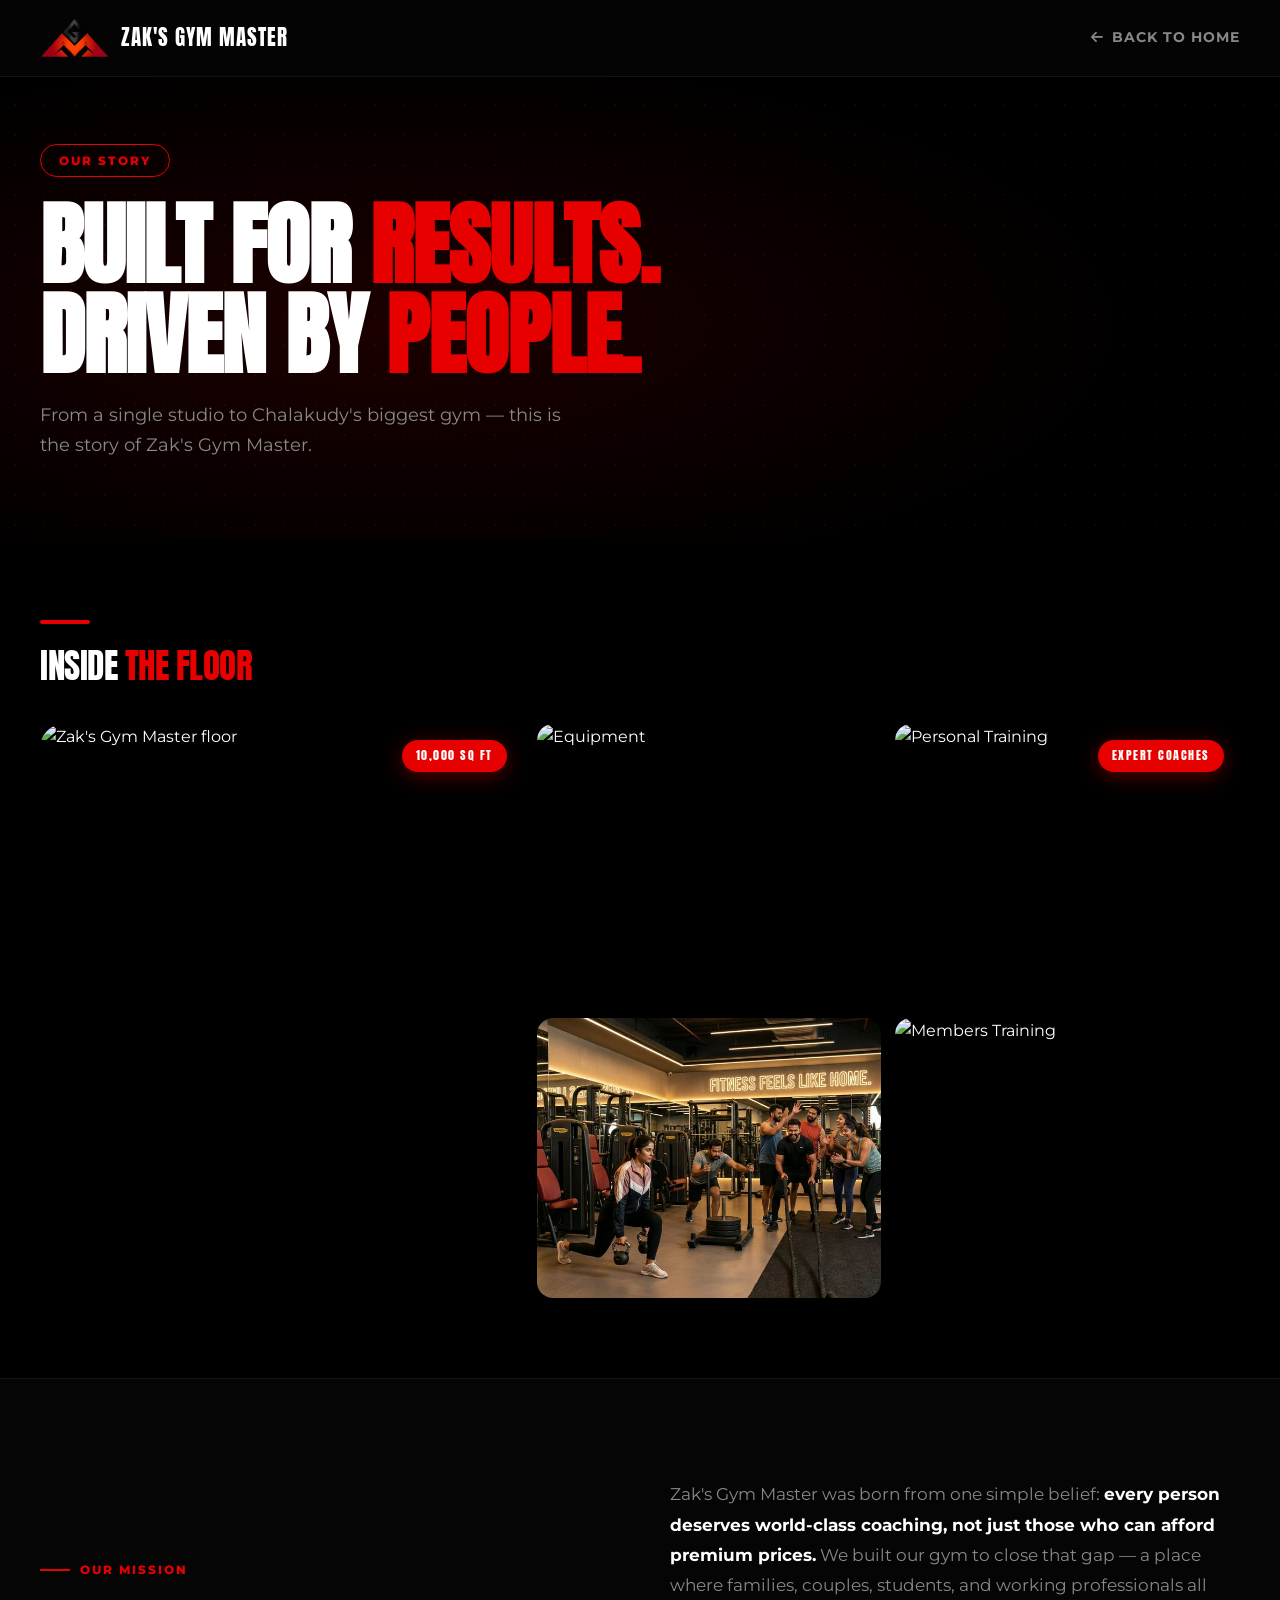
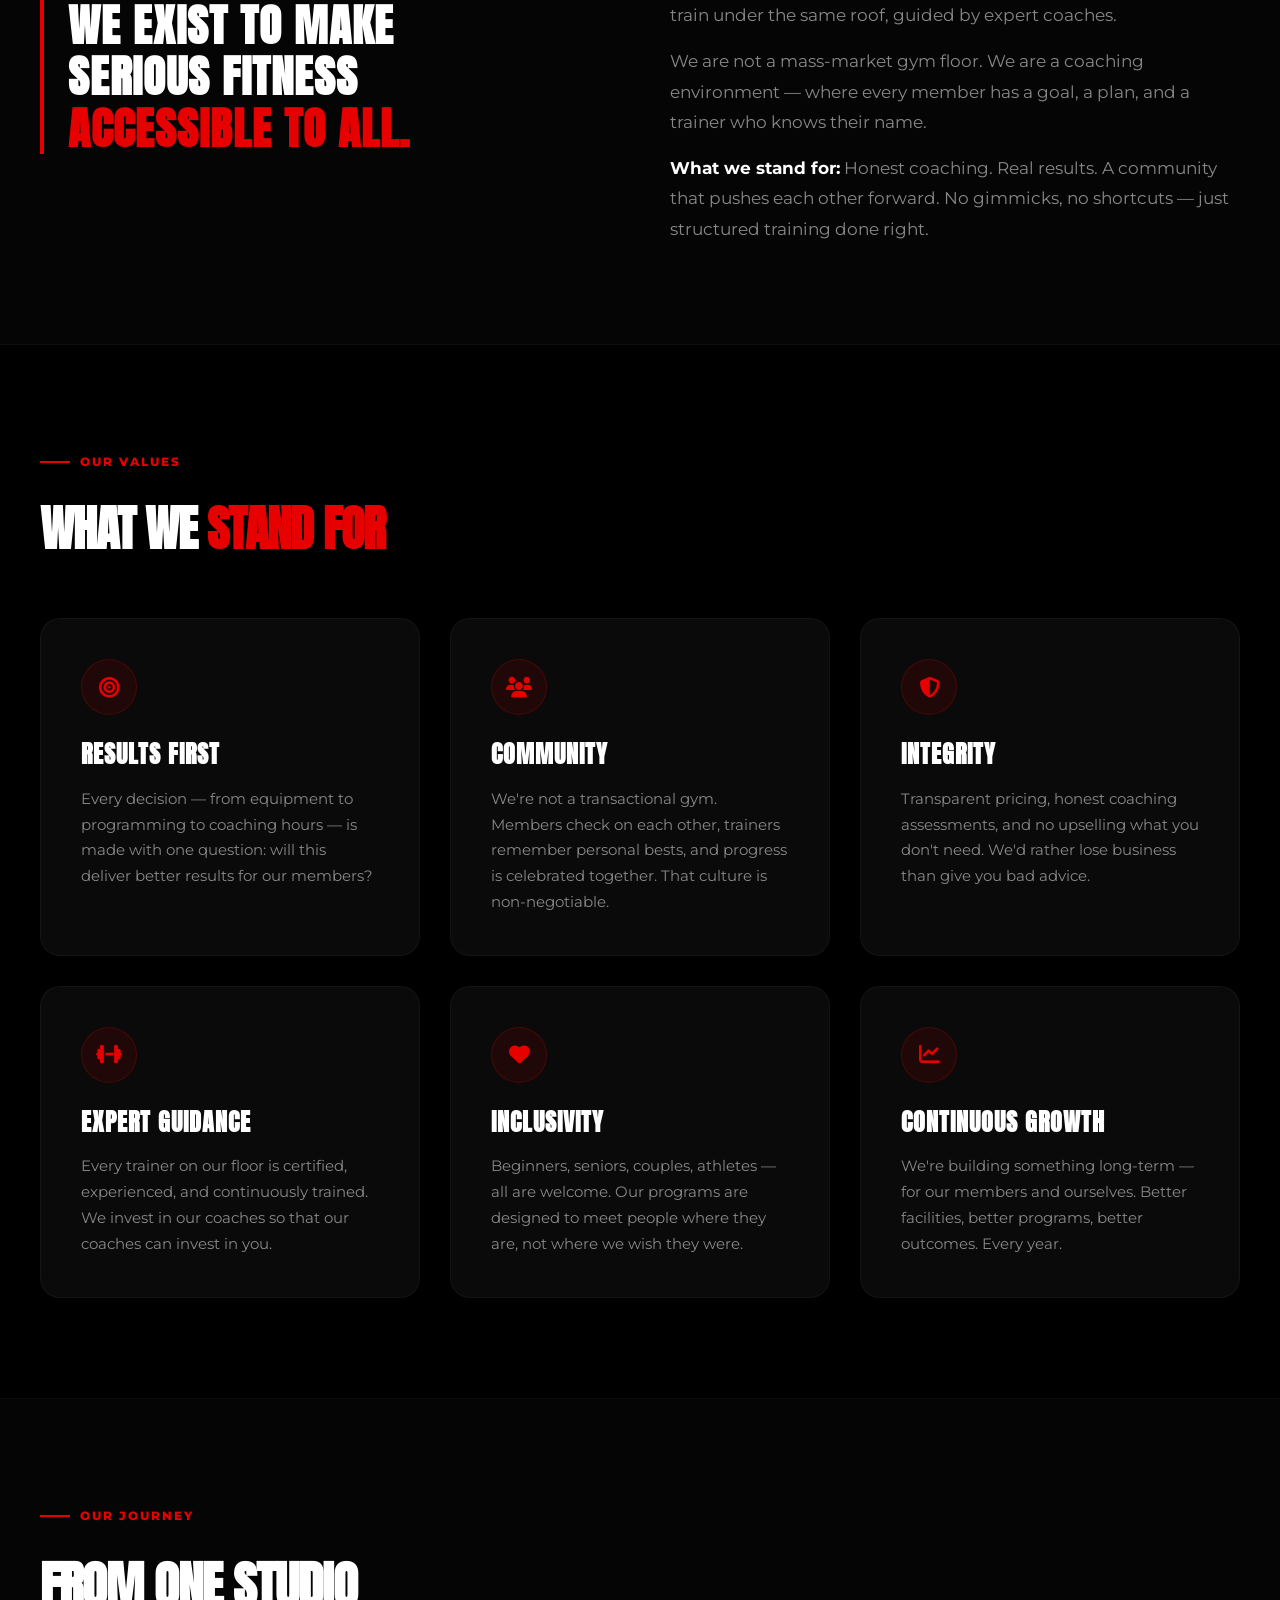
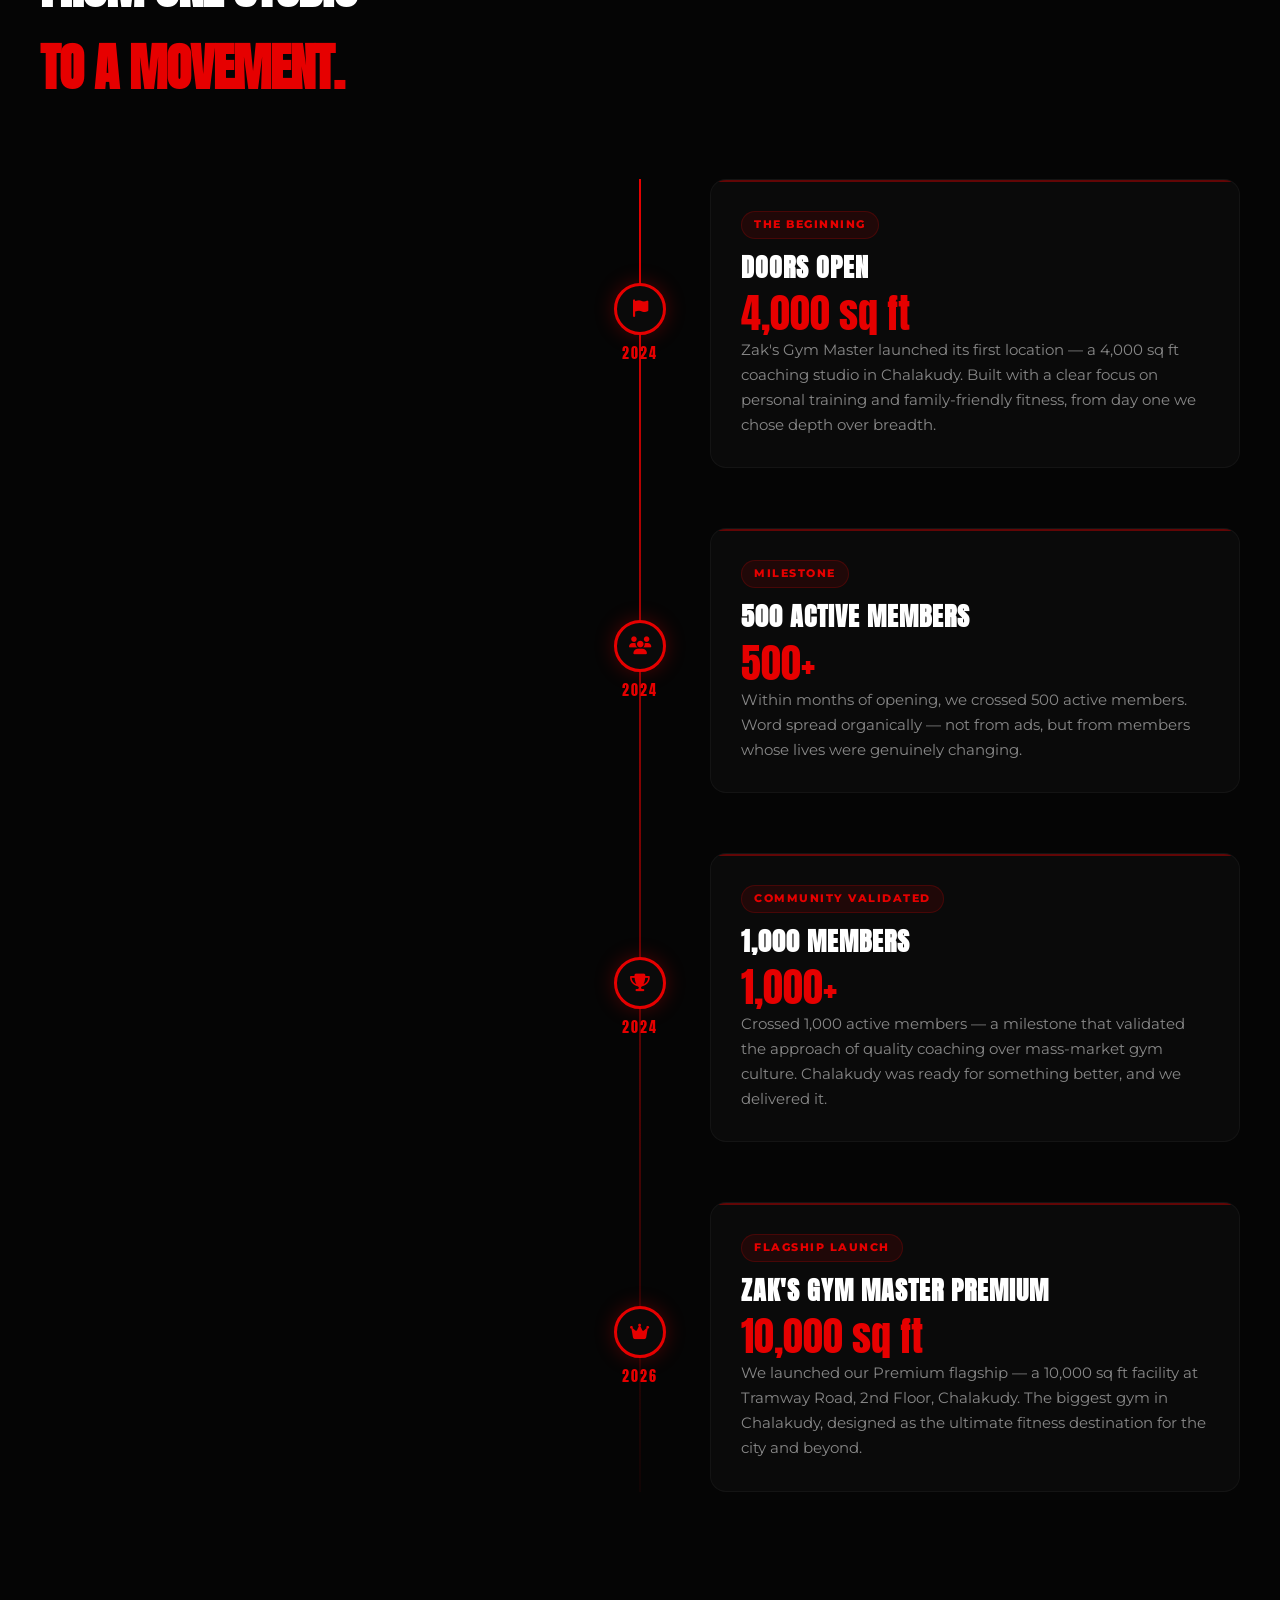
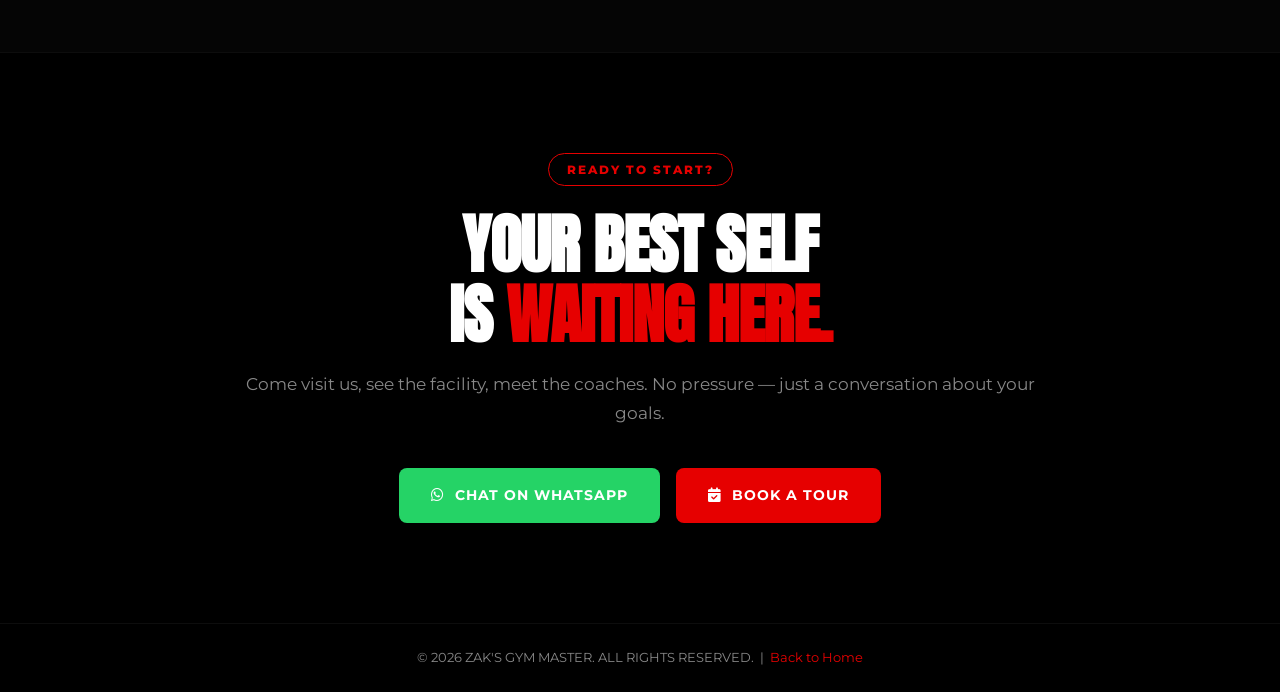
==== about.html @ 0c8f509d "Add about page and update homepage" ====
<!DOCTYPE html>
<html lang="en">

<head>
    <meta charset="UTF-8">
    <meta name="viewport" content="width=device-width, initial-scale=1.0">
    <title>About Us | Zak's Gym Master</title>
    <meta name="description" content="Learn the story behind Zak's Gym Master — our mission, values, and the journey from a 4,000 sq ft studio to Chalakudy's biggest gym at 10,000 sq ft.">

    <!-- Google Fonts -->
    <link rel="preconnect" href="https://fonts.googleapis.com">
    <link rel="preconnect" href="https://fonts.gstatic.com" crossorigin>
    <link href="https://fonts.googleapis.com/css2?family=Anton&family=Inter:wght@400;500;600&family=Montserrat:wght@600;700;800;900&display=swap" rel="stylesheet">

    <!-- FontAwesome -->
    <link rel="stylesheet" href="https://cdnjs.cloudflare.com/ajax/libs/font-awesome/6.4.0/css/all.min.css">

    <!-- Shared CSS -->
    <link rel="stylesheet" href="style.css">

    <style>
        /* ─── Page-level resets & tokens ─── */
        :root {
            --primary-red: #e60000;
            --bg-black: #050505;
            --bg-card: #0a0a0a;
            --text-white: #ffffff;
            --text-gray: #888;
            --font-display: 'Anton', sans-serif;
            --font-body: 'Montserrat', sans-serif;
        }
        *, *::before, *::after { box-sizing: border-box; margin: 0; padding: 0; }
        body { background: var(--bg-black); color: var(--text-white); font-family: var(--font-body); }

        /* ─── Nav (minimal, consistent with main) ─── */
        .about-nav {
            position: fixed; top: 0; left: 0; right: 0; z-index: 1000;
            background: rgba(5,5,5,0.95);
            backdrop-filter: blur(20px);
            border-bottom: 1px solid rgba(255,255,255,0.06);
            padding: 18px 40px;
            display: flex; align-items: center; justify-content: space-between;
        }
        .about-nav .logo-wrap { display: flex; align-items: center; gap: 12px; text-decoration: none; }
        .about-nav .logo-wrap img { height: 40px; }
        .about-nav .logo-wrap span {
            font-family: var(--font-display); font-size: 1.3rem; color: #fff; letter-spacing: 1px;
        }
        .about-nav .back-btn {
            display: inline-flex; align-items: center; gap: 8px;
            color: var(--text-gray); text-decoration: none; font-size: 0.85rem;
            font-weight: 700; text-transform: uppercase; letter-spacing: 1px;
            transition: color 0.3s;
        }
        .about-nav .back-btn:hover { color: #fff; }

        /* ─── Hero ─── */
        .about-hero {
            min-height: 60vh;
            display: flex; align-items: flex-end;
            padding: 140px 40px 80px;
            position: relative; overflow: hidden;
            background: #000;
        }
        .about-hero::before {
            content: '';
            position: absolute; inset: 0;
            background: radial-gradient(ellipse at 30% 60%, rgba(230,0,0,0.12) 0%, transparent 60%);
        }
        .about-hero-grid-bg {
            position: absolute; inset: 0; opacity: 0.04;
            background-image: radial-gradient(rgba(255,255,255,0.8) 1px, transparent 1px);
            background-size: 30px 30px;
        }
        .about-hero-content { position: relative; z-index: 2; max-width: 1200px; margin: 0 auto; width:100%; }
        .about-hero-eyebrow {
            display: inline-block;
            border: 1px solid var(--primary-red); color: var(--primary-red);
            font-size: 0.75rem; font-weight: 800; letter-spacing: 2px; text-transform: uppercase;
            padding: 6px 18px; border-radius: 50px; margin-bottom: 24px;
        }
        .about-hero-title {
            font-family: var(--font-display);
            font-size: clamp(3rem, 7vw, 6rem);
            line-height: 1; text-transform: uppercase; letter-spacing: -1px;
            margin-bottom: 20px;
        }
        .about-hero-title .red { color: var(--primary-red); }
        .about-hero-subtitle {
            color: var(--text-gray); font-size: 1.1rem; max-width: 550px; line-height: 1.7;
        }

        /* ─── Sections ─── */
        .about-section { padding: 100px 40px; }
        .about-section .inner { max-width: 1200px; margin: 0 auto; }

        /* ─── Section label ─── */
        .section-label {
            display: inline-flex; align-items: center; gap: 10px;
            color: var(--primary-red); font-size: 0.75rem; font-weight: 800;
            letter-spacing: 2px; text-transform: uppercase; margin-bottom: 20px;
        }
        .section-label::before {
            content: ''; display: block; width: 30px; height: 2px;
            background: var(--primary-red);
        }

        /* ─── Mission ─── */
        .mission-grid {
            display: grid; grid-template-columns: 1fr 1fr; gap: 60px; align-items: center;
        }
        @media(max-width:900px){ .mission-grid { grid-template-columns: 1fr; } }

        .mission-quote {
            font-family: var(--font-display);
            font-size: clamp(2rem, 3.5vw, 3rem);
            line-height: 1.15; text-transform: uppercase;
            border-left: 4px solid var(--primary-red); padding-left: 24px;
        }
        .mission-body { color: var(--text-gray); font-size: 1.05rem; line-height: 1.8; }
        .mission-body p + p { margin-top: 16px; }
        .mission-body strong { color: #fff; }

        /* ─── Values ─── */
        .values-section { background: #000; border-top: 1px solid rgba(255,255,255,0.05); border-bottom: 1px solid rgba(255,255,255,0.05); }
        .values-grid {
            display: grid; grid-template-columns: repeat(3, 1fr); gap: 30px; margin-top: 50px;
        }
        @media(max-width:900px){ .values-grid { grid-template-columns: 1fr; } }

        .value-card {
            background: var(--bg-card);
            border: 1px solid rgba(255,255,255,0.04);
            border-radius: 20px; padding: 40px;
            position: relative; overflow: hidden;
            transition: all 0.4s ease;
        }
        .value-card::before {
            content: ''; position: absolute; top: 0; left: 0; right: 0; height: 3px;
            background: var(--primary-red); opacity: 0; transition: opacity 0.4s;
        }
        .value-card:hover { border-color: rgba(230,0,0,0.25); transform: translateY(-6px); }
        .value-card:hover::before { opacity: 1; }

        .value-icon {
            width: 56px; height: 56px; border-radius: 50%;
            background: rgba(230,0,0,0.1); border: 1px solid rgba(230,0,0,0.2);
            display: flex; align-items: center; justify-content: center;
            color: var(--primary-red); font-size: 1.3rem; margin-bottom: 20px;
            transition: all 0.4s;
        }
        .value-card:hover .value-icon { background: var(--primary-red); color: #fff; }

        .value-title {
            font-family: var(--font-display); font-size: 1.5rem;
            text-transform: uppercase; margin-bottom: 12px;
        }
        .value-desc { color: var(--text-gray); font-size: 0.95rem; line-height: 1.7; }

        /* ─── Timeline ─── */
        .timeline-section { background: var(--bg-black); }
        .timeline-title {
            font-family: var(--font-display);
            font-size: clamp(2rem, 4vw, 3.5rem);
            text-transform: uppercase; letter-spacing: -1px;
            margin-bottom: 70px;
        }
        .timeline { position: relative; }
        .timeline::before {
            content: ''; position: absolute;
            left: 50%; transform: translateX(-50%);
            top: 0; bottom: 0; width: 2px;
            background: linear-gradient(to bottom, var(--primary-red), rgba(230,0,0,0.05));
        }
        @media(max-width:768px){ .timeline::before { left: 20px; } }

        .timeline-item {
            display: grid; grid-template-columns: 1fr 60px 1fr;
            gap: 0; align-items: center; margin-bottom: 60px;
        }
        @media(max-width:768px){
            .timeline-item { grid-template-columns: 60px 1fr; }
            .timeline-left { display: none; }
        }

        .timeline-left { text-align: right; padding-right: 40px; }
        .timeline-right { padding-left: 40px; }
        .timeline-item.alt .timeline-left { order: 3; text-align: left; padding-left: 40px; padding-right: 0; }
        .timeline-item.alt .timeline-center { order: 2; }
        .timeline-item.alt .timeline-right { order: 1; text-align: right; padding-right: 40px; padding-left: 0; }
        @media(max-width:768px){
            .timeline-item.alt .timeline-left { display: none; }
            .timeline-item.alt .timeline-right { order: 2; text-align: left; padding-left: 40px; padding-right: 0; }
            .timeline-item.alt .timeline-center { order: 1; }
        }

        .timeline-center { display: flex; flex-direction: column; align-items: center; position: relative; }
        .timeline-dot {
            width: 52px; height: 52px; border-radius: 50%;
            background: var(--bg-card); border: 3px solid var(--primary-red);
            display: flex; align-items: center; justify-content: center;
            color: var(--primary-red); font-size: 1.1rem;
            box-shadow: 0 0 20px rgba(230,0,0,0.3); z-index: 2;
            flex-shrink: 0;
        }
        .timeline-year {
            font-family: var(--font-display); font-size: 0.85rem;
            color: var(--primary-red); letter-spacing: 2px; text-transform: uppercase;
            margin-top: 8px; white-space: nowrap;
        }

        .timeline-card {
            background: var(--bg-card); border: 1px solid rgba(255,255,255,0.04);
            border-radius: 16px; padding: 30px;
            transition: all 0.4s; position:relative; overflow:hidden;
        }
        .timeline-card::after {
            content:''; position:absolute; top:0; left:0; right:0; height:2px;
            background: var(--primary-red); opacity:0.4;
        }
        .timeline-card:hover { border-color: rgba(230,0,0,0.3); transform: scale(1.02); }
        .timeline-card .tc-tag {
            display: inline-block; background: rgba(230,0,0,0.1); border: 1px solid rgba(230,0,0,0.2);
            color: var(--primary-red); font-size: 0.7rem; font-weight: 800;
            letter-spacing: 1.5px; text-transform: uppercase; padding: 4px 12px;
            border-radius: 50px; margin-bottom: 14px;
        }
        .timeline-card h3 {
            font-family: var(--font-display); font-size: 1.6rem;
            text-transform: uppercase; line-height: 1.1; margin-bottom: 10px;
        }
        .timeline-card p { color: var(--text-gray); font-size: 0.95rem; line-height: 1.65; }
        .timeline-card .stat {
            font-family: var(--font-display); font-size: 2.5rem;
            color: var(--primary-red); line-height: 1; margin: 12px 0 4px;
        }

        /* ─── CTA Banner ─── */
        .about-cta-section {
            padding: 100px 40px;
            background: #000;
            border-top: 1px solid rgba(255,255,255,0.05);
        }
        .about-cta-inner {
            max-width: 800px; margin: 0 auto; text-align: center;
        }
        .about-cta-title {
            font-family: var(--font-display); font-size: clamp(2.5rem, 5vw, 4rem);
            text-transform: uppercase; letter-spacing: -1px; line-height: 1.1;
            margin-bottom: 20px;
        }
        .about-cta-title .red { color: var(--primary-red); }
        .about-cta-sub {
            color: var(--text-gray); font-size: 1.05rem; line-height: 1.7; margin-bottom: 40px;
        }
        .cta-row { display: flex; gap: 16px; justify-content: center; flex-wrap: wrap; }

        .btn-wa {
            display: inline-flex; align-items: center; gap: 10px;
            background: #25D366; color: #fff;
            padding: 16px 32px; border-radius: 8px;
            font-family: var(--font-body); font-weight: 700; font-size: 0.9rem;
            text-transform: uppercase; letter-spacing: 1px; text-decoration: none;
            transition: all 0.3s;
        }
        .btn-wa:hover { background: #1ebe5c; box-shadow: 0 10px 20px rgba(37,211,102,0.3); transform: translateY(-2px); }

        .btn-tour {
            display: inline-flex; align-items: center; gap: 10px;
            background: var(--primary-red); color: #fff;
            padding: 16px 32px; border-radius: 8px;
            font-family: var(--font-body); font-weight: 700; font-size: 0.9rem;
            text-transform: uppercase; letter-spacing: 1px; text-decoration: none;
            transition: all 0.3s;
        }
        .btn-tour:hover { background: #cc0000; box-shadow: 0 10px 20px rgba(230,0,0,0.3); transform: translateY(-2px); }

        /* ─── Footer strip ─── */
        .about-footer {
            background: #000; border-top: 1px solid rgba(255,255,255,0.05);
            padding: 24px 40px; text-align: center;
            color: var(--text-gray); font-size: 0.8rem;
        }
        .about-footer a { color: var(--primary-red); text-decoration: none; }
    </style>
</head>

<body>

    <!-- Nav -->
    <nav class="about-nav">
        <a href="index.html" class="logo-wrap">
            <img src="gymmaster.png" alt="Zak's Gym Master Logo">
            <span>ZAK'S GYM MASTER</span>
        </a>
        <a href="index.html" class="back-btn">
            <i class="fas fa-arrow-left"></i> Back to Home
        </a>
    </nav>

    <!-- Hero -->
    <section class="about-hero">
        <div class="about-hero-grid-bg"></div>
        <div class="about-hero-content">
            <div class="about-hero-eyebrow">Our Story</div>
            <h1 class="about-hero-title">
                Built For <span class="red">Results.</span><br>Driven By <span class="red">People.</span>
            </h1>
            <p class="about-hero-subtitle">
                From a single studio to Chalakudy's biggest gym — this is the story of Zak's Gym Master.
            </p>
        </div>
    </section>

    <!-- Image Collage -->
    <section style="background:#000; padding: 80px 40px;">
        <div style="max-width:1200px; margin:0 auto;">

            <style>
                .collage-grid {
                    display: grid;
                    grid-template-columns: 1.4fr 1fr 1fr;
                    grid-template-rows: 280px 280px;
                    gap: 14px;
                    border-radius: 24px;
                    overflow: hidden;
                }
                @media(max-width:768px){
                    .collage-grid {
                        grid-template-columns: 1fr 1fr;
                        grid-template-rows: 220px 220px 220px;
                    }
                }
                @media(max-width:480px){
                    .collage-grid { grid-template-columns: 1fr; grid-template-rows: auto; }
                }
                .collage-cell {
                    position: relative; overflow: hidden; border-radius: 16px;
                    cursor: pointer;
                }
                .collage-cell img {
                    width: 100%; height: 100%; object-fit: cover;
                    transition: transform 0.6s ease;
                    display: block;
                }
                .collage-cell:hover img { transform: scale(1.07); }
                .collage-cell .overlay {
                    position: absolute; inset:0;
                    background: linear-gradient(to top, rgba(0,0,0,0.7) 0%, transparent 50%);
                    opacity: 0; transition: opacity 0.4s;
                }
                .collage-cell:hover .overlay { opacity: 1; }
                .collage-cell .cell-label {
                    position: absolute; bottom: 16px; left: 18px; right: 18px;
                    font-family: var(--font-display); font-size: 1.1rem; color: #fff;
                    text-transform: uppercase; letter-spacing: 1px;
                    opacity: 0; transform: translateY(10px); transition: all 0.4s;
                }
                .collage-cell:hover .cell-label { opacity: 1; transform: translateY(0); }

                /* big hero cell spans 2 rows */
                .collage-cell-hero { grid-row: span 2; }

                /* stat badge */
                .collage-badge {
                    position: absolute; top: 16px; right: 16px;
                    background: var(--primary-red); color: #fff;
                    font-family: var(--font-display); font-size: 0.75rem;
                    letter-spacing: 1.5px; text-transform: uppercase;
                    padding: 6px 14px; border-radius: 50px;
                    box-shadow: 0 4px 20px rgba(230,0,0,0.4);
                }
                /* red line accent */
                .collage-accent-bar {
                    width: 50px; height: 4px; background: var(--primary-red);
                    border-radius: 2px; margin-bottom: 14px;
                }
            </style>

            <div class="collage-accent-bar"></div>
            <p style="font-family:var(--font-display); font-size:clamp(1.5rem,3vw,2.2rem);
                      text-transform:uppercase; letter-spacing:-0.5px; margin-bottom:30px;">
                Inside <span style="color:var(--primary-red);">The Floor</span>
            </p>

            <div class="collage-grid">

                <!-- Big hero cell — left, spans 2 rows -->
                <div class="collage-cell collage-cell-hero">
                    <img src="assets/gym_hero_indian_1771616473307.png" alt="Zak's Gym Master floor">
                    <div class="overlay"></div>
                    <div class="collage-badge">10,000 sq ft</div>
                    <div class="cell-label">The Main Floor</div>
                </div>

                <!-- Top-right -->
                <div class="collage-cell">
                    <img src="assets/gym_interior_red_machines_1771619361464.png" alt="Equipment">
                    <div class="overlay"></div>
                    <div class="cell-label">Premium Equipment</div>
                </div>

                <!-- Top far-right -->
                <div class="collage-cell">
                    <img src="assets/indian_premium_trainer_1771621158771.png" alt="Personal Training">
                    <div class="overlay"></div>
                    <div class="collage-badge">Expert Coaches</div>
                    <div class="cell-label">1-on-1 Training</div>
                </div>

                <!-- Bottom-right -->
                <div class="collage-cell">
                    <img src="assets/indian_group_training_premium.png" alt="Group Training">
                    <div class="overlay"></div>
                    <div class="cell-label">Group Training</div>
                </div>

                <!-- Bottom far-right -->
                <div class="collage-cell">
                    <img src="assets/indian_lady_training_gym_1771619327419.png" alt="Members Training">
                    <div class="overlay"></div>
                    <div class="cell-label">For Everyone</div>
                </div>

            </div>
        </div>
    </section>

    <!-- Mission -->

    <section class="about-section" style="background: var(--bg-black); border-top: 1px solid rgba(255,255,255,0.05);">
        <div class="inner">
            <div class="mission-grid">
                <div>
                    <div class="section-label">Our Mission</div>
                    <h2 class="mission-quote">
                        We exist to make<br>serious fitness<br><span style="color:var(--primary-red);">accessible to all.</span>
                    </h2>
                </div>
                <div class="mission-body">
                    <p>Zak's Gym Master was born from one simple belief: <strong>every person deserves world-class coaching, not just those who can afford premium prices.</strong> We built our gym to close that gap — a place where families, couples, students, and working professionals all train under the same roof, guided by expert coaches.</p>
                    <p>We are not a mass-market gym floor. We are a coaching environment — where every member has a goal, a plan, and a trainer who knows their name.</p>
                    <p><strong>What we stand for:</strong> Honest coaching. Real results. A community that pushes each other forward. No gimmicks, no shortcuts — just structured training done right.</p>
                </div>
            </div>
        </div>
    </section>

    <!-- Values -->
    <section class="about-section values-section">
        <div class="inner">
            <div class="section-label">Our Values</div>
            <h2 style="font-family:var(--font-display); font-size:clamp(2rem,4vw,3rem); text-transform:uppercase; letter-spacing:-1px; margin-bottom:0;">
                What We <span style="color:var(--primary-red);">Stand For</span>
            </h2>
            <div class="values-grid">
                <div class="value-card">
                    <div class="value-icon"><i class="fas fa-bullseye"></i></div>
                    <h3 class="value-title">Results First</h3>
                    <p class="value-desc">Every decision — from equipment to programming to coaching hours — is made with one question: will this deliver better results for our members?</p>
                </div>
                <div class="value-card">
                    <div class="value-icon"><i class="fas fa-users"></i></div>
                    <h3 class="value-title">Community</h3>
                    <p class="value-desc">We're not a transactional gym. Members check on each other, trainers remember personal bests, and progress is celebrated together. That culture is non-negotiable.</p>
                </div>
                <div class="value-card">
                    <div class="value-icon"><i class="fas fa-shield-alt"></i></div>
                    <h3 class="value-title">Integrity</h3>
                    <p class="value-desc">Transparent pricing, honest coaching assessments, and no upselling what you don't need. We'd rather lose business than give you bad advice.</p>
                </div>
                <div class="value-card">
                    <div class="value-icon"><i class="fas fa-dumbbell"></i></div>
                    <h3 class="value-title">Expert Guidance</h3>
                    <p class="value-desc">Every trainer on our floor is certified, experienced, and continuously trained. We invest in our coaches so that our coaches can invest in you.</p>
                </div>
                <div class="value-card">
                    <div class="value-icon"><i class="fas fa-heart"></i></div>
                    <h3 class="value-title">Inclusivity</h3>
                    <p class="value-desc">Beginners, seniors, couples, athletes — all are welcome. Our programs are designed to meet people where they are, not where we wish they were.</p>
                </div>
                <div class="value-card">
                    <div class="value-icon"><i class="fas fa-chart-line"></i></div>
                    <h3 class="value-title">Continuous Growth</h3>
                    <p class="value-desc">We're building something long-term — for our members and ourselves. Better facilities, better programs, better outcomes. Every year.</p>
                </div>
            </div>
        </div>
    </section>

    <!-- Timeline -->
    <section class="about-section timeline-section">
        <div class="inner">
            <div class="section-label">Our Journey</div>
            <h2 class="timeline-title">From One Studio<br><span style="color:var(--primary-red);">To A Movement.</span></h2>
            <div class="timeline">

                <!-- 1: Founded -->
                <div class="timeline-item">
                    <div class="timeline-left">
                        <!-- empty on right-side items -->
                    </div>
                    <div class="timeline-center">
                        <div class="timeline-dot"><i class="fas fa-flag"></i></div>
                        <div class="timeline-year">2024</div>
                    </div>
                    <div class="timeline-right">
                        <div class="timeline-card">
                            <span class="tc-tag">The Beginning</span>
                            <h3>Doors Open</h3>
                            <div class="stat">4,000 sq ft</div>
                            <p>Zak's Gym Master launched its first location — a 4,000 sq ft coaching studio in Chalakudy. Built with a clear focus on personal training and family-friendly fitness, from day one we chose depth over breadth.</p>
                        </div>
                    </div>
                </div>

                <!-- 2: 500 members -->
                <div class="timeline-item alt">
                    <div class="timeline-left">
                        <div class="timeline-card">
                            <span class="tc-tag">Milestone</span>
                            <h3>500 Active Members</h3>
                            <div class="stat">500+</div>
                            <p>Within months of opening, we crossed 500 active members. Word spread organically — not from ads, but from members whose lives were genuinely changing.</p>
                        </div>
                    </div>
                    <div class="timeline-center">
                        <div class="timeline-dot"><i class="fas fa-users"></i></div>
                        <div class="timeline-year">2024</div>
                    </div>
                    <div class="timeline-right"></div>
                </div>

                <!-- 3: 1000 members -->
                <div class="timeline-item">
                    <div class="timeline-left"></div>
                    <div class="timeline-center">
                        <div class="timeline-dot"><i class="fas fa-trophy"></i></div>
                        <div class="timeline-year">2024</div>
                    </div>
                    <div class="timeline-right">
                        <div class="timeline-card">
                            <span class="tc-tag">Community Validated</span>
                            <h3>1,000 Members</h3>
                            <div class="stat">1,000+</div>
                            <p>Crossed 1,000 active members — a milestone that validated the approach of quality coaching over mass-market gym culture. Chalakudy was ready for something better, and we delivered it.</p>
                        </div>
                    </div>
                </div>

                <!-- 4: Premium launch -->
                <div class="timeline-item alt">
                    <div class="timeline-left">
                        <div class="timeline-card">
                            <span class="tc-tag">Flagship Launch</span>
                            <h3>Zak's Gym Master Premium</h3>
                            <div class="stat">10,000 sq ft</div>
                            <p>We launched our Premium flagship — a 10,000 sq ft facility at Tramway Road, 2nd Floor, Chalakudy. The biggest gym in Chalakudy, designed as the ultimate fitness destination for the city and beyond.</p>
                        </div>
                    </div>
                    <div class="timeline-center">
                        <div class="timeline-dot"><i class="fas fa-crown"></i></div>
                        <div class="timeline-year">2026</div>
                    </div>
                    <div class="timeline-right"></div>
                </div>

            </div>
        </div>
    </section>

    <!-- CTA -->
    <section class="about-cta-section">
        <div class="about-cta-inner">
            <div style="display:inline-block; border:1px solid var(--primary-red); color:var(--primary-red); font-size:0.75rem; font-weight:800; letter-spacing:2px; text-transform:uppercase; padding:6px 18px; border-radius:50px; margin-bottom:24px;">
                Ready to Start?
            </div>
            <h2 class="about-cta-title">
                Your Best Self<br>Is <span class="red">Waiting Here.</span>
            </h2>
            <p class="about-cta-sub">
                Come visit us, see the facility, meet the coaches. No pressure — just a conversation about your goals.
            </p>
            <div class="cta-row">
                <a href="https://api.whatsapp.com/send/?phone=917509577577&text=Hi%21+I%27d+like+to+know+more+about+Zak%27s+Gym+Master.&type=phone_number&app_absent=0"
                   target="_blank" class="btn-wa">
                    <i class="fab fa-whatsapp"></i> Chat on WhatsApp
                </a>
                <a href="index.html#contact" class="btn-tour">
                    <i class="fas fa-calendar-check"></i> Book a Tour
                </a>
            </div>
        </div>
    </section>

    <!-- Footer strip -->
    <footer class="about-footer">
        &copy; <span id="yr"></span> ZAK'S GYM MASTER. ALL RIGHTS RESERVED.
        &nbsp;|&nbsp; <a href="index.html">Back to Home</a>
    </footer>

    <script>document.getElementById('yr').textContent = new Date().getFullYear();</script>
</body>
</html>
---- style.css ----
:root {
    --primary-red: #E60000;
    /* Zak's Gym Master Red */
    --hover-red: #B30000;
    --bg-black: #000000;
    --bg-dark: #111111;
    --bg-card: #1A1A1A;
    --text-white: #FFFFFF;
    --text-gray: #A0A0A0;
    --text-dark: #333333;
    --font-heading: 'Montserrat', sans-serif;
    --font-display: 'Anton', sans-serif;
    --font-body: 'Inter', sans-serif;
}

* {
    margin: 0;
    padding: 0;
    box-sizing: border-box;
}

body {
    font-family: var(--font-body);
    background-color: var(--bg-black);
    color: var(--text-white);
    line-height: 1.6;
    overflow-x: hidden;
}

/* Typography */
h1,
h2,
h3,
h4,
h5,
h6 {
    font-family: var(--font-heading);
    font-weight: 800;
    text-transform: uppercase;
    letter-spacing: 1px;
    margin-bottom: 1rem;
}

a {
    text-decoration: none;
    color: var(--text-white);
    transition: all 0.3s ease;
}

ul {
    list-style: none;
}

/* Utilities */
.container {
    max-width: 1200px;
    margin: 0 auto;
    padding: 0 20px;
}

.text-red {
    color: var(--primary-red);
}

.section-title {
    font-size: 3rem;
    font-family: var(--font-display);
    text-align: center;
    margin-bottom: 3rem;
    position: relative;
    padding-bottom: 15px;
    letter-spacing: 1px;
}

.section-title::after {
    content: '';
    position: absolute;
    bottom: 0;
    left: 50%;
    transform: translateX(-50%);
    width: 60px;
    height: 4px;
    background-color: var(--primary-red);
}

.section-padding {
    padding: 100px 0;
}

@media (max-width: 768px) {
    .section-padding {
        padding: 60px 0;
    }
}

/* Buttons */
.btn {
    display: inline-block;
    padding: 15px 35px;
    background-color: var(--primary-red);
    color: var(--text-white);
    font-family: var(--font-body);
    /* Use the subtle body font */
    font-weight: 600;
    /* Less bold */
    font-size: 0.95rem;
    text-transform: uppercase;
    border-radius: 50px;
    border: 2px solid var(--primary-red);
    cursor: pointer;
    transition: all 0.3s ease;
    letter-spacing: 0.5px;
}

.btn:hover {
    background-color: transparent;
    color: var(--primary-red);
    box-shadow: 0 0 15px rgba(230, 0, 0, 0.4);
}

.btn-secondary {
    background-color: transparent;
    color: var(--text-white);
    border: 2px solid var(--text-gray);
}

.btn-secondary:hover {
    border-color: var(--primary-red);
    color: var(--primary-red);
}

/* Header & Nav */
header {
    position: fixed;
    top: 0;
    left: 0;
    width: 100%;
    background-color: transparent;
    z-index: 1000;
    padding: 30px 0;
    transition: padding 0.3s ease, background-color 0.3s ease, box-shadow 0.3s ease, border-bottom 0.3s ease;
    border-bottom: 1px solid transparent;
}

header.scrolled {
    padding: 15px 0;
    background-color: rgba(0, 0, 0, 0.95);
    box-shadow: 0 2px 20px rgba(0, 0, 0, 0.8);
    border-bottom: 1px solid rgba(255, 255, 255, 0.05);
}

.nav-container {
    display: flex;
    justify-content: space-between;
    align-items: center;
}

.logo img {
    height: 50px;
    transition: all 0.3s ease;
}

.nav-links {
    display: flex;
    gap: 30px;
}

.nav-links a {
    font-family: var(--font-body);
    font-weight: 600;
    font-size: 0.95rem;
    /* slightly larger to compensate for the narrower body font */
    letter-spacing: 0.5px;
    position: relative;
}

.nav-links a::after {
    content: '';
    position: absolute;
    bottom: -5px;
    left: 0;
    width: 0;
    height: 2px;
    background-color: var(--primary-red);
    transition: width 0.3s ease;
}

.nav-links a:hover::after,
.nav-links a.active::after {
    width: 100%;
}

.nav-links a:hover,
.nav-links a.active {
    color: var(--primary-red);
}

/* Mobile Menu Button */
.menu-btn {
    display: none;
    background: none;
    border: none;
    color: var(--text-white);
    font-size: 1.5rem;
    cursor: pointer;
}

/* Hero Section */
.hero {
    height: 100vh;
    min-height: 850px;
    display: flex;
    align-items: center;
    justify-content: center;
    position: relative;
    background: #000;
    overflow: hidden;
    padding-top: 80px;
    text-align: center;
}

/* Cinematic Background Text */
.hero-bg-text-large {
    position: absolute;
    top: 55%;
    left: 50%;
    transform: translate(-50%, -50%);
    font-size: clamp(8rem, 20vw, 22rem);
    font-family: var(--font-display);
    font-weight: 900;
    color: rgba(255, 255, 255, 0.03);
    white-space: nowrap;
    z-index: 1;
    pointer-events: none;
    letter-spacing: -5px;
    text-transform: uppercase;
}

/* Fittex Style Watermark Outline */
.hero-bg-watermark {
    position: absolute;
    top: 50%;
    left: 50%;
    transform: translate(-50%, -50%);
    font-size: clamp(12rem, 35vw, 40rem);
    font-family: var(--font-display);
    font-weight: 900;
    color: transparent;
    -webkit-text-stroke: 1.5px rgba(255, 255, 255, 0.05);
    /* Sharper, cleaner outline */
    white-space: nowrap;
    z-index: 1;
    pointer-events: none;
    letter-spacing: -15px;
    text-transform: uppercase;
    opacity: 0.6;
}

/* Localized Atmospheric Glows (Fittex Style) */
.hero::before {
    content: '';
    position: absolute;
    top: 10%;
    left: -10%;
    width: 50vw;
    height: 50vw;
    background: radial-gradient(circle, rgba(230, 0, 0, 0.1) 0%, transparent 70%);
    /* Switched to Red */
    filter: blur(100px);
    z-index: 2;
    pointer-events: none;
}

.hero::after {
    content: '';
    position: absolute;
    bottom: 5%;
    right: -5%;
    width: 45vw;
    height: 45vw;
    background: radial-gradient(circle, rgba(230, 0, 0, 0.15) 0%, transparent 70%);
    /* Mix of brand Red */
    filter: blur(100px);
    z-index: 2;
    pointer-events: none;
}

.hero-model-container {
    position: relative;
    z-index: 5;
    width: 100%;
    max-width: 1400px;
    margin: 0 auto;
    height: 100%;
    display: flex;
    flex-direction: column;
    align-items: center;
    justify-content: center;
}

.hero-model-wrapper {
    position: relative;
    width: 100%;
    max-width: 900px;
    margin-top: -5vh;
    display: flex;
    justify-content: center;
    align-items: center;
    z-index: 5;
    /* Ensure wrapper stays above the headline */
}

.hero-model-img {
    width: 100%;
    height: auto;
    max-height: 90vh;
    object-fit: contain;
    filter: drop-shadow(0 0 80px rgba(0, 0, 0, 1));
    animation: modelFadeIn 1.2s ease-out forwards;
    z-index: 5;
    position: relative;
}

@keyframes modelFadeIn {
    from {
        opacity: 0;
        transform: translateY(50px) scale(0.95);
    }

    to {
        opacity: 1;
        transform: translateY(0) scale(1);
    }
}

/* Precision Fittex Floating Badges */
.stat-badge {
    position: absolute;
    background: rgba(10, 10, 10, 0.95);
    backdrop-filter: blur(20px);
    border: 1px solid rgba(255, 255, 255, 0.15);
    padding: 18px 25px;
    border-radius: 24px;
    display: flex;
    flex-direction: column;
    align-items: center;
    gap: 4px;
    z-index: 15;
    box-shadow: 0 20px 50px rgba(0, 0, 0, 0.8);
    animation: badgeFloat 4s infinite ease-in-out;
    min-width: 100px;
}

.stat-badge:hover {
    transform: scale(1.1);
    border-color: var(--primary-red);
}

.stat-badge i {
    font-size: 1.5rem;
    color: var(--primary-red);
    /* Neon highlight */
    margin-bottom: 5px;
}

.stat-badge .badge-val {
    font-weight: 850;
    font-size: 1.5rem;
    color: #fff;
    font-family: var(--font-heading);
    line-height: 1;
}

.stat-badge .badge-label {
    font-size: 0.8rem;
    text-transform: uppercase;
    color: #888;
    letter-spacing: 2px;
    font-weight: 600;
}

@keyframes badgeFloat {

    0%,
    100% {
        transform: translateY(0);
    }

    50% {
        transform: translateY(-15px);
    }
}

/* Specific Badge Positions for Overlap Feel */
.badge-hours {
    top: 20%;
    left: 0%;
    animation-delay: 0s;
}

.badge-kcal {
    bottom: 15%;
    left: 15%;
    animation-delay: 1s;
}

.badge-poses {
    top: 30%;
    right: 0%;
    animation-delay: 0.5s;
}

.badge-sets {
    bottom: 10%;
    right: 20%;
    animation-delay: 1.5s;
}

/* Fittex Headline Lockup (The Vertical YOUR Column) */
.hero-headline-overlay {
    position: absolute;
    width: 100%;
    left: 0;
    top: 40%;
    /* Repositioned to sit behind the head */
    transform: translateY(-50%);
    z-index: 3;
    /* Lowered to sit behind the model */
    pointer-events: none;
}

.hero-title-grid {
    font-size: clamp(4.5rem, 11vw, 12rem);
    font-family: var(--font-display);
    line-height: 0.82;
    letter-spacing: -4px;
    color: #fff;
    text-transform: uppercase;
    display: grid;
    grid-template-columns: 1fr;
    justify-items: center;
    /* 3D Depth Polish: Darken center where model overlaps */
    mask-image: radial-gradient(circle, rgba(0, 0, 0, 0.35) 0%, rgba(0, 0, 0, 1) 40%);
    -webkit-mask-image: radial-gradient(circle, rgba(0, 0, 0, 0.35) 0%, rgba(0, 0, 0, 1) 40%);
}

.hero-title-grid .row {
    display: flex;
    align-items: center;
    gap: 0.2em;
}

.hero-title-grid .highlight {
    color: var(--primary-red);
    /* Neon Fittex Lime */
    font-style: italic;
    /* From screenshot */
    text-shadow: 0 0 30px rgba(230, 0, 0, 0.4);
}

.hero-title-grid .outline-text {
    -webkit-text-stroke: 2px rgba(255, 255, 255, 0.5);
    color: transparent;
}

.hero-bottom-content {
    position: absolute;
    bottom: 50px;
    left: 0;
    width: 100%;
    display: flex;
    justify-content: space-between;
    align-items: center;
    padding: 0 80px;
    z-index: 30;
}

.hero-member-proof {
    display: flex;
    align-items: center;
    gap: 20px;
    background: rgba(255, 255, 255, 0.03);
    padding: 15px 25px;
    border-radius: 100px;
    border: 1px solid rgba(255, 255, 255, 0.05);
    backdrop-filter: blur(5px);
}

.hero-cta-section {
    display: flex;
    gap: 20px;
}

.hero-cta-section .btn-fittex-primary {
    background: var(--primary-red);
    color: #fff;
    padding: 22px 50px;
    font-size: 1.1rem;
    font-weight: 800;
    border: none;
    border-radius: 100px;
    box-shadow: 0 0 50px rgba(230, 0, 0, 0.2);
}

.hero-cta-section .btn-fittex-secondary {
    background: rgba(20, 20, 20, 0.8);
    color: #fff;
    padding: 22px 50px;
    font-size: 1.1rem;
    font-weight: 800;
    border: 1px solid rgba(255, 255, 255, 0.1);
    border-radius: 100px;
    backdrop-filter: blur(10px);
}

@media (max-width: 1024px) {
    .hero-bg-watermark {
        display: none;
    }

    .hero-title-grid {
        font-size: clamp(3rem, 8vw, 6rem);
    }

    .hero-bottom-content {
        position: relative;
        bottom: 0;
        flex-direction: column;
        gap: 40px;
        padding-bottom: 60px;
    }
}

@media (max-width: 768px) {
    .stat-badge {
        position: static;
        margin: 10px;
        transform: none !important;
    }

    .hero-model-wrapper {
        display: flex;
        flex-wrap: wrap;
        justify-content: center;
    }

    .hero-headline-overlay {
        position: relative;
        top: 0;
        transform: none;
        margin-top: 40px;
    }

    .hero-bg-text-large {
        display: none;
    }
}

.hero-bg-text {
    position: absolute;
    top: 50%;
    left: 50%;
    transform: translate(-50%, -40%);
    font-size: clamp(6rem, 15vw, 15rem);
    font-family: var(--font-display);
    font-weight: 900;
    color: transparent;
    -webkit-text-stroke: 1px rgba(255, 255, 255, 0.03);
    /* Made the stroke more subtle */
    white-space: nowrap;
    z-index: 2;
    pointer-events: none;
    letter-spacing: 5px;
}

.hero-container {
    z-index: 3;
    position: relative;
}

.hero-content {
    max-width: 1000px;
    margin: 0 auto;
    animation: fadeInUp 1s ease forwards;
    opacity: 0;
    transform: translateY(30px);
}

.hero-title {
    font-size: clamp(3.5rem, 6vw, 6rem);
    font-family: var(--font-display);
    line-height: 1.1;
    margin-bottom: 40px;
    letter-spacing: -1px;
    /* Completely removed text-shadow for a clean, flat 2D look */
}

.text-center {
    text-align: center;
}

.hero-buttons {
    display: flex;
    justify-content: center;
    gap: 20px;
}

.hero-buttons .btn-secondary:hover {
    background-color: var(--text-white) !important;
    color: #000 !important;
}

/* Floating Stats (Fittex Style) */
.floating-stats-container {
    position: absolute;
    width: 100%;
    height: 100%;
    top: 0;
    left: 0;
    pointer-events: none;
}

.stat-card {
    position: absolute;
    background: #111111;
    border: 1px solid rgba(255, 255, 255, 0.05);
    padding: 15px 25px;
    border-radius: 12px;
    display: flex;
    align-items: center;
    gap: 15px;
    box-shadow: 0 10px 30px rgba(0, 0, 0, 0.5);
    animation: float 4s ease-in-out infinite;
    backdrop-filter: blur(10px);
}

.stat-card i {
    color: var(--primary-red);
    font-size: 1.5rem;
    background: rgba(230, 0, 0, 0.1);
    padding: 10px;
    border-radius: 50%;
}

.stat-meta {
    display: flex;
    flex-direction: column;
}

.stat-label {
    font-size: 0.8rem;
    color: var(--text-gray);
    text-transform: uppercase;
    font-weight: 600;
}

.stat-value {
    font-size: 1.5rem;
    font-family: var(--font-display);
    font-weight: 800;
    color: var(--text-white);
    line-height: 1;
}

.stat-card-left {
    top: 15%;
    /* Moved up to avoid overlapping the hero headline */
    left: 15%;
    /* Brought closer as requested */
    transform: rotate(-10deg);
}

.stat-card-right {
    bottom: 30%;
    right: 10%;
    transform: rotate(5deg);
    animation-delay: 2s;
}

.hero-avatars {
    position: absolute;
    bottom: 10%;
    left: 5%;
    display: flex;
    flex-direction: column;
    gap: 10px;
}

.avatar-group {
    display: flex;
}

.avatar-group img {
    width: 45px;
    height: 45px;
    border-radius: 50%;
    border: 2px solid #000;
    margin-left: -15px;
    object-fit: cover;
}

.avatar-group img:first-child {
    margin-left: 0;
}

.avatar-text {
    color: #fff;
    font-size: 1.1rem;
    /* Slightly larger base size */
    font-family: var(--font-display);
    /* Use the display font for cleaner look */
    font-weight: 600;
}

.avatar-text strong {
    color: var(--primary-red);
    font-weight: 800;
    /* Extra bold for the number */
}

@keyframes float {
    0% {
        transform: translateY(0px) rotate(-5deg);
    }

    50% {
        transform: translateY(-15px) rotate(0deg);
    }

    100% {
        transform: translateY(0px) rotate(-5deg);
    }
}

/* Trust Bar */
.trust-bar {
    background-color: var(--primary-red);
    padding: 20px 0;
    overflow: hidden;
}

.trust-content {
    display: flex;
    justify-content: center;
    align-items: center;
    gap: 50px;
    font-family: var(--font-body);
    /* Using the more subtle body font */
    font-weight: 500;
    /* Made it less bold */
    font-size: 1rem;
    /* Slightly smaller for cleanliness */
    color: #fff;
    white-space: nowrap;
    letter-spacing: 0.5px;
}

.trust-item {
    display: flex;
    align-items: center;
    gap: 10px;
}

.trust-item i {
    font-size: 1.5rem;
}

/* Locations Section */
.locations {
    background-color: var(--bg-dark);
}

.locations-grid {
    display: grid;
    grid-template-columns: repeat(auto-fit, minmax(400px, 1fr));
    gap: 30px;
    margin-top: 50px;
}

/* Outcomes / Real Life Pains Cards */
.outcome-card img {
    transform: scale(1.05);
}

.outcome-card:hover img {
    transform: scale(1.15);
}

.outcome-card {
    transition: transform 0.4s ease, box-shadow 0.4s ease;
}

.outcome-card:hover {
    transform: translateY(-10px);
    box-shadow: 0 20px 40px rgba(0, 0, 0, 0.8);
}

.location-card {
    background-color: var(--bg-card);
    border-radius: 15px;
    overflow: hidden;
    transition: transform 0.4s ease, box-shadow 0.4s ease;
    border: 1px solid rgba(255, 255, 255, 0.05);
    position: relative;
}

.location-card::before {
    content: '';
    position: absolute;
    top: 0;
    left: 0;
    width: 100%;
    height: 4px;
    background-color: var(--primary-red);
    transform: scaleX(0);
    transform-origin: left;
    transition: transform 0.4s ease;
}

.location-card:hover {
    transform: translateY(-10px);
    box-shadow: 0 20px 40px rgba(0, 0, 0, 0.5);
}

.location-card:hover::before {
    transform: scaleX(1);
}

.location-content {
    padding: 40px;
}

.location-title {
    font-size: 1.8rem;
    margin-bottom: 10px;
    color: var(--primary-red);
}

.location-subtitle {
    font-size: 1rem;
    color: var(--text-white);
    font-weight: 600;
    margin-bottom: 20px;
}

.location-features {
    margin-bottom: 30px;
}

.location-features li {
    margin-bottom: 10px;
    color: var(--text-gray);
    display: flex;
    align-items: flex-start;
    gap: 10px;
}

.location-features i {
    color: var(--primary-red);
    margin-top: 5px;
}

/* Training Options */
.training-grid {
    display: grid;
    grid-template-columns: repeat(auto-fit, minmax(300px, 1fr));
    gap: 30px;
}

.training-card {
    position: relative;
    background-color: var(--bg-card);
    padding: 40px 30px;
    border-radius: 10px;
    text-align: center;
    border: 1px solid rgba(255, 255, 255, 0.05);
    transition: all 0.3s ease;
    z-index: 1;
    overflow: hidden;
}

.training-card::after {
    content: '';
    position: absolute;
    top: 0;
    left: 0;
    width: 100%;
    height: 100%;
    background-color: var(--primary-red);
    z-index: -1;
    transition: transform 0.5s ease;
    transform: scaleY(0);
    transform-origin: bottom;
}

.training-card:hover {
    border-color: var(--primary-red);
}

.training-card:hover::after {
    transform: scaleY(1);
}

.training-card i {
    font-size: 3rem;
    color: var(--primary-red);
    margin-bottom: 20px;
    transition: color 0.3s ease;
}

.training-card h3 {
    font-size: 1.5rem;
    margin-bottom: 15px;
    transition: color 0.3s ease;
}

.training-card p {
    color: var(--text-gray);
    margin-bottom: 25px;
    transition: color 0.3s ease;
}

.training-card:hover i,
.training-card:hover h3,
.training-card:hover p {
    color: var(--text-white);
}

.training-card .btn {
    opacity: 0;
    transform: translateY(10px);
    transition: all 0.4s ease;
}

.training-card:hover .btn {
    opacity: 1;
    transform: translateY(0);
    background-color: var(--text-white);
    color: var(--primary-red);
    border-color: var(--text-white);
}


/* Pricing Section */
.pricing {
    background-color: var(--bg-dark);
}

.pricing-table-container {
    width: 100%;
    overflow-x: auto;
    background: var(--bg-card);
    border-radius: 15px;
    padding: 30px;
    border: 1px solid rgba(255, 255, 255, 0.05);
}

.creative-pricing-grid {
    display: grid;
    grid-template-columns: repeat(auto-fit, minmax(350px, 1fr));
    gap: 30px;
}

.pricing-category {
    background: rgba(0, 0, 0, 0.5);
    border-radius: 10px;
    padding: 30px;
    border-left: 5px solid var(--primary-red);
}

.pricing-category h3 {
    font-size: 1.5rem;
    color: var(--primary-red);
    margin-bottom: 25px;
    display: flex;
    align-items: center;
    gap: 15px;
}

.pricing-category h3 i {
    font-size: 2rem;
}

.price-item {
    display: flex;
    justify-content: space-between;
    align-items: center;
    padding: 15px 0;
    border-bottom: 1px solid rgba(255, 255, 255, 0.1);
}

.price-item:last-child {
    border-bottom: none;
}

.duration {
    font-weight: 600;
    color: var(--text-white);
}

.price-box {
    text-align: right;
}

.original-price {
    text-decoration: line-through;
    color: var(--text-gray);
    font-size: 0.9rem;
    margin-right: 10px;
}

.discounted-price {
    color: var(--primary-red);
    font-size: 1.3rem;
    font-weight: 700;
    font-family: var(--font-heading);
}

/* CTA Footer */
.cta-footer {
    position: relative;
    padding: 120px 0;
    background: linear-gradient(rgba(0, 0, 0, 0.8), rgba(0, 0, 0, 0.9)), url('https://images.unsplash.com/photo-1534438327276-14e5300c3a48?q=80&w=1470&auto=format&fit=crop') center/cover no-repeat;
    text-align: center;
}

.cta-form-container {
    background: var(--bg-card);
    max-width: 600px;
    margin: 0 auto;
    padding: 40px;
    border-radius: 15px;
    box-shadow: 0 15px 50px rgba(0, 0, 0, 0.5);
    border-top: 5px solid var(--primary-red);
}

.form-group {
    margin-bottom: 20px;
    text-align: left;
}

.form-control {
    width: 100%;
    padding: 15px;
    background: rgba(0, 0, 0, 0.5);
    border: 1px solid rgba(255, 255, 255, 0.1);
    border-radius: 5px;
    color: var(--text-white);
    font-family: var(--font-body);
    transition: border-color 0.3s ease;
}

.form-control:focus {
    outline: none;
    border-color: var(--primary-red);
}

/* Footer */
footer {
    background: #000;
    padding: 40px 0 20px;
}

.footer-content {
    display: flex;
    justify-content: space-between;
    align-items: center;
    flex-wrap: wrap;
    gap: 20px;
    margin-bottom: 30px;
}

.social-links {
    display: flex;
    gap: 15px;
}

.social-links a {
    display: flex;
    align-items: center;
    justify-content: center;
    width: 40px;
    height: 40px;
    background: var(--bg-card);
    border-radius: 50%;
    transition: all 0.3s ease;
}

.social-links a:hover {
    background: var(--primary-red);
    transform: translateY(-3px);
}

.footer-bottom {
    display: flex;
    flex-direction: column;
    align-items: center;
    gap: 20px;
    padding-top: 30px;
    border-top: 1px solid rgba(255, 255, 255, 0.05);
}

.copyright-text {
    color: rgba(255, 255, 255, 0.4);
    font-size: 0.8rem;
    font-family: var(--font-body);
    text-transform: uppercase;
    letter-spacing: 2px;
    text-align: center;
}

/* Animations */
@keyframes fadeInUp {
    to {
        opacity: 1;
        transform: translateY(0);
    }
}

.animate-on-scroll {
    opacity: 0;
    transform: translateY(30px);
    transition: all 0.8s ease;
}

.animate-on-scroll.is-visible {
    opacity: 1;
    transform: translateY(0);
}

/* Responsive */
@media (max-width: 992px) {
    .hero h1 {
        font-size: 3.5rem;
    }
}

@media (max-width: 768px) {
    .nav-links {
        display: none;
        position: absolute;
        top: 100%;
        left: 0;
        width: 100%;
        background: var(--bg-black);
        flex-direction: column;
        padding: 20px;
        text-align: center;
        border-bottom: 1px solid rgba(255, 255, 255, 0.1);
    }

    .nav-links.active {
        display: flex;
    }

    .nav-links a {
        padding: 15px;
        border-bottom: 1px solid rgba(255, 255, 255, 0.05);
    }

    .menu-btn {
        display: block;
    }

    .header-right .btn {
        display: none;
    }

    .hero h1 {
        font-size: 2.5rem;
    }

    .hero-title br {
        display: none;
    }

    .about-container {
        grid-template-columns: 1fr !important;
        gap: 40px !important;
    }

    .about-images {
        order: 2;
    }

    .about-content {
        order: 1;
        text-align: center;
    }

    .about-main-img img {
        height: 350px !important;
    }

    .floating-stats-container {
        display: none;
    }

    .trust-content {
        flex-direction: column;
        gap: 15px;
        text-align: center;
    }

    /* Outcome specific responsive */
    .fittex-grid {
        grid-template-columns: 1fr !important;
    }

    .outcome-card {
        height: 300px !important;
    }

    .cta-card {
        height: auto !important;
        padding: 30px !important;
        flex-direction: column !important;
        text-align: center !important;
    }

    .cta-card div {
        max-width: 100% !important;
        padding-right: 0 !important;
    }

    .cta-card h3 {
        font-size: 2.2rem !important;
    }

    /* Locations Responsive */
    .fittex-loc-card {
        padding: 30px !important;
    }

    .fittex-loc-watermark {
        font-size: 8rem !important;
        top: -10px !important;
        right: -10px !important;
    }

    .fittex-loc-title {
        font-size: 2rem !important;
    }

    .section-title {
        font-size: 2.2rem;
    }
}
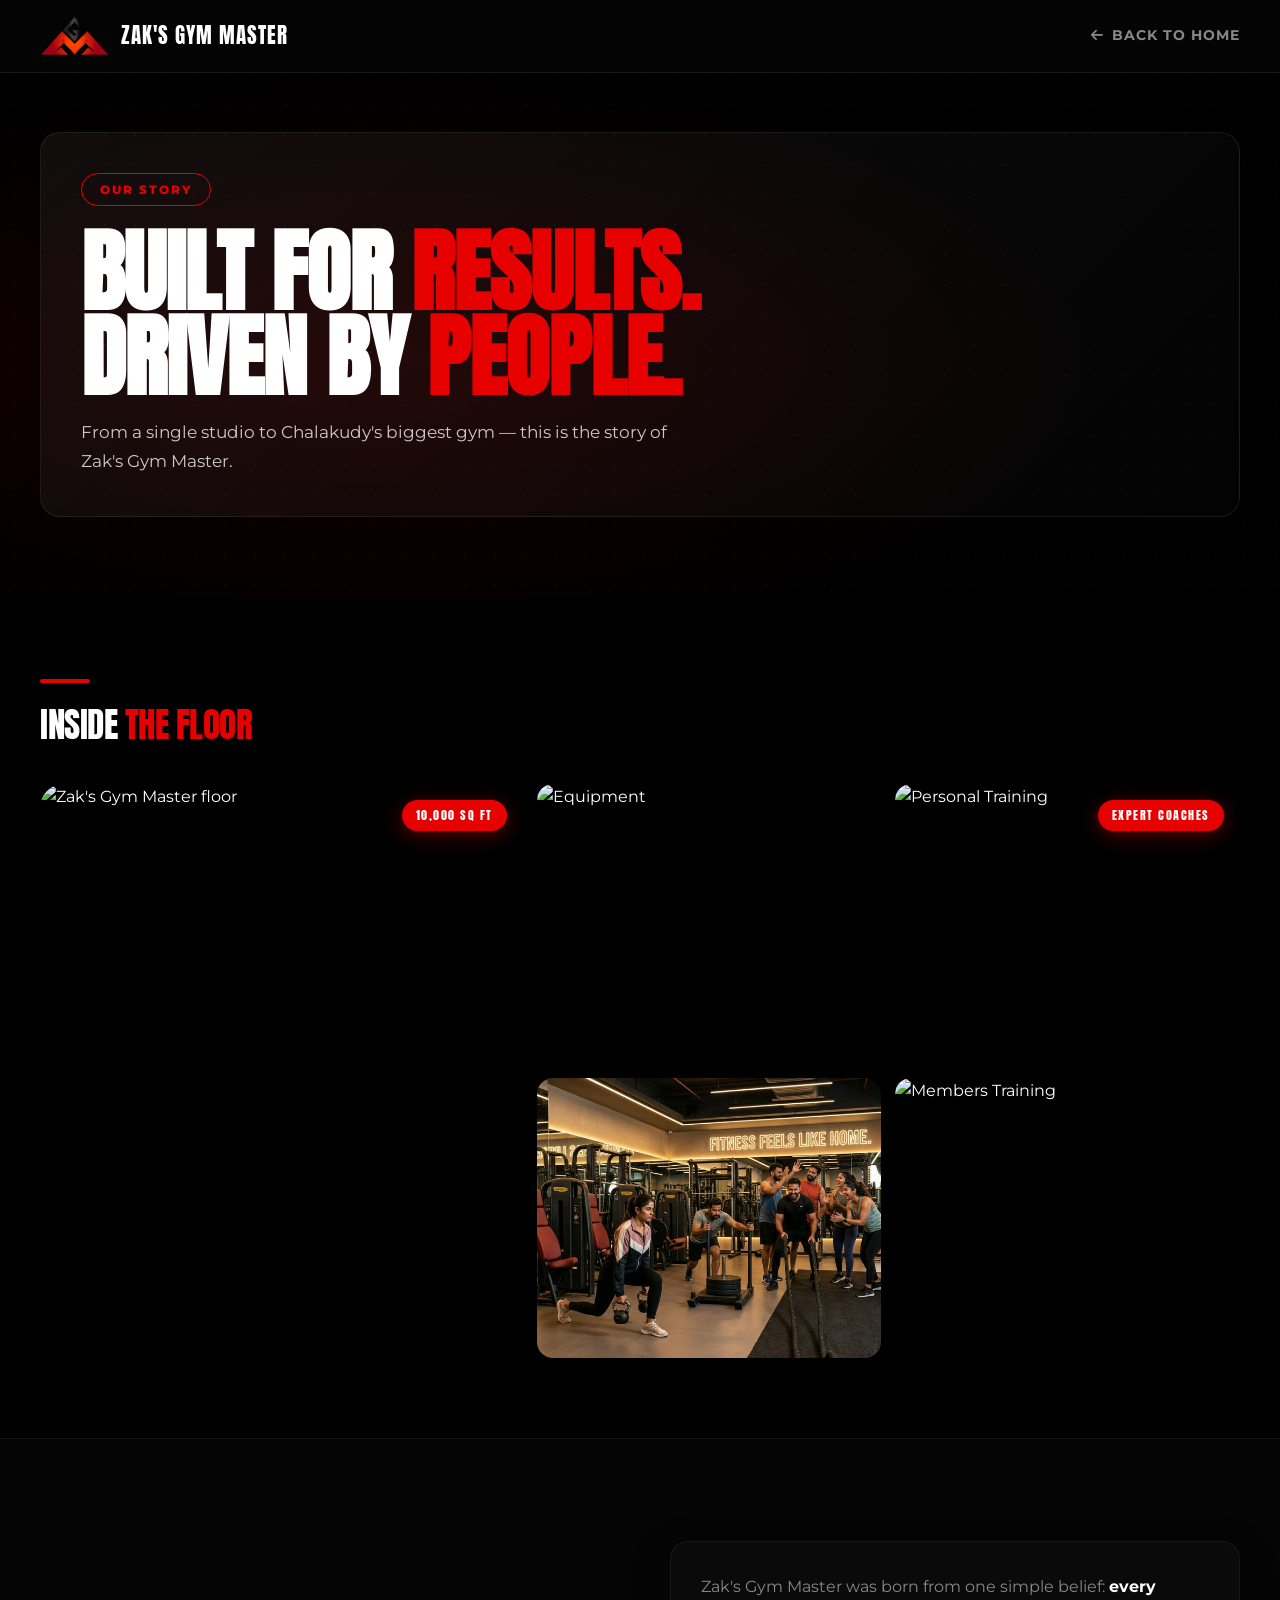
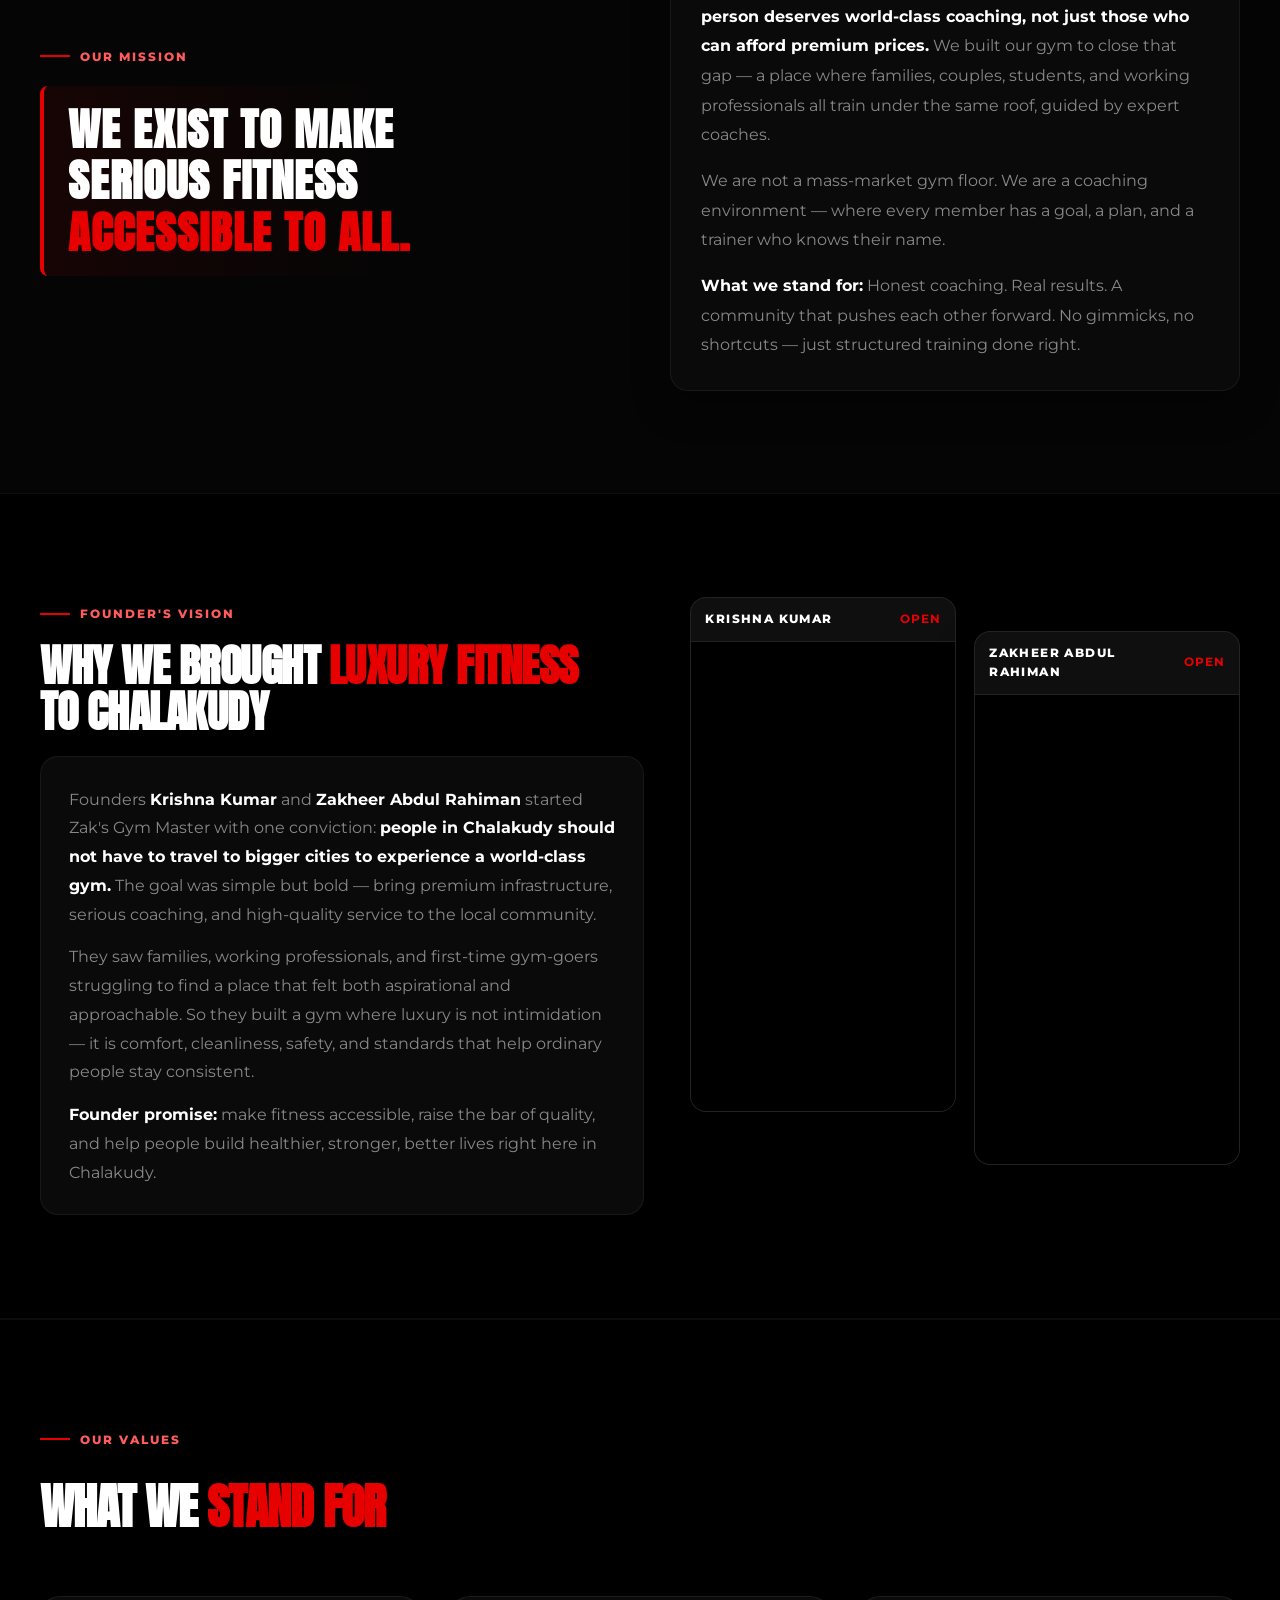
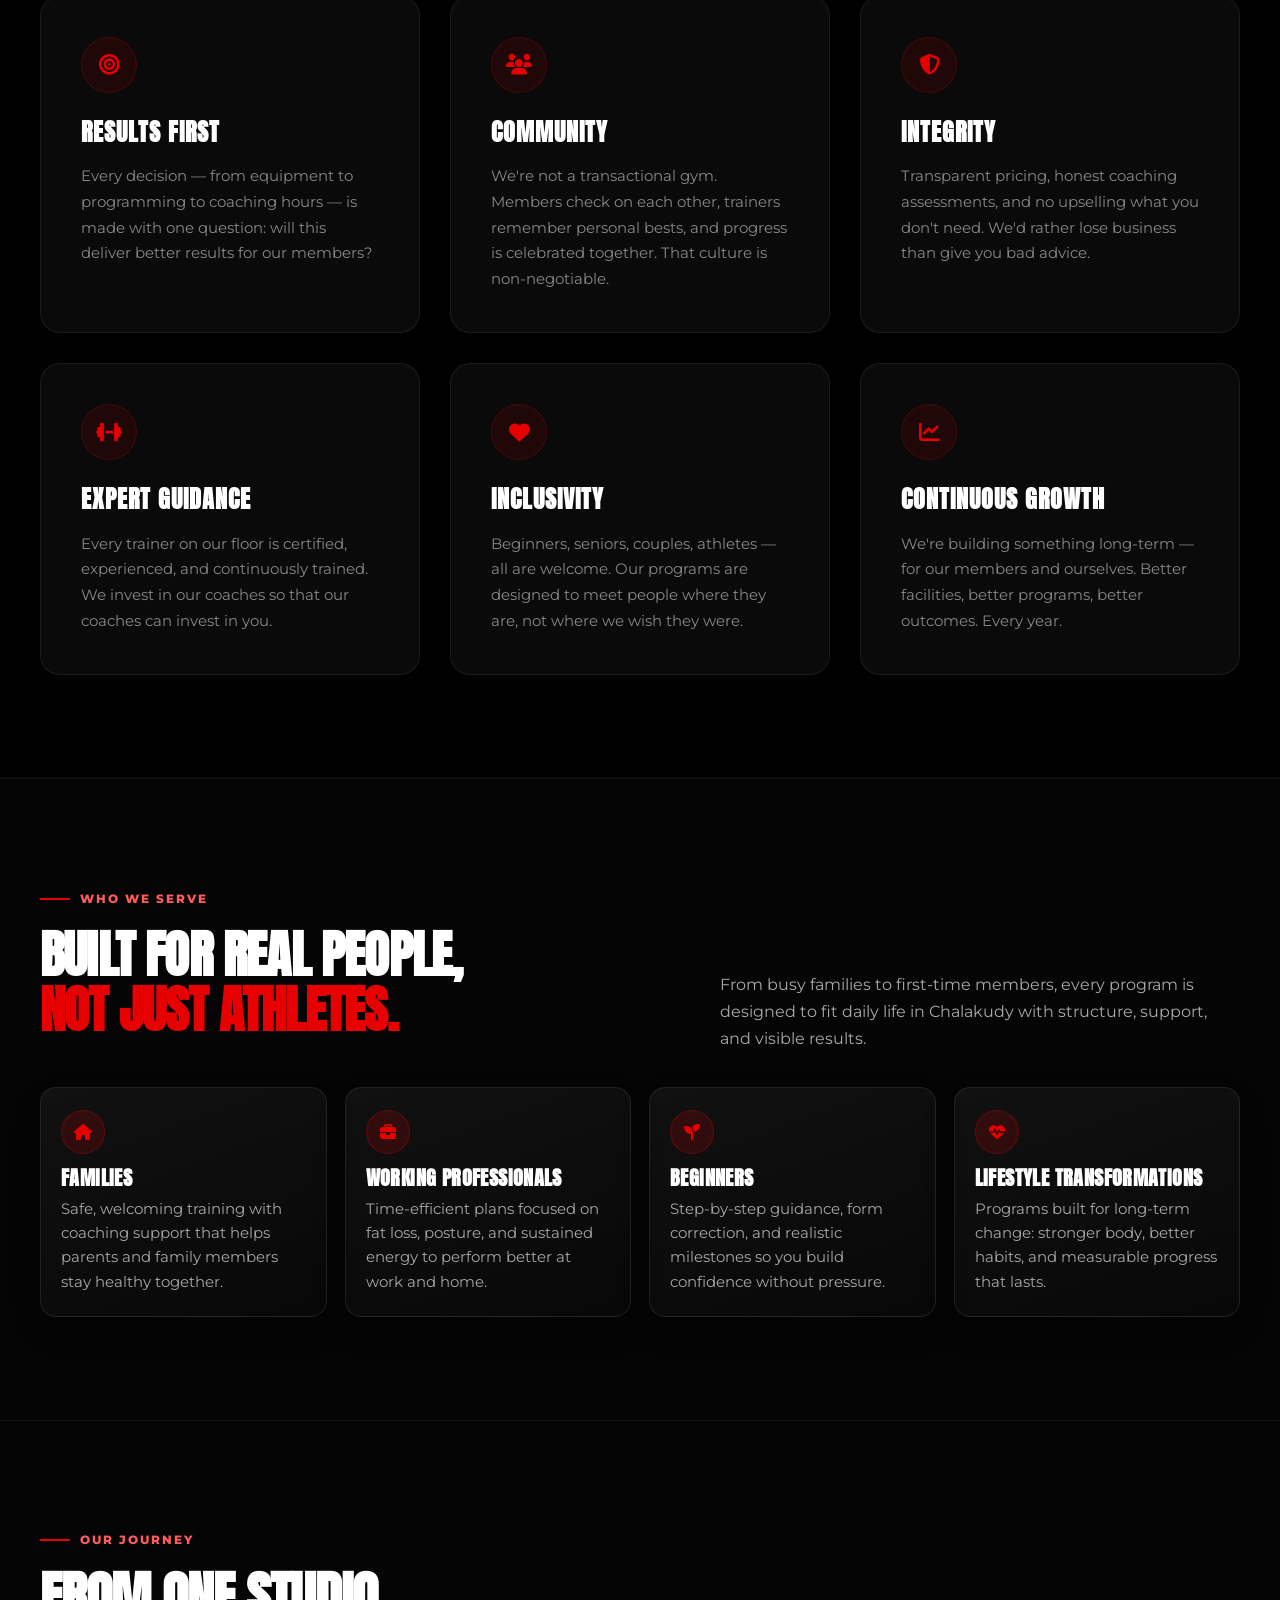
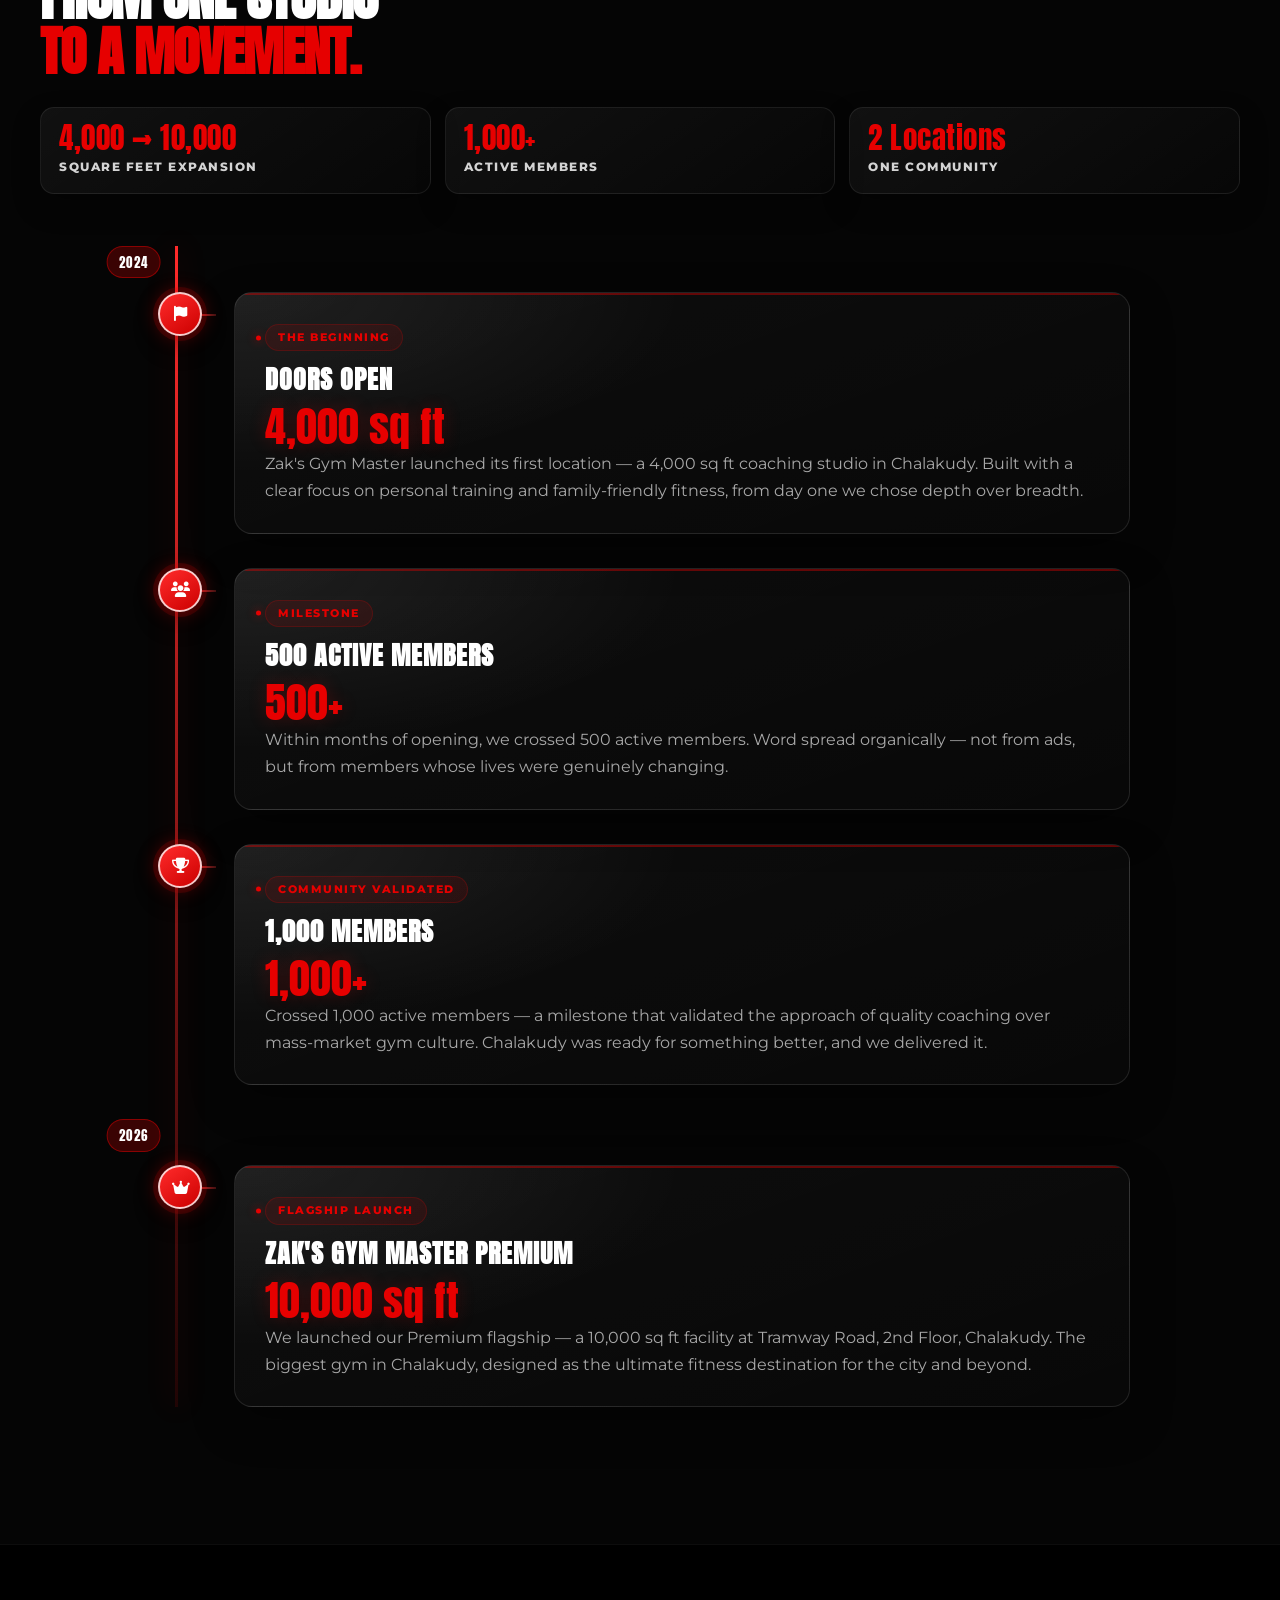
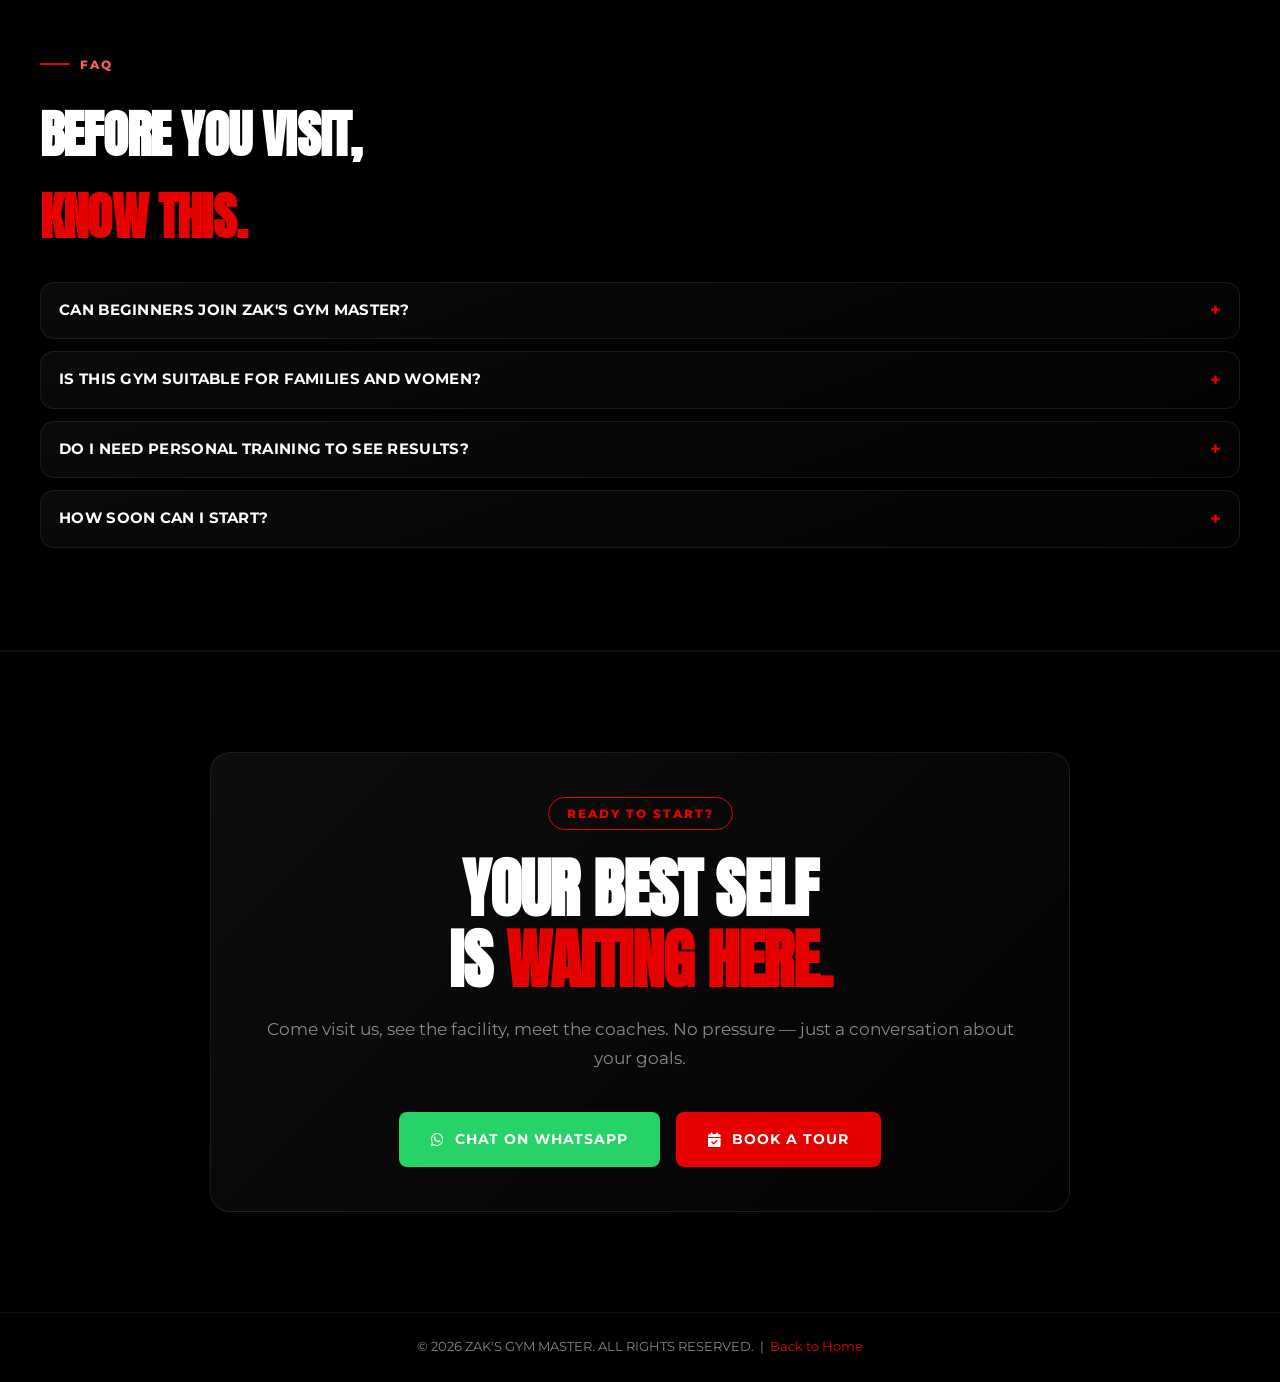
==== commit 56e964d2: "Polish about page UX and refine hero/footer content" ====
--- a/about.html
+++ b/about.html
@@ -6,6 +6,12 @@
     <meta name="viewport" content="width=device-width, initial-scale=1.0">
     <title>About Us | Zak's Gym Master</title>
     <meta name="description" content="Learn the story behind Zak's Gym Master — our mission, values, and the journey from a 4,000 sq ft studio to Chalakudy's biggest gym at 10,000 sq ft.">
+    <link rel="icon" type="image/x-icon" href="favicon.ico">
+    <link rel="shortcut icon" type="image/x-icon" href="favicon.ico">
+    <link rel="icon" type="image/png" sizes="16x16" href="favicon-16x16.png">
+    <link rel="icon" type="image/png" sizes="32x32" href="favicon-32x32.png">
+    <link rel="icon" type="image/png" sizes="512x512" href="favicon.png">
+    <link rel="apple-touch-icon" sizes="180x180" href="apple-touch-icon.png">
 
     <!-- Google Fonts -->
     <link rel="preconnect" href="https://fonts.googleapis.com">
@@ -16,7 +22,7 @@
     <link rel="stylesheet" href="https://cdnjs.cloudflare.com/ajax/libs/font-awesome/6.4.0/css/all.min.css">
 
     <!-- Shared CSS -->
-    <link rel="stylesheet" href="style.css">
+    <link rel="stylesheet" href="style.css?v=4">
 
     <style>
         /* ─── Page-level resets & tokens ─── */
@@ -30,15 +36,25 @@
             --font-body: 'Montserrat', sans-serif;
         }
         *, *::before, *::after { box-sizing: border-box; margin: 0; padding: 0; }
-        body { background: var(--bg-black); color: var(--text-white); font-family: var(--font-body); }
+        body {
+            background:
+                radial-gradient(1200px 600px at 10% -10%, rgba(230,0,0,0.08), transparent 55%),
+                radial-gradient(900px 500px at 90% 0%, rgba(255,255,255,0.04), transparent 60%),
+                var(--bg-black);
+            color: var(--text-white);
+            font-family: var(--font-body);
+            -webkit-font-smoothing: antialiased;
+            text-rendering: optimizeLegibility;
+        }
 
         /* ─── Nav (minimal, consistent with main) ─── */
         .about-nav {
             position: fixed; top: 0; left: 0; right: 0; z-index: 1000;
-            background: rgba(5,5,5,0.95);
-            backdrop-filter: blur(20px);
-            border-bottom: 1px solid rgba(255,255,255,0.06);
-            padding: 18px 40px;
+            background: rgba(5,5,5,0.9);
+            backdrop-filter: blur(16px);
+            border-bottom: 1px solid rgba(255,255,255,0.08);
+            box-shadow: 0 8px 24px rgba(0,0,0,0.35);
+            padding: 16px 40px;
             display: flex; align-items: center; justify-content: space-between;
         }
         .about-nav .logo-wrap { display: flex; align-items: center; gap: 12px; text-decoration: none; }
@@ -50,15 +66,15 @@
             display: inline-flex; align-items: center; gap: 8px;
             color: var(--text-gray); text-decoration: none; font-size: 0.85rem;
             font-weight: 700; text-transform: uppercase; letter-spacing: 1px;
-            transition: color 0.3s;
-        }
-        .about-nav .back-btn:hover { color: #fff; }
+            transition: color 0.3s, transform 0.3s;
+        }
+        .about-nav .back-btn:hover { color: #fff; transform: translateX(-2px); }
 
         /* ─── Hero ─── */
         .about-hero {
-            min-height: 60vh;
-            display: flex; align-items: flex-end;
-            padding: 140px 40px 80px;
+            min-height: 66vh;
+            display: flex; align-items: center;
+            padding: 132px 40px 82px;
             position: relative; overflow: hidden;
             background: #000;
         }
@@ -72,7 +88,14 @@
             background-image: radial-gradient(rgba(255,255,255,0.8) 1px, transparent 1px);
             background-size: 30px 30px;
         }
-        .about-hero-content { position: relative; z-index: 2; max-width: 1200px; margin: 0 auto; width:100%; }
+        .about-hero-content {
+            position: relative; z-index: 2; max-width: 1200px; margin: 0 auto; width:100%;
+            background: linear-gradient(135deg, rgba(255,255,255,0.05), rgba(255,255,255,0.01));
+            border: 1px solid rgba(255,255,255,0.08);
+            border-radius: 20px;
+            padding: clamp(24px, 4vw, 40px);
+            box-shadow: 0 20px 50px rgba(0,0,0,0.45);
+        }
         .about-hero-eyebrow {
             display: inline-block;
             border: 1px solid var(--primary-red); color: var(--primary-red);
@@ -82,22 +105,22 @@
         .about-hero-title {
             font-family: var(--font-display);
             font-size: clamp(3rem, 7vw, 6rem);
-            line-height: 1; text-transform: uppercase; letter-spacing: -1px;
-            margin-bottom: 20px;
+            line-height: 0.95; text-transform: uppercase; letter-spacing: -1px;
+            margin-bottom: 18px;
         }
         .about-hero-title .red { color: var(--primary-red); }
         .about-hero-subtitle {
-            color: var(--text-gray); font-size: 1.1rem; max-width: 550px; line-height: 1.7;
+            color: rgba(255,255,255,0.78); font-size: 1.05rem; max-width: 620px; line-height: 1.72;
         }
 
         /* ─── Sections ─── */
-        .about-section { padding: 100px 40px; }
+        .about-section { padding: clamp(72px, 8vw, 108px) 40px; }
         .about-section .inner { max-width: 1200px; margin: 0 auto; }
 
         /* ─── Section label ─── */
         .section-label {
             display: inline-flex; align-items: center; gap: 10px;
-            color: var(--primary-red); font-size: 0.75rem; font-weight: 800;
+            color: #ff5d5d; font-size: 0.75rem; font-weight: 800;
             letter-spacing: 2px; text-transform: uppercase; margin-bottom: 20px;
         }
         .section-label::before {
@@ -115,11 +138,125 @@
             font-family: var(--font-display);
             font-size: clamp(2rem, 3.5vw, 3rem);
             line-height: 1.15; text-transform: uppercase;
-            border-left: 4px solid var(--primary-red); padding-left: 24px;
-        }
-        .mission-body { color: var(--text-gray); font-size: 1.05rem; line-height: 1.8; }
+            border-left: 4px solid var(--primary-red); padding: 18px 0 18px 24px;
+            background: linear-gradient(to right, rgba(230,0,0,0.08), transparent 62%);
+            border-radius: 8px;
+        }
+        .mission-body {
+            color: var(--text-gray); font-size: 1.03rem; line-height: 1.8;
+            background: var(--bg-card);
+            border: 1px solid rgba(255,255,255,0.06);
+            border-radius: 18px;
+            padding: 30px;
+            box-shadow: 0 14px 36px rgba(0,0,0,0.38);
+        }
         .mission-body p + p { margin-top: 16px; }
         .mission-body strong { color: #fff; }
+
+        /* ─── Founder Vision ─── */
+        .founder-section {
+            background: #000;
+            border-top: 1px solid rgba(255,255,255,0.05);
+            border-bottom: 1px solid rgba(255,255,255,0.05);
+        }
+        .founder-grid {
+            display: grid;
+            grid-template-columns: 1.1fr 1fr;
+            gap: 46px;
+            align-items: start;
+        }
+        @media(max-width:980px){ .founder-grid { grid-template-columns: 1fr; } }
+
+        .founder-title {
+            font-family: var(--font-display);
+            font-size: clamp(1.75rem, 3.4vw, 2.85rem);
+            line-height: 1.06;
+            text-transform: uppercase;
+            letter-spacing: -0.5px;
+            margin-bottom: 20px;
+        }
+        .founder-line {
+            display: block;
+            white-space: nowrap;
+        }
+        .founder-title .red { color: var(--primary-red); }
+        .founder-body {
+            color: var(--text-gray);
+            font-size: 1.01rem;
+            line-height: 1.78;
+            background: var(--bg-card);
+            border: 1px solid rgba(255,255,255,0.06);
+            border-radius: 18px;
+            padding: 28px;
+            box-shadow: 0 14px 36px rgba(0,0,0,0.36);
+        }
+        .founder-body p + p { margin-top: 14px; }
+        .founder-body strong { color: #fff; }
+
+        .founder-video-grid {
+            display: grid;
+            grid-template-columns: 1fr 1fr;
+            gap: 18px;
+            align-items: start;
+        }
+        @media(max-width:640px){ .founder-video-grid { grid-template-columns: 1fr; } }
+        .founder-video-grid .founder-video-card:nth-child(2) {
+            margin-top: 34px;
+        }
+        @media(max-width:640px){
+            .founder-video-grid .founder-video-card:nth-child(2) {
+                margin-top: 0;
+            }
+        }
+        .founder-video-card {
+            background: var(--bg-card);
+            border: 1px solid rgba(255,255,255,0.1);
+            border-radius: 16px;
+            overflow: hidden;
+            box-shadow: 0 16px 38px rgba(0,0,0,0.34);
+            transition: transform 0.35s ease, border-color 0.35s ease;
+        }
+        .founder-video-card:hover {
+            transform: translateY(-4px);
+            border-color: rgba(230,0,0,0.4);
+        }
+        .founder-video-head {
+            display: flex;
+            align-items: center;
+            justify-content: space-between;
+            gap: 10px;
+            padding: 12px 14px;
+            border-bottom: 1px solid rgba(255,255,255,0.08);
+            background: rgba(255,255,255,0.02);
+        }
+        .founder-video-head span {
+            font-size: 0.74rem;
+            letter-spacing: 1.4px;
+            text-transform: uppercase;
+            font-weight: 800;
+            color: #fff;
+        }
+        .founder-video-head a {
+            color: var(--primary-red);
+            font-size: 0.74rem;
+            font-weight: 700;
+            letter-spacing: 1px;
+            text-transform: uppercase;
+            text-decoration: none;
+        }
+        .founder-video-frame {
+            position: relative;
+            width: 100%;
+            padding-top: 177.78%;
+            background: #000;
+        }
+        .founder-video-frame iframe {
+            position: absolute;
+            inset: 0;
+            width: 100%;
+            height: 100%;
+            border: 0;
+        }
 
         /* ─── Values ─── */
         .values-section { background: #000; border-top: 1px solid rgba(255,255,255,0.05); border-bottom: 1px solid rgba(255,255,255,0.05); }
@@ -130,16 +267,17 @@
 
         .value-card {
             background: var(--bg-card);
-            border: 1px solid rgba(255,255,255,0.04);
+            border: 1px solid rgba(255,255,255,0.07);
             border-radius: 20px; padding: 40px;
             position: relative; overflow: hidden;
             transition: all 0.4s ease;
+            box-shadow: 0 14px 34px rgba(0,0,0,0.3);
         }
         .value-card::before {
             content: ''; position: absolute; top: 0; left: 0; right: 0; height: 3px;
             background: var(--primary-red); opacity: 0; transition: opacity 0.4s;
         }
-        .value-card:hover { border-color: rgba(230,0,0,0.25); transform: translateY(-6px); }
+        .value-card:hover { border-color: rgba(230,0,0,0.35); transform: translateY(-8px); box-shadow: 0 22px 42px rgba(0,0,0,0.45); }
         .value-card:hover::before { opacity: 1; }
 
         .value-icon {
@@ -157,68 +295,251 @@
         }
         .value-desc { color: var(--text-gray); font-size: 0.95rem; line-height: 1.7; }
 
+        /* ─── Who We Serve ─── */
+        .audience-section {
+            background: #050505;
+            border-top: 1px solid rgba(255,255,255,0.05);
+            border-bottom: 1px solid rgba(255,255,255,0.05);
+        }
+        .audience-head {
+            display: grid;
+            grid-template-columns: 1fr auto;
+            gap: 26px;
+            align-items: end;
+            margin-bottom: 34px;
+        }
+        @media(max-width:900px){ .audience-head { grid-template-columns: 1fr; } }
+        .audience-title {
+            font-family: var(--font-display);
+            font-size: clamp(2rem, 4vw, 3.2rem);
+            text-transform: uppercase;
+            letter-spacing: -0.8px;
+            line-height: 1.06;
+        }
+        .audience-sub {
+            color: #a9a9a9;
+            max-width: 520px;
+            line-height: 1.72;
+            font-size: 0.98rem;
+        }
+        .audience-grid {
+            display: grid;
+            grid-template-columns: repeat(4, 1fr);
+            gap: 18px;
+        }
+        @media(max-width:1100px){ .audience-grid { grid-template-columns: repeat(2, 1fr); } }
+        @media(max-width:640px){ .audience-grid { grid-template-columns: 1fr; } }
+        .audience-card {
+            background: linear-gradient(160deg, rgba(255,255,255,0.05), rgba(255,255,255,0.015));
+            border: 1px solid rgba(255,255,255,0.09);
+            border-radius: 16px;
+            padding: 22px 20px;
+            box-shadow: 0 14px 30px rgba(0,0,0,0.32);
+            transition: transform 0.32s ease, border-color 0.32s ease, box-shadow 0.32s ease;
+        }
+        .audience-card:hover {
+            transform: translateY(-5px);
+            border-color: rgba(230,0,0,0.42);
+            box-shadow: 0 22px 42px rgba(0,0,0,0.42);
+        }
+        .audience-icon {
+            width: 44px; height: 44px;
+            border-radius: 50%;
+            background: rgba(230,0,0,0.16);
+            border: 1px solid rgba(230,0,0,0.28);
+            color: var(--primary-red);
+            display: flex; align-items: center; justify-content: center;
+            margin-bottom: 14px;
+            font-size: 1rem;
+        }
+        .audience-card h3 {
+            font-family: var(--font-display);
+            font-size: 1.24rem;
+            letter-spacing: 0.4px;
+            text-transform: uppercase;
+            margin-bottom: 8px;
+            line-height: 1.05;
+        }
+        .audience-card p {
+            color: #a7a7a7;
+            font-size: 0.92rem;
+            line-height: 1.66;
+        }
+
         /* ─── Timeline ─── */
         .timeline-section { background: var(--bg-black); }
         .timeline-title {
             font-family: var(--font-display);
-            font-size: clamp(2rem, 4vw, 3.5rem);
+            font-size: clamp(2.2rem, 4.2vw, 3.9rem);
             text-transform: uppercase; letter-spacing: -1px;
-            margin-bottom: 70px;
-        }
-        .timeline { position: relative; }
+            margin-bottom: 28px;
+            line-height: 1.02;
+        }
+        .journey-metrics {
+            display: grid;
+            grid-template-columns: repeat(3, 1fr);
+            gap: 14px;
+            margin-bottom: 52px;
+        }
+        @media(max-width:900px){ .journey-metrics { grid-template-columns: 1fr; } }
+        .journey-metric {
+            background: linear-gradient(145deg, rgba(255,255,255,0.05), rgba(255,255,255,0.01));
+            border: 1px solid rgba(255,255,255,0.08);
+            border-radius: 14px;
+            padding: 16px 18px;
+            box-shadow: 0 12px 28px rgba(0,0,0,0.3);
+        }
+        .journey-metric .num {
+            font-family: var(--font-display);
+            font-size: 1.8rem;
+            color: var(--primary-red);
+            line-height: 1;
+            margin-bottom: 4px;
+            letter-spacing: 0.5px;
+        }
+        .journey-metric .lbl {
+            font-size: 0.76rem;
+            color: rgba(255,255,255,0.82);
+            text-transform: uppercase;
+            letter-spacing: 1.5px;
+            font-weight: 800;
+        }
+        .timeline {
+            position: relative;
+            max-width: 980px;
+            margin: 0 auto;
+        }
         .timeline::before {
             content: ''; position: absolute;
-            left: 50%; transform: translateX(-50%);
-            top: 0; bottom: 0; width: 2px;
-            background: linear-gradient(to bottom, var(--primary-red), rgba(230,0,0,0.05));
+            left: 25px; transform: none;
+            top: 0; bottom: 0; width: 3px;
+            background: linear-gradient(to bottom, #ff2a2a, rgba(230,0,0,0.12));
+            box-shadow: 0 0 28px rgba(230,0,0,0.28);
         }
         @media(max-width:768px){ .timeline::before { left: 20px; } }
 
+        .timeline-year-row {
+            position: relative;
+            height: 28px;
+            margin: 0 0 18px;
+            position: relative;
+            z-index: 2;
+        }
+        .year-chip {
+            position: absolute;
+            left: 25px;
+            top: 0;
+            transform: translateX(calc(-100% - 14px));
+            font-family: var(--font-display);
+            font-size: 0.84rem;
+            letter-spacing: 1.6px;
+            text-transform: uppercase;
+            color: #fff;
+            background: rgba(230,0,0,0.24);
+            border: 1px solid rgba(230,0,0,0.46);
+            border-radius: 999px;
+            padding: 5px 11px 4px;
+        }
+
         .timeline-item {
-            display: grid; grid-template-columns: 1fr 60px 1fr;
-            gap: 0; align-items: center; margin-bottom: 60px;
+            display: grid;
+            grid-template-columns: 60px 1fr;
+            gap: 0;
+            align-items: start;
+            margin-bottom: 34px;
+            position: relative;
+        }
+        .timeline-item::before {
+            content: '';
+            position: absolute;
+            left: 44px;
+            top: 22px;
+            width: 22px;
+            height: 2px;
+            background: linear-gradient(to right, rgba(255, 58, 58, 0.95), rgba(255, 58, 58, 0.25));
+        }
+        .timeline-right {
+            grid-column: 2;
+            padding-left: 24px;
+            text-align: left;
         }
         @media(max-width:768px){
-            .timeline-item { grid-template-columns: 60px 1fr; }
-            .timeline-left { display: none; }
-        }
-
-        .timeline-left { text-align: right; padding-right: 40px; }
-        .timeline-right { padding-left: 40px; }
-        .timeline-item.alt .timeline-left { order: 3; text-align: left; padding-left: 40px; padding-right: 0; }
-        .timeline-item.alt .timeline-center { order: 2; }
-        .timeline-item.alt .timeline-right { order: 1; text-align: right; padding-right: 40px; padding-left: 0; }
-        @media(max-width:768px){
-            .timeline-item.alt .timeline-left { display: none; }
-            .timeline-item.alt .timeline-right { order: 2; text-align: left; padding-left: 40px; padding-right: 0; }
-            .timeline-item.alt .timeline-center { order: 1; }
-        }
-
-        .timeline-center { display: flex; flex-direction: column; align-items: center; position: relative; }
+            .timeline-year-row { height: 26px; margin-bottom: 14px; }
+            .year-chip {
+                left: 20px;
+                transform: translateX(calc(-100% - 10px));
+                font-size: 0.72rem;
+                letter-spacing: 1.2px;
+            }
+            .timeline-item { grid-template-columns: 48px 1fr; margin-bottom: 24px; }
+            .timeline-item::before { left: 33px; width: 18px; }
+            .timeline-right { padding-left: 18px; }
+        }
+
+        .timeline-center {
+            display: flex;
+            align-items: flex-start;
+            justify-content: center;
+            position: relative;
+            min-height: 56px;
+        }
         .timeline-dot {
-            width: 52px; height: 52px; border-radius: 50%;
-            background: var(--bg-card); border: 3px solid var(--primary-red);
+            width: 44px; height: 44px; border-radius: 50%;
+            background: linear-gradient(145deg, #ff2b2b, #cc0000);
+            border: 2px solid rgba(255, 255, 255, 0.78);
             display: flex; align-items: center; justify-content: center;
-            color: var(--primary-red); font-size: 1.1rem;
-            box-shadow: 0 0 20px rgba(230,0,0,0.3); z-index: 2;
+            color: #fff; font-size: 0.95rem;
+            box-shadow:
+                0 0 0 5px rgba(230, 0, 0, 0.15),
+                0 0 20px rgba(230,0,0,0.42),
+                0 10px 24px rgba(0,0,0,0.34);
+            z-index: 2;
             flex-shrink: 0;
         }
-        .timeline-year {
-            font-family: var(--font-display); font-size: 0.85rem;
-            color: var(--primary-red); letter-spacing: 2px; text-transform: uppercase;
-            margin-top: 8px; white-space: nowrap;
-        }
 
         .timeline-card {
-            background: var(--bg-card); border: 1px solid rgba(255,255,255,0.04);
-            border-radius: 16px; padding: 30px;
-            transition: all 0.4s; position:relative; overflow:hidden;
+            background:
+                radial-gradient(120% 180% at 0% 0%, rgba(255,255,255,0.08), transparent 42%),
+                linear-gradient(160deg, rgba(255,255,255,0.04), rgba(255,255,255,0.015));
+            border: 1px solid rgba(255,255,255,0.1);
+            border-radius: 18px; padding: 30px 30px 28px;
+            transition: all 0.38s ease; position:relative; overflow:hidden;
+            box-shadow: 0 16px 42px rgba(0,0,0,0.36);
         }
         .timeline-card::after {
             content:''; position:absolute; top:0; left:0; right:0; height:2px;
             background: var(--primary-red); opacity:0.4;
         }
-        .timeline-card:hover { border-color: rgba(230,0,0,0.3); transform: scale(1.02); }
+        .timeline-card .tc-tag {
+            position: relative;
+        }
+        .timeline-card .tc-tag::before {
+            content: '';
+            position: absolute;
+            left: -10px;
+            top: 50%;
+            width: 5px;
+            height: 5px;
+            border-radius: 50%;
+            transform: translateY(-50%);
+            background: var(--primary-red);
+            box-shadow: 0 0 8px rgba(230,0,0,0.7);
+        }
+        .timeline-card::before {
+            content:'';
+            position:absolute;
+            inset:-60% -80%;
+            background: radial-gradient(circle at center, rgba(255,255,255,0.1), transparent 60%);
+            opacity: 0;
+            transition: opacity 0.4s ease;
+            pointer-events:none;
+        }
+        .timeline-card:hover {
+            border-color: rgba(230,0,0,0.42);
+            transform: translateY(-6px) scale(1.015);
+            box-shadow: 0 26px 52px rgba(0,0,0,0.5);
+        }
+        .timeline-card:hover::before { opacity: 1; }
         .timeline-card .tc-tag {
             display: inline-block; background: rgba(230,0,0,0.1); border: 1px solid rgba(230,0,0,0.2);
             color: var(--primary-red); font-size: 0.7rem; font-weight: 800;
@@ -229,10 +550,67 @@
             font-family: var(--font-display); font-size: 1.6rem;
             text-transform: uppercase; line-height: 1.1; margin-bottom: 10px;
         }
-        .timeline-card p { color: var(--text-gray); font-size: 0.95rem; line-height: 1.65; }
+        .timeline-card p { color: #a8a8a8; font-size: 0.98rem; line-height: 1.7; }
         .timeline-card .stat {
-            font-family: var(--font-display); font-size: 2.5rem;
+            font-family: var(--font-display); font-size: 2.6rem;
             color: var(--primary-red); line-height: 1; margin: 12px 0 4px;
+            text-shadow: 0 0 18px rgba(230,0,0,0.22);
+        }
+
+        /* ─── FAQ ─── */
+        .faq-section {
+            background: #000;
+            border-top: 1px solid rgba(255,255,255,0.05);
+            border-bottom: 1px solid rgba(255,255,255,0.05);
+        }
+        .faq-title {
+            font-family: var(--font-display);
+            font-size: clamp(2rem, 4vw, 3.2rem);
+            text-transform: uppercase;
+            letter-spacing: -0.8px;
+            margin-bottom: 24px;
+        }
+        .faq-list {
+            display: grid;
+            gap: 12px;
+        }
+        .faq-item {
+            background: linear-gradient(160deg, rgba(255,255,255,0.04), rgba(255,255,255,0.012));
+            border: 1px solid rgba(255,255,255,0.08);
+            border-radius: 14px;
+            overflow: hidden;
+        }
+        .faq-item summary {
+            list-style: none;
+            cursor: pointer;
+            padding: 16px 18px;
+            display: flex;
+            align-items: center;
+            justify-content: space-between;
+            gap: 20px;
+            color: #fff;
+            font-weight: 700;
+            letter-spacing: 0.3px;
+            font-size: 0.92rem;
+            text-transform: uppercase;
+        }
+        .faq-item summary::-webkit-details-marker { display: none; }
+        .faq-item summary::after {
+            content: '+';
+            color: var(--primary-red);
+            font-size: 1.15rem;
+            line-height: 1;
+            font-weight: 700;
+        }
+        .faq-item[open] summary::after {
+            content: '−';
+        }
+        .faq-answer {
+            border-top: 1px solid rgba(255,255,255,0.08);
+            padding: 14px 18px 18px;
+            color: #a7a7a7;
+            font-size: 0.96rem;
+            line-height: 1.7;
         }
 
         /* ─── CTA Banner ─── */
@@ -242,7 +620,12 @@
             border-top: 1px solid rgba(255,255,255,0.05);
         }
         .about-cta-inner {
-            max-width: 800px; margin: 0 auto; text-align: center;
+            max-width: 860px; margin: 0 auto; text-align: center;
+            background: linear-gradient(135deg, rgba(255,255,255,0.05), rgba(255,255,255,0.01));
+            border: 1px solid rgba(255,255,255,0.08);
+            border-radius: 20px;
+            padding: clamp(28px, 4vw, 44px);
+            box-shadow: 0 20px 50px rgba(0,0,0,0.45);
         }
         .about-cta-title {
             font-family: var(--font-display); font-size: clamp(2.5rem, 5vw, 4rem);
@@ -263,7 +646,7 @@
             text-transform: uppercase; letter-spacing: 1px; text-decoration: none;
             transition: all 0.3s;
         }
-        .btn-wa:hover { background: #1ebe5c; box-shadow: 0 10px 20px rgba(37,211,102,0.3); transform: translateY(-2px); }
+        .btn-wa:hover { background: #1ebe5c; box-shadow: 0 12px 24px rgba(37,211,102,0.36); transform: translateY(-2px); }
 
         .btn-tour {
             display: inline-flex; align-items: center; gap: 10px;
@@ -273,13 +656,13 @@
             text-transform: uppercase; letter-spacing: 1px; text-decoration: none;
             transition: all 0.3s;
         }
-        .btn-tour:hover { background: #cc0000; box-shadow: 0 10px 20px rgba(230,0,0,0.3); transform: translateY(-2px); }
+        .btn-tour:hover { background: #cc0000; box-shadow: 0 12px 24px rgba(230,0,0,0.36); transform: translateY(-2px); }
 
         /* ─── Footer strip ─── */
         .about-footer {
             background: #000; border-top: 1px solid rgba(255,255,255,0.05);
             padding: 24px 40px; text-align: center;
-            color: var(--text-gray); font-size: 0.8rem;
+            color: rgba(255,255,255,0.52); font-size: 0.8rem;
         }
         .about-footer a { color: var(--primary-red); text-decoration: none; }
     </style>
@@ -446,6 +829,54 @@
         </div>
     </section>
 
+    <!-- Founder Vision -->
+    <section class="about-section founder-section">
+        <div class="inner">
+            <div class="founder-grid">
+                <div>
+                    <div class="section-label">Founder's Vision</div>
+                    <h2 class="founder-title">
+                        <span class="founder-line">WHY WE BROUGHT <span class="red">LUXURY FITNESS</span></span>
+                        <span class="founder-line">TO CHALAKUDY</span>
+                    </h2>
+                    <div class="founder-body">
+                        <p>Founders <strong>Krishna Kumar</strong> and <strong>Zakheer Abdul Rahiman</strong> started Zak's Gym Master with one conviction: <strong>people in Chalakudy should not have to travel to bigger cities to experience a world-class gym.</strong> The goal was simple but bold — bring premium infrastructure, serious coaching, and high-quality service to the local community.</p>
+                        <p>They saw families, working professionals, and first-time gym-goers struggling to find a place that felt both aspirational and approachable. So they built a gym where luxury is not intimidation — it is comfort, cleanliness, safety, and standards that help ordinary people stay consistent.</p>
+                        <p><strong>Founder promise:</strong> make fitness accessible, raise the bar of quality, and help people build healthier, stronger, better lives right here in Chalakudy.</p>
+                    </div>
+                </div>
+
+                <div class="founder-video-grid">
+                    <article class="founder-video-card">
+                        <div class="founder-video-head">
+                            <span>Krishna Kumar</span>
+                            <a href="https://www.youtube.com/shorts/ob_hYjABCzE" target="_blank">Open</a>
+                        </div>
+                        <div class="founder-video-frame">
+                            <iframe src="https://www.youtube.com/embed/ob_hYjABCzE?rel=0&modestbranding=1&playsinline=1"
+                                title="Zak's Gym Master Founder Vision Video 1"
+                                allow="accelerometer; autoplay; clipboard-write; encrypted-media; gyroscope; picture-in-picture; web-share"
+                                allowfullscreen loading="lazy"></iframe>
+                        </div>
+                    </article>
+
+                    <article class="founder-video-card">
+                        <div class="founder-video-head">
+                            <span>Zakheer Abdul Rahiman</span>
+                            <a href="https://www.youtube.com/shorts/WjaVm0h-Afg" target="_blank">Open</a>
+                        </div>
+                        <div class="founder-video-frame">
+                            <iframe src="https://www.youtube.com/embed/WjaVm0h-Afg?rel=0&modestbranding=1&playsinline=1"
+                                title="Zak's Gym Master Founder Vision Video 2"
+                                allow="accelerometer; autoplay; clipboard-write; encrypted-media; gyroscope; picture-in-picture; web-share"
+                                allowfullscreen loading="lazy"></iframe>
+                        </div>
+                    </article>
+                </div>
+            </div>
+        </div>
+    </section>
+
     <!-- Values -->
     <section class="about-section values-section">
         <div class="inner">
@@ -488,21 +919,68 @@
         </div>
     </section>
 
+    <!-- Who We Serve -->
+    <section class="about-section audience-section">
+        <div class="inner">
+            <div class="section-label">Who We Serve</div>
+            <div class="audience-head">
+                <h2 class="audience-title">Built For Real People,<br><span style="color:var(--primary-red);">Not Just Athletes.</span></h2>
+                <p class="audience-sub">From busy families to first-time members, every program is designed to fit daily life in Chalakudy with structure, support, and visible results.</p>
+            </div>
+            <div class="audience-grid">
+                <article class="audience-card">
+                    <div class="audience-icon"><i class="fas fa-home"></i></div>
+                    <h3>Families</h3>
+                    <p>Safe, welcoming training with coaching support that helps parents and family members stay healthy together.</p>
+                </article>
+                <article class="audience-card">
+                    <div class="audience-icon"><i class="fas fa-briefcase"></i></div>
+                    <h3>Working Professionals</h3>
+                    <p>Time-efficient plans focused on fat loss, posture, and sustained energy to perform better at work and home.</p>
+                </article>
+                <article class="audience-card">
+                    <div class="audience-icon"><i class="fas fa-seedling"></i></div>
+                    <h3>Beginners</h3>
+                    <p>Step-by-step guidance, form correction, and realistic milestones so you build confidence without pressure.</p>
+                </article>
+                <article class="audience-card">
+                    <div class="audience-icon"><i class="fas fa-heartbeat"></i></div>
+                    <h3>Lifestyle Transformations</h3>
+                    <p>Programs built for long-term change: stronger body, better habits, and measurable progress that lasts.</p>
+                </article>
+            </div>
+        </div>
+    </section>
+
     <!-- Timeline -->
     <section class="about-section timeline-section">
         <div class="inner">
             <div class="section-label">Our Journey</div>
             <h2 class="timeline-title">From One Studio<br><span style="color:var(--primary-red);">To A Movement.</span></h2>
+            <div class="journey-metrics">
+                <div class="journey-metric">
+                    <div class="num">4,000 → 10,000</div>
+                    <div class="lbl">Square Feet Expansion</div>
+                </div>
+                <div class="journey-metric">
+                    <div class="num">1,000+</div>
+                    <div class="lbl">Active Members</div>
+                </div>
+                <div class="journey-metric">
+                    <div class="num">2 Locations</div>
+                    <div class="lbl">One Community</div>
+                </div>
+            </div>
             <div class="timeline">
+
+                <div class="timeline-year-row">
+                    <div class="year-chip">2024</div>
+                </div>
 
                 <!-- 1: Founded -->
                 <div class="timeline-item">
-                    <div class="timeline-left">
-                        <!-- empty on right-side items -->
-                    </div>
                     <div class="timeline-center">
                         <div class="timeline-dot"><i class="fas fa-flag"></i></div>
-                        <div class="timeline-year">2024</div>
                     </div>
                     <div class="timeline-right">
                         <div class="timeline-card">
@@ -515,8 +993,11 @@
                 </div>
 
                 <!-- 2: 500 members -->
-                <div class="timeline-item alt">
-                    <div class="timeline-left">
+                <div class="timeline-item">
+                    <div class="timeline-center">
+                        <div class="timeline-dot"><i class="fas fa-users"></i></div>
+                    </div>
+                    <div class="timeline-right">
                         <div class="timeline-card">
                             <span class="tc-tag">Milestone</span>
                             <h3>500 Active Members</h3>
@@ -524,19 +1005,12 @@
                             <p>Within months of opening, we crossed 500 active members. Word spread organically — not from ads, but from members whose lives were genuinely changing.</p>
                         </div>
                     </div>
-                    <div class="timeline-center">
-                        <div class="timeline-dot"><i class="fas fa-users"></i></div>
-                        <div class="timeline-year">2024</div>
-                    </div>
-                    <div class="timeline-right"></div>
                 </div>
 
                 <!-- 3: 1000 members -->
                 <div class="timeline-item">
-                    <div class="timeline-left"></div>
                     <div class="timeline-center">
                         <div class="timeline-dot"><i class="fas fa-trophy"></i></div>
-                        <div class="timeline-year">2024</div>
                     </div>
                     <div class="timeline-right">
                         <div class="timeline-card">
@@ -548,9 +1022,16 @@
                     </div>
                 </div>
 
+                <div class="timeline-year-row">
+                    <div class="year-chip">2026</div>
+                </div>
+
                 <!-- 4: Premium launch -->
-                <div class="timeline-item alt">
-                    <div class="timeline-left">
+                <div class="timeline-item">
+                    <div class="timeline-center">
+                        <div class="timeline-dot"><i class="fas fa-crown"></i></div>
+                    </div>
+                    <div class="timeline-right">
                         <div class="timeline-card">
                             <span class="tc-tag">Flagship Launch</span>
                             <h3>Zak's Gym Master Premium</h3>
@@ -558,13 +1039,34 @@
                             <p>We launched our Premium flagship — a 10,000 sq ft facility at Tramway Road, 2nd Floor, Chalakudy. The biggest gym in Chalakudy, designed as the ultimate fitness destination for the city and beyond.</p>
                         </div>
                     </div>
-                    <div class="timeline-center">
-                        <div class="timeline-dot"><i class="fas fa-crown"></i></div>
-                        <div class="timeline-year">2026</div>
-                    </div>
-                    <div class="timeline-right"></div>
-                </div>
-
+                </div>
+
+            </div>
+        </div>
+    </section>
+
+    <!-- FAQ -->
+    <section class="about-section faq-section">
+        <div class="inner">
+            <div class="section-label">FAQ</div>
+            <h2 class="faq-title">Before You Visit,<br><span style="color:var(--primary-red);">Know This.</span></h2>
+            <div class="faq-list">
+                <details class="faq-item">
+                    <summary>Can beginners join Zak's Gym Master?</summary>
+                    <div class="faq-answer">Absolutely. Most members start as beginners. Our coaches assess your current level and create a structured plan so you progress safely and confidently.</div>
+                </details>
+                <details class="faq-item">
+                    <summary>Is this gym suitable for families and women?</summary>
+                    <div class="faq-answer">Yes. The environment is designed to be family-friendly, respectful, and coach-led, with clear support for women, professionals, and first-time trainees.</div>
+                </details>
+                <details class="faq-item">
+                    <summary>Do I need personal training to see results?</summary>
+                    <div class="faq-answer">Personal training accelerates results, but it is not mandatory. We offer guided options across budgets and goals so you can choose what fits your lifestyle.</div>
+                </details>
+                <details class="faq-item">
+                    <summary>How soon can I start?</summary>
+                    <div class="faq-answer">You can start immediately. Book a visit, meet the coaching team, and we will help you choose the right plan for your goals and schedule.</div>
+                </details>
             </div>
         </div>
     </section>
--- a/style.css
+++ b/style.css
@@ -514,45 +514,178 @@
 }
 
 @media (max-width: 1024px) {
+    .hero {
+        min-height: 760px;
+        padding-top: 90px;
+    }
+
     .hero-bg-watermark {
         display: none;
     }
 
     .hero-title-grid {
         font-size: clamp(3rem, 8vw, 6rem);
+        letter-spacing: -2px;
     }
 
     .hero-bottom-content {
         position: relative;
-        bottom: 0;
+        bottom: auto;
         flex-direction: column;
-        gap: 40px;
-        padding-bottom: 60px;
+        gap: 24px;
+        padding: 24px 24px 56px;
+        max-width: 760px;
+        margin: 0 auto;
+    }
+
+    .hero-member-proof {
+        width: 100%;
+        justify-content: center;
     }
 }
 
 @media (max-width: 768px) {
+    .hero {
+        height: auto;
+        min-height: 0;
+        align-items: flex-start;
+        padding: 110px 0 42px;
+    }
+
+    .hero::before,
+    .hero::after {
+        filter: blur(70px);
+        opacity: 0.6;
+    }
+
+    .hero-model-container {
+        max-width: 100%;
+        padding: 0 16px;
+        justify-content: flex-start;
+        gap: 14px;
+    }
+
     .stat-badge {
-        position: static;
-        margin: 10px;
-        transform: none !important;
+        display: none;
     }
 
     .hero-model-wrapper {
-        display: flex;
+        width: 100%;
+        max-width: 420px;
+        margin-top: 0;
+    }
+
+    .hero-model-img {
+        max-height: 52vh;
+    }
+
+    .hero-headline-overlay {
+        position: relative;
+        top: auto;
+        left: auto;
+        transform: none;
+        width: 100%;
+        margin-top: 0;
+        order: -1;
+    }
+
+    .hero-title-grid {
+        font-size: clamp(2.1rem, 10.5vw, 3.3rem);
+        line-height: 0.9;
+        letter-spacing: -1px;
+        mask-image: none;
+        -webkit-mask-image: none;
+    }
+
+    .hero-title-grid .row {
         flex-wrap: wrap;
         justify-content: center;
-    }
-
-    .hero-headline-overlay {
+        gap: 0.12em;
+    }
+
+    .hero-title-grid .outline-text {
+        -webkit-text-stroke: 1.2px rgba(255, 255, 255, 0.55);
+    }
+
+    .hero-bottom-content {
         position: relative;
-        top: 0;
-        transform: none;
-        margin-top: 40px;
+        bottom: auto;
+        width: 100%;
+        max-width: 520px;
+        margin: 0 auto;
+        padding: 8px 16px 0;
+        gap: 14px;
+    }
+
+    .hero-member-proof {
+        width: 100%;
+        padding: 12px 14px;
+        gap: 12px;
+        border-radius: 18px;
+    }
+
+    .avatar-group img {
+        width: 34px;
+        height: 34px;
+        margin-left: -10px;
+    }
+
+    .avatar-text strong {
+        font-size: 1rem !important;
+    }
+
+    .hero-cta-section {
+        width: 100%;
+        flex-direction: column;
+        gap: 10px;
+    }
+
+    .hero-cta-section .btn-fittex-primary,
+    .hero-cta-section .btn-fittex-secondary {
+        width: 100%;
+        padding: 14px 18px;
+        font-size: 0.95rem;
+        text-align: center;
+        display: flex;
+        justify-content: center;
+        align-items: center;
+        gap: 8px;
     }
 
     .hero-bg-text-large {
         display: none;
+    }
+
+    .hero-bg-text {
+        display: none;
+    }
+}
+
+@media (max-width: 480px) {
+    .hero {
+        padding-top: 102px;
+        padding-bottom: 34px;
+    }
+
+    .hero-model-container {
+        padding: 0 12px;
+    }
+
+    .hero-title-grid {
+        font-size: clamp(1.8rem, 10vw, 2.5rem);
+    }
+
+    .hero-model-img {
+        max-height: 46vh;
+    }
+
+    .hero-member-proof {
+        flex-direction: column;
+        text-align: center;
+    }
+
+    .hero-member-proof .avatar-group {
+        justify-content: center;
     }
 }
 
@@ -1242,7 +1375,450 @@
         font-size: 2rem !important;
     }
 
-    .section-title {
+.section-title {
         font-size: 2.2rem;
     }
-}+}
+
+/* Hero Video Redesign */
+.hero.hero-video {
+    min-height: 100svh;
+    height: 100svh;
+    display: flex;
+    align-items: center;
+    justify-content: center;
+    padding: 110px 20px 76px;
+    isolation: isolate;
+}
+
+.hero-video-layer {
+    position: absolute;
+    inset: 0;
+    width: 100%;
+    height: 100%;
+    z-index: 0;
+    overflow: hidden;
+}
+
+.hero-video-iframe {
+    position: absolute;
+    top: 50%;
+    left: 50%;
+    width: 100vw !important;
+    height: 56.25vw !important;
+    min-width: 220svh !important;
+    min-height: 122svh !important;
+    max-width: none !important;
+    max-height: none !important;
+    transform: translate(-50%, -50%);
+    border: 0;
+    pointer-events: none;
+}
+
+.hero-video-overlay {
+    position: absolute;
+    inset: 0;
+    z-index: 1;
+    background:
+        linear-gradient(to bottom, rgba(0, 0, 0, 0.58) 0%, rgba(0, 0, 0, 0.66) 50%, rgba(0, 0, 0, 0.74) 100%),
+        radial-gradient(circle at 20% 30%, rgba(230, 0, 0, 0.16), transparent 55%),
+        radial-gradient(circle at 80% 70%, rgba(230, 0, 0, 0.12), transparent 60%);
+}
+
+.hero.hero-video+.trust-bar {
+    margin-top: -76px;
+    position: relative;
+    z-index: 5;
+}
+
+.hero-content-shell {
+    position: relative;
+    z-index: 3;
+    max-width: 940px;
+    margin: 0 auto;
+    text-align: center;
+    padding: 0 16px;
+}
+
+.hero-kicker {
+    display: inline-block;
+    margin: 0 0 16px;
+    padding: 8px 16px;
+    border-radius: 999px;
+    border: 1px solid rgba(255, 255, 255, 0.2);
+    font-size: 0.78rem;
+    font-weight: 700;
+    letter-spacing: 1.8px;
+    text-transform: uppercase;
+    background: rgba(0, 0, 0, 0.35);
+}
+
+.hero-main-title {
+    margin: 0;
+    font-family: var(--font-display);
+    font-size: clamp(2.7rem, 5.5vw, 5.6rem);
+    line-height: 0.94;
+    letter-spacing: -1px;
+    text-transform: uppercase;
+    text-shadow: 0 10px 36px rgba(0, 0, 0, 0.6);
+}
+
+.hero-subtitle {
+    margin: 20px auto 0;
+    max-width: 740px;
+    color: rgba(255, 255, 255, 0.92);
+    font-size: clamp(1rem, 2vw, 1.2rem);
+    font-weight: 500;
+    line-height: 1.6;
+    text-shadow: 0 8px 24px rgba(0, 0, 0, 0.55);
+}
+
+.hero-stat-strip {
+    margin-top: 26px;
+    display: flex;
+    gap: 12px;
+    flex-wrap: wrap;
+    justify-content: center;
+}
+
+.hero-stat-strip span {
+    display: inline-flex;
+    align-items: center;
+    gap: 8px;
+    padding: 10px 16px;
+    border-radius: 999px;
+    font-size: 0.82rem;
+    font-weight: 650;
+    letter-spacing: 0.7px;
+    text-transform: uppercase;
+    background: rgba(0, 0, 0, 0.45);
+    border: 1px solid rgba(255, 255, 255, 0.17);
+    backdrop-filter: blur(2px);
+}
+
+.hero-stat-strip i {
+    color: var(--primary-red);
+}
+
+.hero-cta-inline {
+    margin-top: 28px;
+    justify-content: center;
+}
+
+@media (max-width: 900px) {
+    .hero.hero-video {
+        padding: 96px 16px 56px;
+        min-height: 92svh;
+        height: auto;
+    }
+
+    .hero-content-shell {
+        padding: 0 8px;
+    }
+
+    .hero-main-title {
+        font-size: clamp(2.1rem, 9vw, 3.3rem);
+    }
+
+    .hero-subtitle {
+        margin-top: 14px;
+        font-size: 0.98rem;
+        line-height: 1.55;
+    }
+
+    .hero-stat-strip span {
+        font-size: 0.72rem;
+        padding: 8px 12px;
+        letter-spacing: 0.4px;
+    }
+}
+
+@media (max-width: 560px) {
+    .hero.hero-video {
+        min-height: 86svh;
+        padding: 90px 12px 44px;
+    }
+
+    .hero-kicker {
+        font-size: 0.68rem;
+        letter-spacing: 1.4px;
+        margin-bottom: 12px;
+    }
+
+    .hero-main-title {
+        font-size: clamp(1.8rem, 10.5vw, 2.4rem);
+        line-height: 0.96;
+    }
+
+    .hero-subtitle {
+        font-size: 0.92rem;
+    }
+
+    .hero-stat-strip {
+        gap: 8px;
+    }
+
+    .hero-stat-strip span {
+        width: 100%;
+        justify-content: center;
+    }
+
+    .hero.hero-video+.trust-bar {
+        margin-top: -48px;
+    }
+}
+
+/* About Section Video Popup */
+.video-modal {
+    position: fixed;
+    inset: 0;
+    z-index: 3000;
+    display: none;
+    align-items: center;
+    justify-content: center;
+    padding: 24px;
+}
+
+.video-modal.is-open {
+    display: flex;
+}
+
+.video-modal__backdrop {
+    position: absolute;
+    inset: 0;
+    background: rgba(0, 0, 0, 0.8);
+    backdrop-filter: blur(2px);
+}
+
+.video-modal__dialog {
+    position: relative;
+    z-index: 2;
+    width: min(960px, 94vw);
+    background: #050505;
+    border: 1px solid rgba(255, 255, 255, 0.15);
+    border-radius: 16px;
+    padding: 16px;
+    box-shadow: 0 30px 80px rgba(0, 0, 0, 0.6);
+}
+
+.video-modal__dialog--shorts {
+    width: min(430px, 92vw);
+}
+
+.video-modal__close {
+    position: absolute;
+    top: -14px;
+    right: -14px;
+    width: 38px;
+    height: 38px;
+    border-radius: 50%;
+    border: none;
+    background: var(--primary-red);
+    color: #fff;
+    cursor: pointer;
+    font-size: 1rem;
+    display: inline-flex;
+    align-items: center;
+    justify-content: center;
+}
+
+.video-modal__frame-wrap {
+    position: relative;
+    width: 100%;
+    padding-top: 177.78%;
+    border-radius: 12px;
+    overflow: hidden;
+    background: #000;
+}
+
+.video-modal__frame-wrap iframe {
+    position: absolute;
+    inset: 0;
+    width: 100%;
+    height: 100%;
+}
+
+@media (max-width: 640px) {
+    .video-modal {
+        padding: 14px;
+    }
+
+    .video-modal__dialog {
+        width: 100%;
+        padding: 12px;
+    }
+}
+
+/* Premium Location Gallery Modal */
+.premium-gallery-modal {
+    position: fixed;
+    inset: 0;
+    z-index: 3200;
+    display: none;
+    align-items: center;
+    justify-content: center;
+    padding: 24px;
+}
+
+.premium-gallery-modal.is-open {
+    display: flex;
+}
+
+.premium-gallery-modal__backdrop {
+    position: absolute;
+    inset: 0;
+    background: rgba(0, 0, 0, 0.82);
+    backdrop-filter: blur(3px);
+}
+
+.premium-gallery-modal__dialog {
+    position: relative;
+    z-index: 2;
+    width: min(760px, 94vw);
+    max-height: 88vh;
+    overflow: auto;
+    border-radius: 18px;
+    border: 1px solid rgba(255, 255, 255, 0.15);
+    background: #0a0a0a;
+    padding: 20px;
+    box-shadow: 0 24px 70px rgba(0, 0, 0, 0.65);
+}
+
+.premium-gallery-modal__close {
+    position: absolute;
+    top: 10px;
+    right: 10px;
+    width: 38px;
+    height: 38px;
+    border-radius: 50%;
+    border: none;
+    background: var(--primary-red);
+    color: #fff;
+    cursor: pointer;
+    display: inline-flex;
+    align-items: center;
+    justify-content: center;
+    font-size: 1rem;
+}
+
+.premium-gallery-modal__head {
+    padding: 4px 8px 14px;
+}
+
+.premium-gallery-modal__head h3 {
+    margin: 0;
+    font-family: var(--font-display);
+    color: #fff;
+    font-size: clamp(1.6rem, 3vw, 2.2rem);
+    letter-spacing: 1px;
+}
+
+.premium-gallery-modal__head p {
+    margin: 4px 0 0;
+    color: var(--text-gray);
+    font-size: 0.9rem;
+    text-transform: uppercase;
+    letter-spacing: 1px;
+}
+
+.premium-gallery-carousel {
+    display: grid;
+    grid-template-columns: 44px 1fr 44px;
+    align-items: center;
+    gap: 10px;
+}
+
+.premium-gallery-carousel__frame {
+    width: 100%;
+    max-width: 430px;
+    margin: 0 auto;
+    aspect-ratio: 3 / 4;
+    background: #000;
+    border-radius: 12px;
+    overflow: hidden;
+}
+
+.premium-gallery-carousel__frame img {
+    width: 100%;
+    height: 100%;
+    object-fit: contain;
+    border-radius: 0;
+    border: 1px solid rgba(255, 255, 255, 0.1);
+    display: block;
+}
+
+.premium-gallery-carousel__arrow {
+    width: 44px;
+    height: 44px;
+    border-radius: 50%;
+    border: 1px solid rgba(255, 255, 255, 0.24);
+    background: rgba(255, 255, 255, 0.06);
+    color: #fff;
+    cursor: pointer;
+    display: inline-flex;
+    align-items: center;
+    justify-content: center;
+    font-size: 1rem;
+}
+
+.premium-gallery-carousel__arrow:hover {
+    background: rgba(230, 0, 0, 0.18);
+    border-color: rgba(230, 0, 0, 0.6);
+}
+
+.premium-gallery-carousel__meta {
+    margin-top: 12px;
+    text-align: center;
+    color: var(--text-gray);
+    font-size: 0.88rem;
+    letter-spacing: 1px;
+    text-transform: uppercase;
+}
+
+@media (max-width: 900px) {
+    .premium-gallery-modal__dialog {
+        width: min(640px, 95vw);
+    }
+}
+
+@media (max-width: 600px) {
+    .premium-gallery-modal {
+        padding: 12px;
+    }
+
+    .premium-gallery-modal__dialog {
+        padding: 14px;
+    }
+
+    .premium-gallery-carousel {
+        grid-template-columns: 40px 1fr 40px;
+        gap: 8px;
+    }
+
+    .premium-gallery-carousel__frame {
+        max-width: 320px;
+    }
+
+    .premium-gallery-carousel__arrow {
+        width: 40px;
+        height: 40px;
+    }
+
+}
+
+.play-btn-overlay {
+    animation: section-two-play-blink 1.4s ease-in-out infinite;
+}
+
+@keyframes section-two-play-blink {
+    0%,
+    100% {
+        opacity: 1;
+        box-shadow: 0 10px 30px rgba(0, 0, 0, 0.5);
+    }
+
+    50% {
+        opacity: 0.68;
+        box-shadow: 0 0 0 10px rgba(255, 255, 255, 0.18), 0 10px 30px rgba(0, 0, 0, 0.45);
+    }
+}
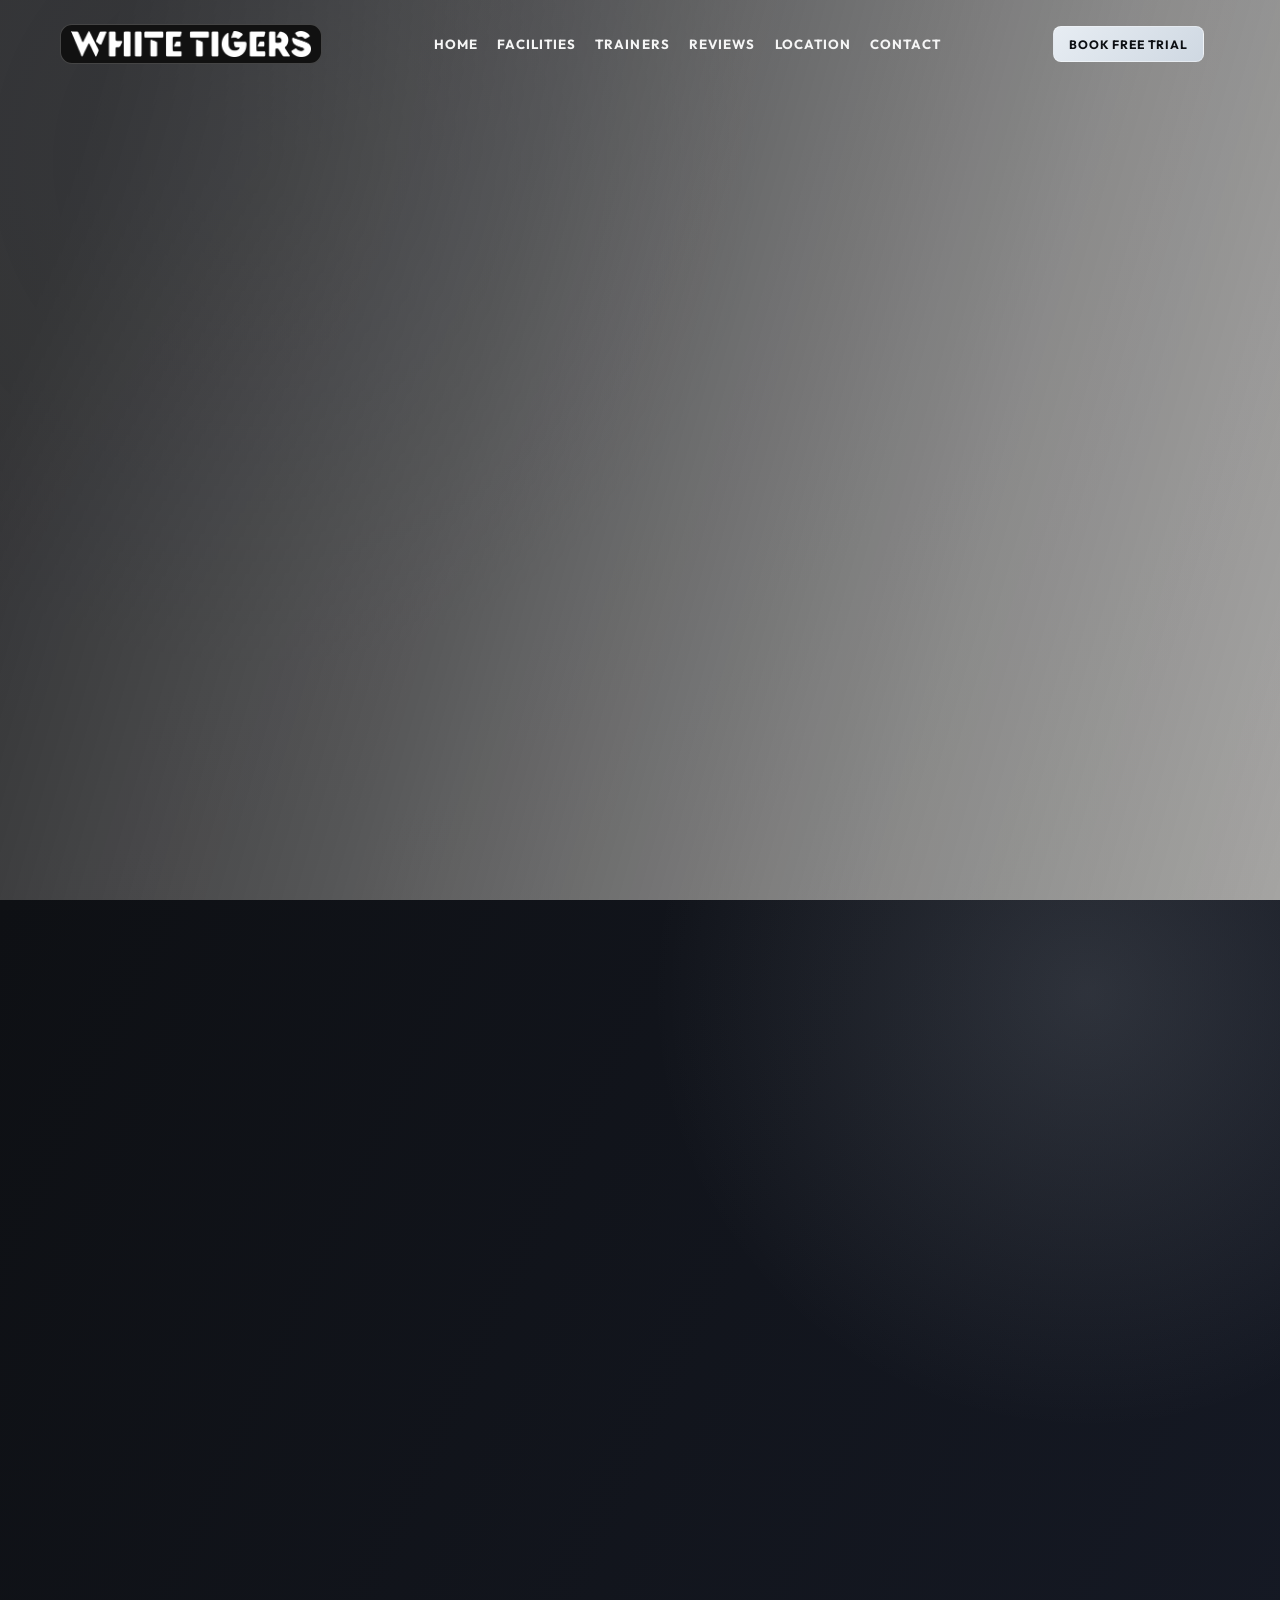
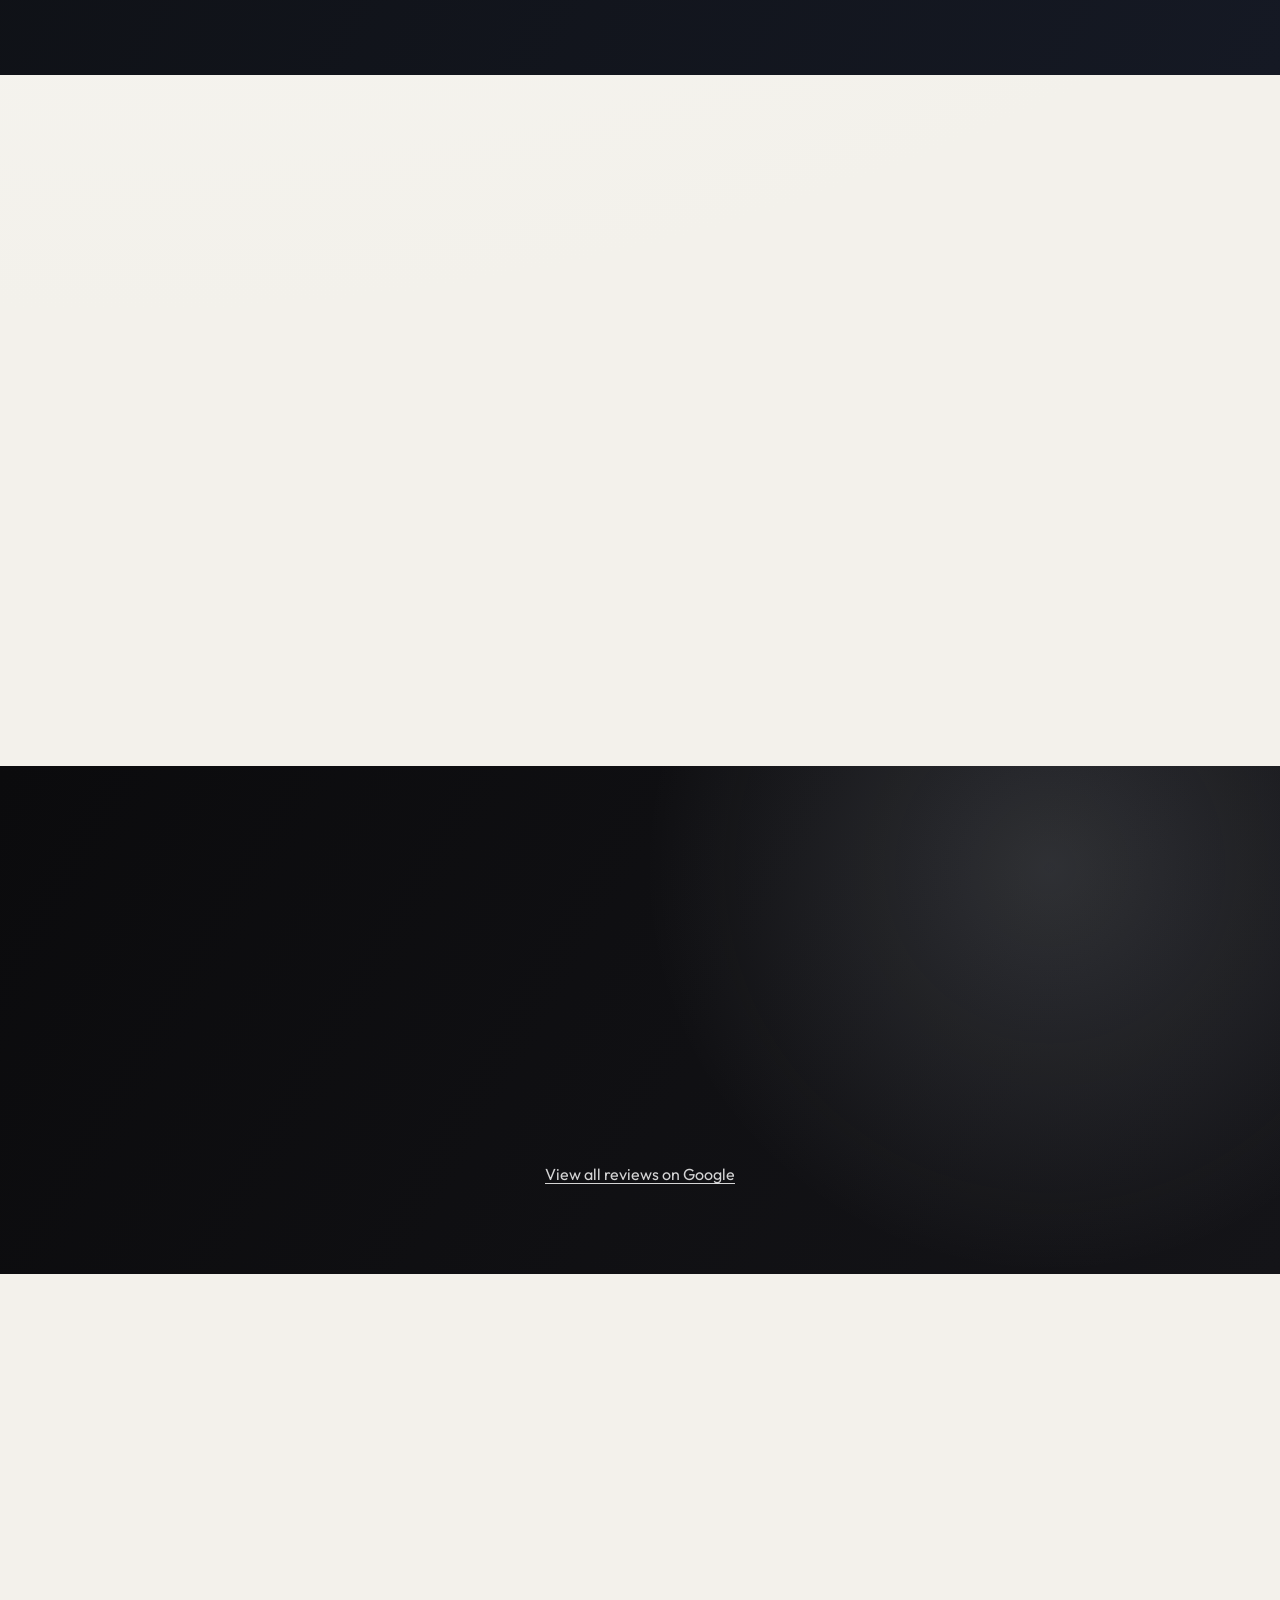
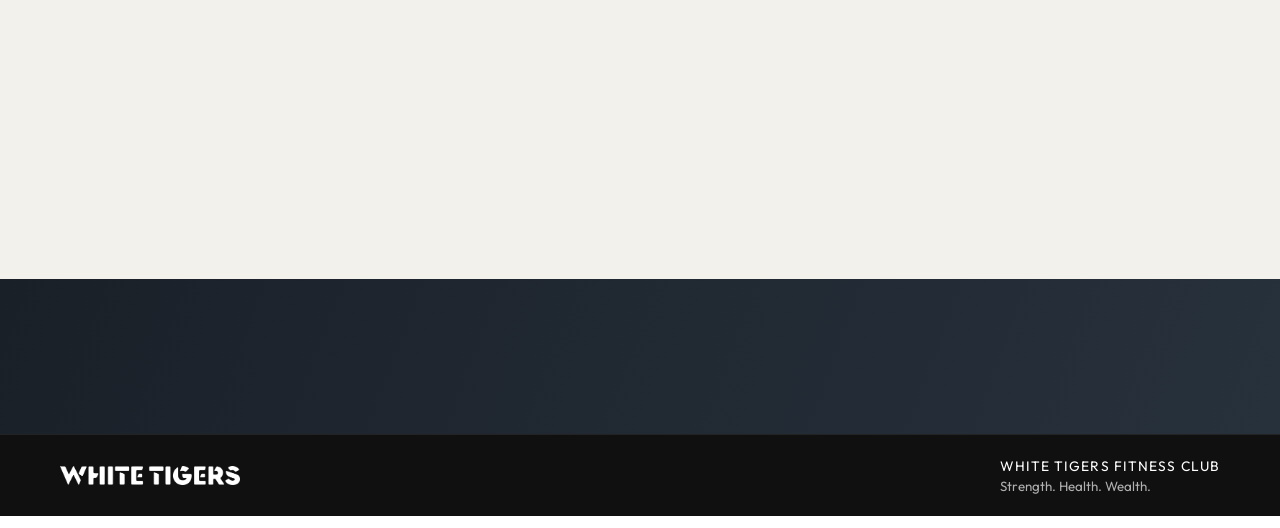
==== commit 51ac048f: "Rebuild site as White Tigers brand with new hero, gallery, and sections" ====
--- a/about.html
+++ b/about.html
@@ -1,1106 +1,13 @@
 <!DOCTYPE html>
 <html lang="en">
-
 <head>
-    <meta charset="UTF-8">
-    <meta name="viewport" content="width=device-width, initial-scale=1.0">
-    <title>About Us | Zak's Gym Master</title>
-    <meta name="description" content="Learn the story behind Zak's Gym Master — our mission, values, and the journey from a 4,000 sq ft studio to Chalakudy's biggest gym at 10,000 sq ft.">
-    <link rel="icon" type="image/x-icon" href="favicon.ico">
-    <link rel="shortcut icon" type="image/x-icon" href="favicon.ico">
-    <link rel="icon" type="image/png" sizes="16x16" href="favicon-16x16.png">
-    <link rel="icon" type="image/png" sizes="32x32" href="favicon-32x32.png">
-    <link rel="icon" type="image/png" sizes="512x512" href="favicon.png">
-    <link rel="apple-touch-icon" sizes="180x180" href="apple-touch-icon.png">
-
-    <!-- Google Fonts -->
-    <link rel="preconnect" href="https://fonts.googleapis.com">
-    <link rel="preconnect" href="https://fonts.gstatic.com" crossorigin>
-    <link href="https://fonts.googleapis.com/css2?family=Anton&family=Inter:wght@400;500;600&family=Montserrat:wght@600;700;800;900&display=swap" rel="stylesheet">
-
-    <!-- FontAwesome -->
-    <link rel="stylesheet" href="https://cdnjs.cloudflare.com/ajax/libs/font-awesome/6.4.0/css/all.min.css">
-
-    <!-- Shared CSS -->
-    <link rel="stylesheet" href="style.css?v=4">
-
-    <style>
-        /* ─── Page-level resets & tokens ─── */
-        :root {
-            --primary-red: #e60000;
-            --bg-black: #050505;
-            --bg-card: #0a0a0a;
-            --text-white: #ffffff;
-            --text-gray: #888;
-            --font-display: 'Anton', sans-serif;
-            --font-body: 'Montserrat', sans-serif;
-        }
-        *, *::before, *::after { box-sizing: border-box; margin: 0; padding: 0; }
-        body {
-            background:
-                radial-gradient(1200px 600px at 10% -10%, rgba(230,0,0,0.08), transparent 55%),
-                radial-gradient(900px 500px at 90% 0%, rgba(255,255,255,0.04), transparent 60%),
-                var(--bg-black);
-            color: var(--text-white);
-            font-family: var(--font-body);
-            -webkit-font-smoothing: antialiased;
-            text-rendering: optimizeLegibility;
-        }
-
-        /* ─── Nav (minimal, consistent with main) ─── */
-        .about-nav {
-            position: fixed; top: 0; left: 0; right: 0; z-index: 1000;
-            background: rgba(5,5,5,0.9);
-            backdrop-filter: blur(16px);
-            border-bottom: 1px solid rgba(255,255,255,0.08);
-            box-shadow: 0 8px 24px rgba(0,0,0,0.35);
-            padding: 16px 40px;
-            display: flex; align-items: center; justify-content: space-between;
-        }
-        .about-nav .logo-wrap { display: flex; align-items: center; gap: 12px; text-decoration: none; }
-        .about-nav .logo-wrap img { height: 40px; }
-        .about-nav .logo-wrap span {
-            font-family: var(--font-display); font-size: 1.3rem; color: #fff; letter-spacing: 1px;
-        }
-        .about-nav .back-btn {
-            display: inline-flex; align-items: center; gap: 8px;
-            color: var(--text-gray); text-decoration: none; font-size: 0.85rem;
-            font-weight: 700; text-transform: uppercase; letter-spacing: 1px;
-            transition: color 0.3s, transform 0.3s;
-        }
-        .about-nav .back-btn:hover { color: #fff; transform: translateX(-2px); }
-
-        /* ─── Hero ─── */
-        .about-hero {
-            min-height: 66vh;
-            display: flex; align-items: center;
-            padding: 132px 40px 82px;
-            position: relative; overflow: hidden;
-            background: #000;
-        }
-        .about-hero::before {
-            content: '';
-            position: absolute; inset: 0;
-            background: radial-gradient(ellipse at 30% 60%, rgba(230,0,0,0.12) 0%, transparent 60%);
-        }
-        .about-hero-grid-bg {
-            position: absolute; inset: 0; opacity: 0.04;
-            background-image: radial-gradient(rgba(255,255,255,0.8) 1px, transparent 1px);
-            background-size: 30px 30px;
-        }
-        .about-hero-content {
-            position: relative; z-index: 2; max-width: 1200px; margin: 0 auto; width:100%;
-            background: linear-gradient(135deg, rgba(255,255,255,0.05), rgba(255,255,255,0.01));
-            border: 1px solid rgba(255,255,255,0.08);
-            border-radius: 20px;
-            padding: clamp(24px, 4vw, 40px);
-            box-shadow: 0 20px 50px rgba(0,0,0,0.45);
-        }
-        .about-hero-eyebrow {
-            display: inline-block;
-            border: 1px solid var(--primary-red); color: var(--primary-red);
-            font-size: 0.75rem; font-weight: 800; letter-spacing: 2px; text-transform: uppercase;
-            padding: 6px 18px; border-radius: 50px; margin-bottom: 24px;
-        }
-        .about-hero-title {
-            font-family: var(--font-display);
-            font-size: clamp(3rem, 7vw, 6rem);
-            line-height: 0.95; text-transform: uppercase; letter-spacing: -1px;
-            margin-bottom: 18px;
-        }
-        .about-hero-title .red { color: var(--primary-red); }
-        .about-hero-subtitle {
-            color: rgba(255,255,255,0.78); font-size: 1.05rem; max-width: 620px; line-height: 1.72;
-        }
-
-        /* ─── Sections ─── */
-        .about-section { padding: clamp(72px, 8vw, 108px) 40px; }
-        .about-section .inner { max-width: 1200px; margin: 0 auto; }
-
-        /* ─── Section label ─── */
-        .section-label {
-            display: inline-flex; align-items: center; gap: 10px;
-            color: #ff5d5d; font-size: 0.75rem; font-weight: 800;
-            letter-spacing: 2px; text-transform: uppercase; margin-bottom: 20px;
-        }
-        .section-label::before {
-            content: ''; display: block; width: 30px; height: 2px;
-            background: var(--primary-red);
-        }
-
-        /* ─── Mission ─── */
-        .mission-grid {
-            display: grid; grid-template-columns: 1fr 1fr; gap: 60px; align-items: center;
-        }
-        @media(max-width:900px){ .mission-grid { grid-template-columns: 1fr; } }
-
-        .mission-quote {
-            font-family: var(--font-display);
-            font-size: clamp(2rem, 3.5vw, 3rem);
-            line-height: 1.15; text-transform: uppercase;
-            border-left: 4px solid var(--primary-red); padding: 18px 0 18px 24px;
-            background: linear-gradient(to right, rgba(230,0,0,0.08), transparent 62%);
-            border-radius: 8px;
-        }
-        .mission-body {
-            color: var(--text-gray); font-size: 1.03rem; line-height: 1.8;
-            background: var(--bg-card);
-            border: 1px solid rgba(255,255,255,0.06);
-            border-radius: 18px;
-            padding: 30px;
-            box-shadow: 0 14px 36px rgba(0,0,0,0.38);
-        }
-        .mission-body p + p { margin-top: 16px; }
-        .mission-body strong { color: #fff; }
-
-        /* ─── Founder Vision ─── */
-        .founder-section {
-            background: #000;
-            border-top: 1px solid rgba(255,255,255,0.05);
-            border-bottom: 1px solid rgba(255,255,255,0.05);
-        }
-        .founder-grid {
-            display: grid;
-            grid-template-columns: 1.1fr 1fr;
-            gap: 46px;
-            align-items: start;
-        }
-        @media(max-width:980px){ .founder-grid { grid-template-columns: 1fr; } }
-
-        .founder-title {
-            font-family: var(--font-display);
-            font-size: clamp(1.75rem, 3.4vw, 2.85rem);
-            line-height: 1.06;
-            text-transform: uppercase;
-            letter-spacing: -0.5px;
-            margin-bottom: 20px;
-        }
-        .founder-line {
-            display: block;
-            white-space: nowrap;
-        }
-        .founder-title .red { color: var(--primary-red); }
-        .founder-body {
-            color: var(--text-gray);
-            font-size: 1.01rem;
-            line-height: 1.78;
-            background: var(--bg-card);
-            border: 1px solid rgba(255,255,255,0.06);
-            border-radius: 18px;
-            padding: 28px;
-            box-shadow: 0 14px 36px rgba(0,0,0,0.36);
-        }
-        .founder-body p + p { margin-top: 14px; }
-        .founder-body strong { color: #fff; }
-
-        .founder-video-grid {
-            display: grid;
-            grid-template-columns: 1fr 1fr;
-            gap: 18px;
-            align-items: start;
-        }
-        @media(max-width:640px){ .founder-video-grid { grid-template-columns: 1fr; } }
-        .founder-video-grid .founder-video-card:nth-child(2) {
-            margin-top: 34px;
-        }
-        @media(max-width:640px){
-            .founder-video-grid .founder-video-card:nth-child(2) {
-                margin-top: 0;
-            }
-        }
-        .founder-video-card {
-            background: var(--bg-card);
-            border: 1px solid rgba(255,255,255,0.1);
-            border-radius: 16px;
-            overflow: hidden;
-            box-shadow: 0 16px 38px rgba(0,0,0,0.34);
-            transition: transform 0.35s ease, border-color 0.35s ease;
-        }
-        .founder-video-card:hover {
-            transform: translateY(-4px);
-            border-color: rgba(230,0,0,0.4);
-        }
-        .founder-video-head {
-            display: flex;
-            align-items: center;
-            justify-content: space-between;
-            gap: 10px;
-            padding: 12px 14px;
-            border-bottom: 1px solid rgba(255,255,255,0.08);
-            background: rgba(255,255,255,0.02);
-        }
-        .founder-video-head span {
-            font-size: 0.74rem;
-            letter-spacing: 1.4px;
-            text-transform: uppercase;
-            font-weight: 800;
-            color: #fff;
-        }
-        .founder-video-head a {
-            color: var(--primary-red);
-            font-size: 0.74rem;
-            font-weight: 700;
-            letter-spacing: 1px;
-            text-transform: uppercase;
-            text-decoration: none;
-        }
-        .founder-video-frame {
-            position: relative;
-            width: 100%;
-            padding-top: 177.78%;
-            background: #000;
-        }
-        .founder-video-frame iframe {
-            position: absolute;
-            inset: 0;
-            width: 100%;
-            height: 100%;
-            border: 0;
-        }
-
-        /* ─── Values ─── */
-        .values-section { background: #000; border-top: 1px solid rgba(255,255,255,0.05); border-bottom: 1px solid rgba(255,255,255,0.05); }
-        .values-grid {
-            display: grid; grid-template-columns: repeat(3, 1fr); gap: 30px; margin-top: 50px;
-        }
-        @media(max-width:900px){ .values-grid { grid-template-columns: 1fr; } }
-
-        .value-card {
-            background: var(--bg-card);
-            border: 1px solid rgba(255,255,255,0.07);
-            border-radius: 20px; padding: 40px;
-            position: relative; overflow: hidden;
-            transition: all 0.4s ease;
-            box-shadow: 0 14px 34px rgba(0,0,0,0.3);
-        }
-        .value-card::before {
-            content: ''; position: absolute; top: 0; left: 0; right: 0; height: 3px;
-            background: var(--primary-red); opacity: 0; transition: opacity 0.4s;
-        }
-        .value-card:hover { border-color: rgba(230,0,0,0.35); transform: translateY(-8px); box-shadow: 0 22px 42px rgba(0,0,0,0.45); }
-        .value-card:hover::before { opacity: 1; }
-
-        .value-icon {
-            width: 56px; height: 56px; border-radius: 50%;
-            background: rgba(230,0,0,0.1); border: 1px solid rgba(230,0,0,0.2);
-            display: flex; align-items: center; justify-content: center;
-            color: var(--primary-red); font-size: 1.3rem; margin-bottom: 20px;
-            transition: all 0.4s;
-        }
-        .value-card:hover .value-icon { background: var(--primary-red); color: #fff; }
-
-        .value-title {
-            font-family: var(--font-display); font-size: 1.5rem;
-            text-transform: uppercase; margin-bottom: 12px;
-        }
-        .value-desc { color: var(--text-gray); font-size: 0.95rem; line-height: 1.7; }
-
-        /* ─── Who We Serve ─── */
-        .audience-section {
-            background: #050505;
-            border-top: 1px solid rgba(255,255,255,0.05);
-            border-bottom: 1px solid rgba(255,255,255,0.05);
-        }
-        .audience-head {
-            display: grid;
-            grid-template-columns: 1fr auto;
-            gap: 26px;
-            align-items: end;
-            margin-bottom: 34px;
-        }
-        @media(max-width:900px){ .audience-head { grid-template-columns: 1fr; } }
-        .audience-title {
-            font-family: var(--font-display);
-            font-size: clamp(2rem, 4vw, 3.2rem);
-            text-transform: uppercase;
-            letter-spacing: -0.8px;
-            line-height: 1.06;
-        }
-        .audience-sub {
-            color: #a9a9a9;
-            max-width: 520px;
-            line-height: 1.72;
-            font-size: 0.98rem;
-        }
-        .audience-grid {
-            display: grid;
-            grid-template-columns: repeat(4, 1fr);
-            gap: 18px;
-        }
-        @media(max-width:1100px){ .audience-grid { grid-template-columns: repeat(2, 1fr); } }
-        @media(max-width:640px){ .audience-grid { grid-template-columns: 1fr; } }
-        .audience-card {
-            background: linear-gradient(160deg, rgba(255,255,255,0.05), rgba(255,255,255,0.015));
-            border: 1px solid rgba(255,255,255,0.09);
-            border-radius: 16px;
-            padding: 22px 20px;
-            box-shadow: 0 14px 30px rgba(0,0,0,0.32);
-            transition: transform 0.32s ease, border-color 0.32s ease, box-shadow 0.32s ease;
-        }
-        .audience-card:hover {
-            transform: translateY(-5px);
-            border-color: rgba(230,0,0,0.42);
-            box-shadow: 0 22px 42px rgba(0,0,0,0.42);
-        }
-        .audience-icon {
-            width: 44px; height: 44px;
-            border-radius: 50%;
-            background: rgba(230,0,0,0.16);
-            border: 1px solid rgba(230,0,0,0.28);
-            color: var(--primary-red);
-            display: flex; align-items: center; justify-content: center;
-            margin-bottom: 14px;
-            font-size: 1rem;
-        }
-        .audience-card h3 {
-            font-family: var(--font-display);
-            font-size: 1.24rem;
-            letter-spacing: 0.4px;
-            text-transform: uppercase;
-            margin-bottom: 8px;
-            line-height: 1.05;
-        }
-        .audience-card p {
-            color: #a7a7a7;
-            font-size: 0.92rem;
-            line-height: 1.66;
-        }
-
-        /* ─── Timeline ─── */
-        .timeline-section { background: var(--bg-black); }
-        .timeline-title {
-            font-family: var(--font-display);
-            font-size: clamp(2.2rem, 4.2vw, 3.9rem);
-            text-transform: uppercase; letter-spacing: -1px;
-            margin-bottom: 28px;
-            line-height: 1.02;
-        }
-        .journey-metrics {
-            display: grid;
-            grid-template-columns: repeat(3, 1fr);
-            gap: 14px;
-            margin-bottom: 52px;
-        }
-        @media(max-width:900px){ .journey-metrics { grid-template-columns: 1fr; } }
-        .journey-metric {
-            background: linear-gradient(145deg, rgba(255,255,255,0.05), rgba(255,255,255,0.01));
-            border: 1px solid rgba(255,255,255,0.08);
-            border-radius: 14px;
-            padding: 16px 18px;
-            box-shadow: 0 12px 28px rgba(0,0,0,0.3);
-        }
-        .journey-metric .num {
-            font-family: var(--font-display);
-            font-size: 1.8rem;
-            color: var(--primary-red);
-            line-height: 1;
-            margin-bottom: 4px;
-            letter-spacing: 0.5px;
-        }
-        .journey-metric .lbl {
-            font-size: 0.76rem;
-            color: rgba(255,255,255,0.82);
-            text-transform: uppercase;
-            letter-spacing: 1.5px;
-            font-weight: 800;
-        }
-        .timeline {
-            position: relative;
-            max-width: 980px;
-            margin: 0 auto;
-        }
-        .timeline::before {
-            content: ''; position: absolute;
-            left: 25px; transform: none;
-            top: 0; bottom: 0; width: 3px;
-            background: linear-gradient(to bottom, #ff2a2a, rgba(230,0,0,0.12));
-            box-shadow: 0 0 28px rgba(230,0,0,0.28);
-        }
-        @media(max-width:768px){ .timeline::before { left: 20px; } }
-
-        .timeline-year-row {
-            position: relative;
-            height: 28px;
-            margin: 0 0 18px;
-            position: relative;
-            z-index: 2;
-        }
-        .year-chip {
-            position: absolute;
-            left: 25px;
-            top: 0;
-            transform: translateX(calc(-100% - 14px));
-            font-family: var(--font-display);
-            font-size: 0.84rem;
-            letter-spacing: 1.6px;
-            text-transform: uppercase;
-            color: #fff;
-            background: rgba(230,0,0,0.24);
-            border: 1px solid rgba(230,0,0,0.46);
-            border-radius: 999px;
-            padding: 5px 11px 4px;
-        }
-
-        .timeline-item {
-            display: grid;
-            grid-template-columns: 60px 1fr;
-            gap: 0;
-            align-items: start;
-            margin-bottom: 34px;
-            position: relative;
-        }
-        .timeline-item::before {
-            content: '';
-            position: absolute;
-            left: 44px;
-            top: 22px;
-            width: 22px;
-            height: 2px;
-            background: linear-gradient(to right, rgba(255, 58, 58, 0.95), rgba(255, 58, 58, 0.25));
-        }
-        .timeline-right {
-            grid-column: 2;
-            padding-left: 24px;
-            text-align: left;
-        }
-        @media(max-width:768px){
-            .timeline-year-row { height: 26px; margin-bottom: 14px; }
-            .year-chip {
-                left: 20px;
-                transform: translateX(calc(-100% - 10px));
-                font-size: 0.72rem;
-                letter-spacing: 1.2px;
-            }
-            .timeline-item { grid-template-columns: 48px 1fr; margin-bottom: 24px; }
-            .timeline-item::before { left: 33px; width: 18px; }
-            .timeline-right { padding-left: 18px; }
-        }
-
-        .timeline-center {
-            display: flex;
-            align-items: flex-start;
-            justify-content: center;
-            position: relative;
-            min-height: 56px;
-        }
-        .timeline-dot {
-            width: 44px; height: 44px; border-radius: 50%;
-            background: linear-gradient(145deg, #ff2b2b, #cc0000);
-            border: 2px solid rgba(255, 255, 255, 0.78);
-            display: flex; align-items: center; justify-content: center;
-            color: #fff; font-size: 0.95rem;
-            box-shadow:
-                0 0 0 5px rgba(230, 0, 0, 0.15),
-                0 0 20px rgba(230,0,0,0.42),
-                0 10px 24px rgba(0,0,0,0.34);
-            z-index: 2;
-            flex-shrink: 0;
-        }
-
-        .timeline-card {
-            background:
-                radial-gradient(120% 180% at 0% 0%, rgba(255,255,255,0.08), transparent 42%),
-                linear-gradient(160deg, rgba(255,255,255,0.04), rgba(255,255,255,0.015));
-            border: 1px solid rgba(255,255,255,0.1);
-            border-radius: 18px; padding: 30px 30px 28px;
-            transition: all 0.38s ease; position:relative; overflow:hidden;
-            box-shadow: 0 16px 42px rgba(0,0,0,0.36);
-        }
-        .timeline-card::after {
-            content:''; position:absolute; top:0; left:0; right:0; height:2px;
-            background: var(--primary-red); opacity:0.4;
-        }
-        .timeline-card .tc-tag {
-            position: relative;
-        }
-        .timeline-card .tc-tag::before {
-            content: '';
-            position: absolute;
-            left: -10px;
-            top: 50%;
-            width: 5px;
-            height: 5px;
-            border-radius: 50%;
-            transform: translateY(-50%);
-            background: var(--primary-red);
-            box-shadow: 0 0 8px rgba(230,0,0,0.7);
-        }
-        .timeline-card::before {
-            content:'';
-            position:absolute;
-            inset:-60% -80%;
-            background: radial-gradient(circle at center, rgba(255,255,255,0.1), transparent 60%);
-            opacity: 0;
-            transition: opacity 0.4s ease;
-            pointer-events:none;
-        }
-        .timeline-card:hover {
-            border-color: rgba(230,0,0,0.42);
-            transform: translateY(-6px) scale(1.015);
-            box-shadow: 0 26px 52px rgba(0,0,0,0.5);
-        }
-        .timeline-card:hover::before { opacity: 1; }
-        .timeline-card .tc-tag {
-            display: inline-block; background: rgba(230,0,0,0.1); border: 1px solid rgba(230,0,0,0.2);
-            color: var(--primary-red); font-size: 0.7rem; font-weight: 800;
-            letter-spacing: 1.5px; text-transform: uppercase; padding: 4px 12px;
-            border-radius: 50px; margin-bottom: 14px;
-        }
-        .timeline-card h3 {
-            font-family: var(--font-display); font-size: 1.6rem;
-            text-transform: uppercase; line-height: 1.1; margin-bottom: 10px;
-        }
-        .timeline-card p { color: #a8a8a8; font-size: 0.98rem; line-height: 1.7; }
-        .timeline-card .stat {
-            font-family: var(--font-display); font-size: 2.6rem;
-            color: var(--primary-red); line-height: 1; margin: 12px 0 4px;
-            text-shadow: 0 0 18px rgba(230,0,0,0.22);
-        }
-
-        /* ─── FAQ ─── */
-        .faq-section {
-            background: #000;
-            border-top: 1px solid rgba(255,255,255,0.05);
-            border-bottom: 1px solid rgba(255,255,255,0.05);
-        }
-        .faq-title {
-            font-family: var(--font-display);
-            font-size: clamp(2rem, 4vw, 3.2rem);
-            text-transform: uppercase;
-            letter-spacing: -0.8px;
-            margin-bottom: 24px;
-        }
-        .faq-list {
-            display: grid;
-            gap: 12px;
-        }
-        .faq-item {
-            background: linear-gradient(160deg, rgba(255,255,255,0.04), rgba(255,255,255,0.012));
-            border: 1px solid rgba(255,255,255,0.08);
-            border-radius: 14px;
-            overflow: hidden;
-        }
-        .faq-item summary {
-            list-style: none;
-            cursor: pointer;
-            padding: 16px 18px;
-            display: flex;
-            align-items: center;
-            justify-content: space-between;
-            gap: 20px;
-            color: #fff;
-            font-weight: 700;
-            letter-spacing: 0.3px;
-            font-size: 0.92rem;
-            text-transform: uppercase;
-        }
-        .faq-item summary::-webkit-details-marker { display: none; }
-        .faq-item summary::after {
-            content: '+';
-            color: var(--primary-red);
-            font-size: 1.15rem;
-            line-height: 1;
-            font-weight: 700;
-        }
-        .faq-item[open] summary::after {
-            content: '−';
-        }
-        .faq-answer {
-            border-top: 1px solid rgba(255,255,255,0.08);
-            padding: 14px 18px 18px;
-            color: #a7a7a7;
-            font-size: 0.96rem;
-            line-height: 1.7;
-        }
-
-        /* ─── CTA Banner ─── */
-        .about-cta-section {
-            padding: 100px 40px;
-            background: #000;
-            border-top: 1px solid rgba(255,255,255,0.05);
-        }
-        .about-cta-inner {
-            max-width: 860px; margin: 0 auto; text-align: center;
-            background: linear-gradient(135deg, rgba(255,255,255,0.05), rgba(255,255,255,0.01));
-            border: 1px solid rgba(255,255,255,0.08);
-            border-radius: 20px;
-            padding: clamp(28px, 4vw, 44px);
-            box-shadow: 0 20px 50px rgba(0,0,0,0.45);
-        }
-        .about-cta-title {
-            font-family: var(--font-display); font-size: clamp(2.5rem, 5vw, 4rem);
-            text-transform: uppercase; letter-spacing: -1px; line-height: 1.1;
-            margin-bottom: 20px;
-        }
-        .about-cta-title .red { color: var(--primary-red); }
-        .about-cta-sub {
-            color: var(--text-gray); font-size: 1.05rem; line-height: 1.7; margin-bottom: 40px;
-        }
-        .cta-row { display: flex; gap: 16px; justify-content: center; flex-wrap: wrap; }
-
-        .btn-wa {
-            display: inline-flex; align-items: center; gap: 10px;
-            background: #25D366; color: #fff;
-            padding: 16px 32px; border-radius: 8px;
-            font-family: var(--font-body); font-weight: 700; font-size: 0.9rem;
-            text-transform: uppercase; letter-spacing: 1px; text-decoration: none;
-            transition: all 0.3s;
-        }
-        .btn-wa:hover { background: #1ebe5c; box-shadow: 0 12px 24px rgba(37,211,102,0.36); transform: translateY(-2px); }
-
-        .btn-tour {
-            display: inline-flex; align-items: center; gap: 10px;
-            background: var(--primary-red); color: #fff;
-            padding: 16px 32px; border-radius: 8px;
-            font-family: var(--font-body); font-weight: 700; font-size: 0.9rem;
-            text-transform: uppercase; letter-spacing: 1px; text-decoration: none;
-            transition: all 0.3s;
-        }
-        .btn-tour:hover { background: #cc0000; box-shadow: 0 12px 24px rgba(230,0,0,0.36); transform: translateY(-2px); }
-
-        /* ─── Footer strip ─── */
-        .about-footer {
-            background: #000; border-top: 1px solid rgba(255,255,255,0.05);
-            padding: 24px 40px; text-align: center;
-            color: rgba(255,255,255,0.52); font-size: 0.8rem;
-        }
-        .about-footer a { color: var(--primary-red); text-decoration: none; }
-    </style>
+  <meta charset="UTF-8">
+  <meta http-equiv="refresh" content="0; url=./index.html#about">
+  <meta name="viewport" content="width=device-width, initial-scale=1.0">
+  <title>White Tigers | Redirecting</title>
+  <link rel="canonical" href="./index.html#about">
 </head>
-
 <body>
-
-    <!-- Nav -->
-    <nav class="about-nav">
-        <a href="index.html" class="logo-wrap">
-            <img src="gymmaster.png" alt="Zak's Gym Master Logo">
-            <span>ZAK'S GYM MASTER</span>
-        </a>
-        <a href="index.html" class="back-btn">
-            <i class="fas fa-arrow-left"></i> Back to Home
-        </a>
-    </nav>
-
-    <!-- Hero -->
-    <section class="about-hero">
-        <div class="about-hero-grid-bg"></div>
-        <div class="about-hero-content">
-            <div class="about-hero-eyebrow">Our Story</div>
-            <h1 class="about-hero-title">
-                Built For <span class="red">Results.</span><br>Driven By <span class="red">People.</span>
-            </h1>
-            <p class="about-hero-subtitle">
-                From a single studio to Chalakudy's biggest gym — this is the story of Zak's Gym Master.
-            </p>
-        </div>
-    </section>
-
-    <!-- Image Collage -->
-    <section style="background:#000; padding: 80px 40px;">
-        <div style="max-width:1200px; margin:0 auto;">
-
-            <style>
-                .collage-grid {
-                    display: grid;
-                    grid-template-columns: 1.4fr 1fr 1fr;
-                    grid-template-rows: 280px 280px;
-                    gap: 14px;
-                    border-radius: 24px;
-                    overflow: hidden;
-                }
-                @media(max-width:768px){
-                    .collage-grid {
-                        grid-template-columns: 1fr 1fr;
-                        grid-template-rows: 220px 220px 220px;
-                    }
-                }
-                @media(max-width:480px){
-                    .collage-grid { grid-template-columns: 1fr; grid-template-rows: auto; }
-                }
-                .collage-cell {
-                    position: relative; overflow: hidden; border-radius: 16px;
-                    cursor: pointer;
-                }
-                .collage-cell img {
-                    width: 100%; height: 100%; object-fit: cover;
-                    transition: transform 0.6s ease;
-                    display: block;
-                }
-                .collage-cell:hover img { transform: scale(1.07); }
-                .collage-cell .overlay {
-                    position: absolute; inset:0;
-                    background: linear-gradient(to top, rgba(0,0,0,0.7) 0%, transparent 50%);
-                    opacity: 0; transition: opacity 0.4s;
-                }
-                .collage-cell:hover .overlay { opacity: 1; }
-                .collage-cell .cell-label {
-                    position: absolute; bottom: 16px; left: 18px; right: 18px;
-                    font-family: var(--font-display); font-size: 1.1rem; color: #fff;
-                    text-transform: uppercase; letter-spacing: 1px;
-                    opacity: 0; transform: translateY(10px); transition: all 0.4s;
-                }
-                .collage-cell:hover .cell-label { opacity: 1; transform: translateY(0); }
-
-                /* big hero cell spans 2 rows */
-                .collage-cell-hero { grid-row: span 2; }
-
-                /* stat badge */
-                .collage-badge {
-                    position: absolute; top: 16px; right: 16px;
-                    background: var(--primary-red); color: #fff;
-                    font-family: var(--font-display); font-size: 0.75rem;
-                    letter-spacing: 1.5px; text-transform: uppercase;
-                    padding: 6px 14px; border-radius: 50px;
-                    box-shadow: 0 4px 20px rgba(230,0,0,0.4);
-                }
-                /* red line accent */
-                .collage-accent-bar {
-                    width: 50px; height: 4px; background: var(--primary-red);
-                    border-radius: 2px; margin-bottom: 14px;
-                }
-            </style>
-
-            <div class="collage-accent-bar"></div>
-            <p style="font-family:var(--font-display); font-size:clamp(1.5rem,3vw,2.2rem);
-                      text-transform:uppercase; letter-spacing:-0.5px; margin-bottom:30px;">
-                Inside <span style="color:var(--primary-red);">The Floor</span>
-            </p>
-
-            <div class="collage-grid">
-
-                <!-- Big hero cell — left, spans 2 rows -->
-                <div class="collage-cell collage-cell-hero">
-                    <img src="assets/gym_hero_indian_1771616473307.png" alt="Zak's Gym Master floor">
-                    <div class="overlay"></div>
-                    <div class="collage-badge">10,000 sq ft</div>
-                    <div class="cell-label">The Main Floor</div>
-                </div>
-
-                <!-- Top-right -->
-                <div class="collage-cell">
-                    <img src="assets/gym_interior_red_machines_1771619361464.png" alt="Equipment">
-                    <div class="overlay"></div>
-                    <div class="cell-label">Premium Equipment</div>
-                </div>
-
-                <!-- Top far-right -->
-                <div class="collage-cell">
-                    <img src="assets/indian_premium_trainer_1771621158771.png" alt="Personal Training">
-                    <div class="overlay"></div>
-                    <div class="collage-badge">Expert Coaches</div>
-                    <div class="cell-label">1-on-1 Training</div>
-                </div>
-
-                <!-- Bottom-right -->
-                <div class="collage-cell">
-                    <img src="assets/indian_group_training_premium.png" alt="Group Training">
-                    <div class="overlay"></div>
-                    <div class="cell-label">Group Training</div>
-                </div>
-
-                <!-- Bottom far-right -->
-                <div class="collage-cell">
-                    <img src="assets/indian_lady_training_gym_1771619327419.png" alt="Members Training">
-                    <div class="overlay"></div>
-                    <div class="cell-label">For Everyone</div>
-                </div>
-
-            </div>
-        </div>
-    </section>
-
-    <!-- Mission -->
-
-    <section class="about-section" style="background: var(--bg-black); border-top: 1px solid rgba(255,255,255,0.05);">
-        <div class="inner">
-            <div class="mission-grid">
-                <div>
-                    <div class="section-label">Our Mission</div>
-                    <h2 class="mission-quote">
-                        We exist to make<br>serious fitness<br><span style="color:var(--primary-red);">accessible to all.</span>
-                    </h2>
-                </div>
-                <div class="mission-body">
-                    <p>Zak's Gym Master was born from one simple belief: <strong>every person deserves world-class coaching, not just those who can afford premium prices.</strong> We built our gym to close that gap — a place where families, couples, students, and working professionals all train under the same roof, guided by expert coaches.</p>
-                    <p>We are not a mass-market gym floor. We are a coaching environment — where every member has a goal, a plan, and a trainer who knows their name.</p>
-                    <p><strong>What we stand for:</strong> Honest coaching. Real results. A community that pushes each other forward. No gimmicks, no shortcuts — just structured training done right.</p>
-                </div>
-            </div>
-        </div>
-    </section>
-
-    <!-- Founder Vision -->
-    <section class="about-section founder-section">
-        <div class="inner">
-            <div class="founder-grid">
-                <div>
-                    <div class="section-label">Founder's Vision</div>
-                    <h2 class="founder-title">
-                        <span class="founder-line">WHY WE BROUGHT <span class="red">LUXURY FITNESS</span></span>
-                        <span class="founder-line">TO CHALAKUDY</span>
-                    </h2>
-                    <div class="founder-body">
-                        <p>Founders <strong>Krishna Kumar</strong> and <strong>Zakheer Abdul Rahiman</strong> started Zak's Gym Master with one conviction: <strong>people in Chalakudy should not have to travel to bigger cities to experience a world-class gym.</strong> The goal was simple but bold — bring premium infrastructure, serious coaching, and high-quality service to the local community.</p>
-                        <p>They saw families, working professionals, and first-time gym-goers struggling to find a place that felt both aspirational and approachable. So they built a gym where luxury is not intimidation — it is comfort, cleanliness, safety, and standards that help ordinary people stay consistent.</p>
-                        <p><strong>Founder promise:</strong> make fitness accessible, raise the bar of quality, and help people build healthier, stronger, better lives right here in Chalakudy.</p>
-                    </div>
-                </div>
-
-                <div class="founder-video-grid">
-                    <article class="founder-video-card">
-                        <div class="founder-video-head">
-                            <span>Krishna Kumar</span>
-                            <a href="https://www.youtube.com/shorts/ob_hYjABCzE" target="_blank">Open</a>
-                        </div>
-                        <div class="founder-video-frame">
-                            <iframe src="https://www.youtube.com/embed/ob_hYjABCzE?rel=0&modestbranding=1&playsinline=1"
-                                title="Zak's Gym Master Founder Vision Video 1"
-                                allow="accelerometer; autoplay; clipboard-write; encrypted-media; gyroscope; picture-in-picture; web-share"
-                                allowfullscreen loading="lazy"></iframe>
-                        </div>
-                    </article>
-
-                    <article class="founder-video-card">
-                        <div class="founder-video-head">
-                            <span>Zakheer Abdul Rahiman</span>
-                            <a href="https://www.youtube.com/shorts/WjaVm0h-Afg" target="_blank">Open</a>
-                        </div>
-                        <div class="founder-video-frame">
-                            <iframe src="https://www.youtube.com/embed/WjaVm0h-Afg?rel=0&modestbranding=1&playsinline=1"
-                                title="Zak's Gym Master Founder Vision Video 2"
-                                allow="accelerometer; autoplay; clipboard-write; encrypted-media; gyroscope; picture-in-picture; web-share"
-                                allowfullscreen loading="lazy"></iframe>
-                        </div>
-                    </article>
-                </div>
-            </div>
-        </div>
-    </section>
-
-    <!-- Values -->
-    <section class="about-section values-section">
-        <div class="inner">
-            <div class="section-label">Our Values</div>
-            <h2 style="font-family:var(--font-display); font-size:clamp(2rem,4vw,3rem); text-transform:uppercase; letter-spacing:-1px; margin-bottom:0;">
-                What We <span style="color:var(--primary-red);">Stand For</span>
-            </h2>
-            <div class="values-grid">
-                <div class="value-card">
-                    <div class="value-icon"><i class="fas fa-bullseye"></i></div>
-                    <h3 class="value-title">Results First</h3>
-                    <p class="value-desc">Every decision — from equipment to programming to coaching hours — is made with one question: will this deliver better results for our members?</p>
-                </div>
-                <div class="value-card">
-                    <div class="value-icon"><i class="fas fa-users"></i></div>
-                    <h3 class="value-title">Community</h3>
-                    <p class="value-desc">We're not a transactional gym. Members check on each other, trainers remember personal bests, and progress is celebrated together. That culture is non-negotiable.</p>
-                </div>
-                <div class="value-card">
-                    <div class="value-icon"><i class="fas fa-shield-alt"></i></div>
-                    <h3 class="value-title">Integrity</h3>
-                    <p class="value-desc">Transparent pricing, honest coaching assessments, and no upselling what you don't need. We'd rather lose business than give you bad advice.</p>
-                </div>
-                <div class="value-card">
-                    <div class="value-icon"><i class="fas fa-dumbbell"></i></div>
-                    <h3 class="value-title">Expert Guidance</h3>
-                    <p class="value-desc">Every trainer on our floor is certified, experienced, and continuously trained. We invest in our coaches so that our coaches can invest in you.</p>
-                </div>
-                <div class="value-card">
-                    <div class="value-icon"><i class="fas fa-heart"></i></div>
-                    <h3 class="value-title">Inclusivity</h3>
-                    <p class="value-desc">Beginners, seniors, couples, athletes — all are welcome. Our programs are designed to meet people where they are, not where we wish they were.</p>
-                </div>
-                <div class="value-card">
-                    <div class="value-icon"><i class="fas fa-chart-line"></i></div>
-                    <h3 class="value-title">Continuous Growth</h3>
-                    <p class="value-desc">We're building something long-term — for our members and ourselves. Better facilities, better programs, better outcomes. Every year.</p>
-                </div>
-            </div>
-        </div>
-    </section>
-
-    <!-- Who We Serve -->
-    <section class="about-section audience-section">
-        <div class="inner">
-            <div class="section-label">Who We Serve</div>
-            <div class="audience-head">
-                <h2 class="audience-title">Built For Real People,<br><span style="color:var(--primary-red);">Not Just Athletes.</span></h2>
-                <p class="audience-sub">From busy families to first-time members, every program is designed to fit daily life in Chalakudy with structure, support, and visible results.</p>
-            </div>
-            <div class="audience-grid">
-                <article class="audience-card">
-                    <div class="audience-icon"><i class="fas fa-home"></i></div>
-                    <h3>Families</h3>
-                    <p>Safe, welcoming training with coaching support that helps parents and family members stay healthy together.</p>
-                </article>
-                <article class="audience-card">
-                    <div class="audience-icon"><i class="fas fa-briefcase"></i></div>
-                    <h3>Working Professionals</h3>
-                    <p>Time-efficient plans focused on fat loss, posture, and sustained energy to perform better at work and home.</p>
-                </article>
-                <article class="audience-card">
-                    <div class="audience-icon"><i class="fas fa-seedling"></i></div>
-                    <h3>Beginners</h3>
-                    <p>Step-by-step guidance, form correction, and realistic milestones so you build confidence without pressure.</p>
-                </article>
-                <article class="audience-card">
-                    <div class="audience-icon"><i class="fas fa-heartbeat"></i></div>
-                    <h3>Lifestyle Transformations</h3>
-                    <p>Programs built for long-term change: stronger body, better habits, and measurable progress that lasts.</p>
-                </article>
-            </div>
-        </div>
-    </section>
-
-    <!-- Timeline -->
-    <section class="about-section timeline-section">
-        <div class="inner">
-            <div class="section-label">Our Journey</div>
-            <h2 class="timeline-title">From One Studio<br><span style="color:var(--primary-red);">To A Movement.</span></h2>
-            <div class="journey-metrics">
-                <div class="journey-metric">
-                    <div class="num">4,000 → 10,000</div>
-                    <div class="lbl">Square Feet Expansion</div>
-                </div>
-                <div class="journey-metric">
-                    <div class="num">1,000+</div>
-                    <div class="lbl">Active Members</div>
-                </div>
-                <div class="journey-metric">
-                    <div class="num">2 Locations</div>
-                    <div class="lbl">One Community</div>
-                </div>
-            </div>
-            <div class="timeline">
-
-                <div class="timeline-year-row">
-                    <div class="year-chip">2024</div>
-                </div>
-
-                <!-- 1: Founded -->
-                <div class="timeline-item">
-                    <div class="timeline-center">
-                        <div class="timeline-dot"><i class="fas fa-flag"></i></div>
-                    </div>
-                    <div class="timeline-right">
-                        <div class="timeline-card">
-                            <span class="tc-tag">The Beginning</span>
-                            <h3>Doors Open</h3>
-                            <div class="stat">4,000 sq ft</div>
-                            <p>Zak's Gym Master launched its first location — a 4,000 sq ft coaching studio in Chalakudy. Built with a clear focus on personal training and family-friendly fitness, from day one we chose depth over breadth.</p>
-                        </div>
-                    </div>
-                </div>
-
-                <!-- 2: 500 members -->
-                <div class="timeline-item">
-                    <div class="timeline-center">
-                        <div class="timeline-dot"><i class="fas fa-users"></i></div>
-                    </div>
-                    <div class="timeline-right">
-                        <div class="timeline-card">
-                            <span class="tc-tag">Milestone</span>
-                            <h3>500 Active Members</h3>
-                            <div class="stat">500+</div>
-                            <p>Within months of opening, we crossed 500 active members. Word spread organically — not from ads, but from members whose lives were genuinely changing.</p>
-                        </div>
-                    </div>
-                </div>
-
-                <!-- 3: 1000 members -->
-                <div class="timeline-item">
-                    <div class="timeline-center">
-                        <div class="timeline-dot"><i class="fas fa-trophy"></i></div>
-                    </div>
-                    <div class="timeline-right">
-                        <div class="timeline-card">
-                            <span class="tc-tag">Community Validated</span>
-                            <h3>1,000 Members</h3>
-                            <div class="stat">1,000+</div>
-                            <p>Crossed 1,000 active members — a milestone that validated the approach of quality coaching over mass-market gym culture. Chalakudy was ready for something better, and we delivered it.</p>
-                        </div>
-                    </div>
-                </div>
-
-                <div class="timeline-year-row">
-                    <div class="year-chip">2026</div>
-                </div>
-
-                <!-- 4: Premium launch -->
-                <div class="timeline-item">
-                    <div class="timeline-center">
-                        <div class="timeline-dot"><i class="fas fa-crown"></i></div>
-                    </div>
-                    <div class="timeline-right">
-                        <div class="timeline-card">
-                            <span class="tc-tag">Flagship Launch</span>
-                            <h3>Zak's Gym Master Premium</h3>
-                            <div class="stat">10,000 sq ft</div>
-                            <p>We launched our Premium flagship — a 10,000 sq ft facility at Tramway Road, 2nd Floor, Chalakudy. The biggest gym in Chalakudy, designed as the ultimate fitness destination for the city and beyond.</p>
-                        </div>
-                    </div>
-                </div>
-
-            </div>
-        </div>
-    </section>
-
-    <!-- FAQ -->
-    <section class="about-section faq-section">
-        <div class="inner">
-            <div class="section-label">FAQ</div>
-            <h2 class="faq-title">Before You Visit,<br><span style="color:var(--primary-red);">Know This.</span></h2>
-            <div class="faq-list">
-                <details class="faq-item">
-                    <summary>Can beginners join Zak's Gym Master?</summary>
-                    <div class="faq-answer">Absolutely. Most members start as beginners. Our coaches assess your current level and create a structured plan so you progress safely and confidently.</div>
-                </details>
-                <details class="faq-item">
-                    <summary>Is this gym suitable for families and women?</summary>
-                    <div class="faq-answer">Yes. The environment is designed to be family-friendly, respectful, and coach-led, with clear support for women, professionals, and first-time trainees.</div>
-                </details>
-                <details class="faq-item">
-                    <summary>Do I need personal training to see results?</summary>
-                    <div class="faq-answer">Personal training accelerates results, but it is not mandatory. We offer guided options across budgets and goals so you can choose what fits your lifestyle.</div>
-                </details>
-                <details class="faq-item">
-                    <summary>How soon can I start?</summary>
-                    <div class="faq-answer">You can start immediately. Book a visit, meet the coaching team, and we will help you choose the right plan for your goals and schedule.</div>
-                </details>
-            </div>
-        </div>
-    </section>
-
-    <!-- CTA -->
-    <section class="about-cta-section">
-        <div class="about-cta-inner">
-            <div style="display:inline-block; border:1px solid var(--primary-red); color:var(--primary-red); font-size:0.75rem; font-weight:800; letter-spacing:2px; text-transform:uppercase; padding:6px 18px; border-radius:50px; margin-bottom:24px;">
-                Ready to Start?
-            </div>
-            <h2 class="about-cta-title">
-                Your Best Self<br>Is <span class="red">Waiting Here.</span>
-            </h2>
-            <p class="about-cta-sub">
-                Come visit us, see the facility, meet the coaches. No pressure — just a conversation about your goals.
-            </p>
-            <div class="cta-row">
-                <a href="https://api.whatsapp.com/send/?phone=917509577577&text=Hi%21+I%27d+like+to+know+more+about+Zak%27s+Gym+Master.&type=phone_number&app_absent=0"
-                   target="_blank" class="btn-wa">
-                    <i class="fab fa-whatsapp"></i> Chat on WhatsApp
-                </a>
-                <a href="index.html#contact" class="btn-tour">
-                    <i class="fas fa-calendar-check"></i> Book a Tour
-                </a>
-            </div>
-        </div>
-    </section>
-
-    <!-- Footer strip -->
-    <footer class="about-footer">
-        &copy; <span id="yr"></span> ZAK'S GYM MASTER. ALL RIGHTS RESERVED.
-        &nbsp;|&nbsp; <a href="index.html">Back to Home</a>
-    </footer>
-
-    <script>document.getElementById('yr').textContent = new Date().getFullYear();</script>
+  <p>Redirecting to <a href="./index.html#about">White Tigers</a>...</p>
 </body>
 </html>
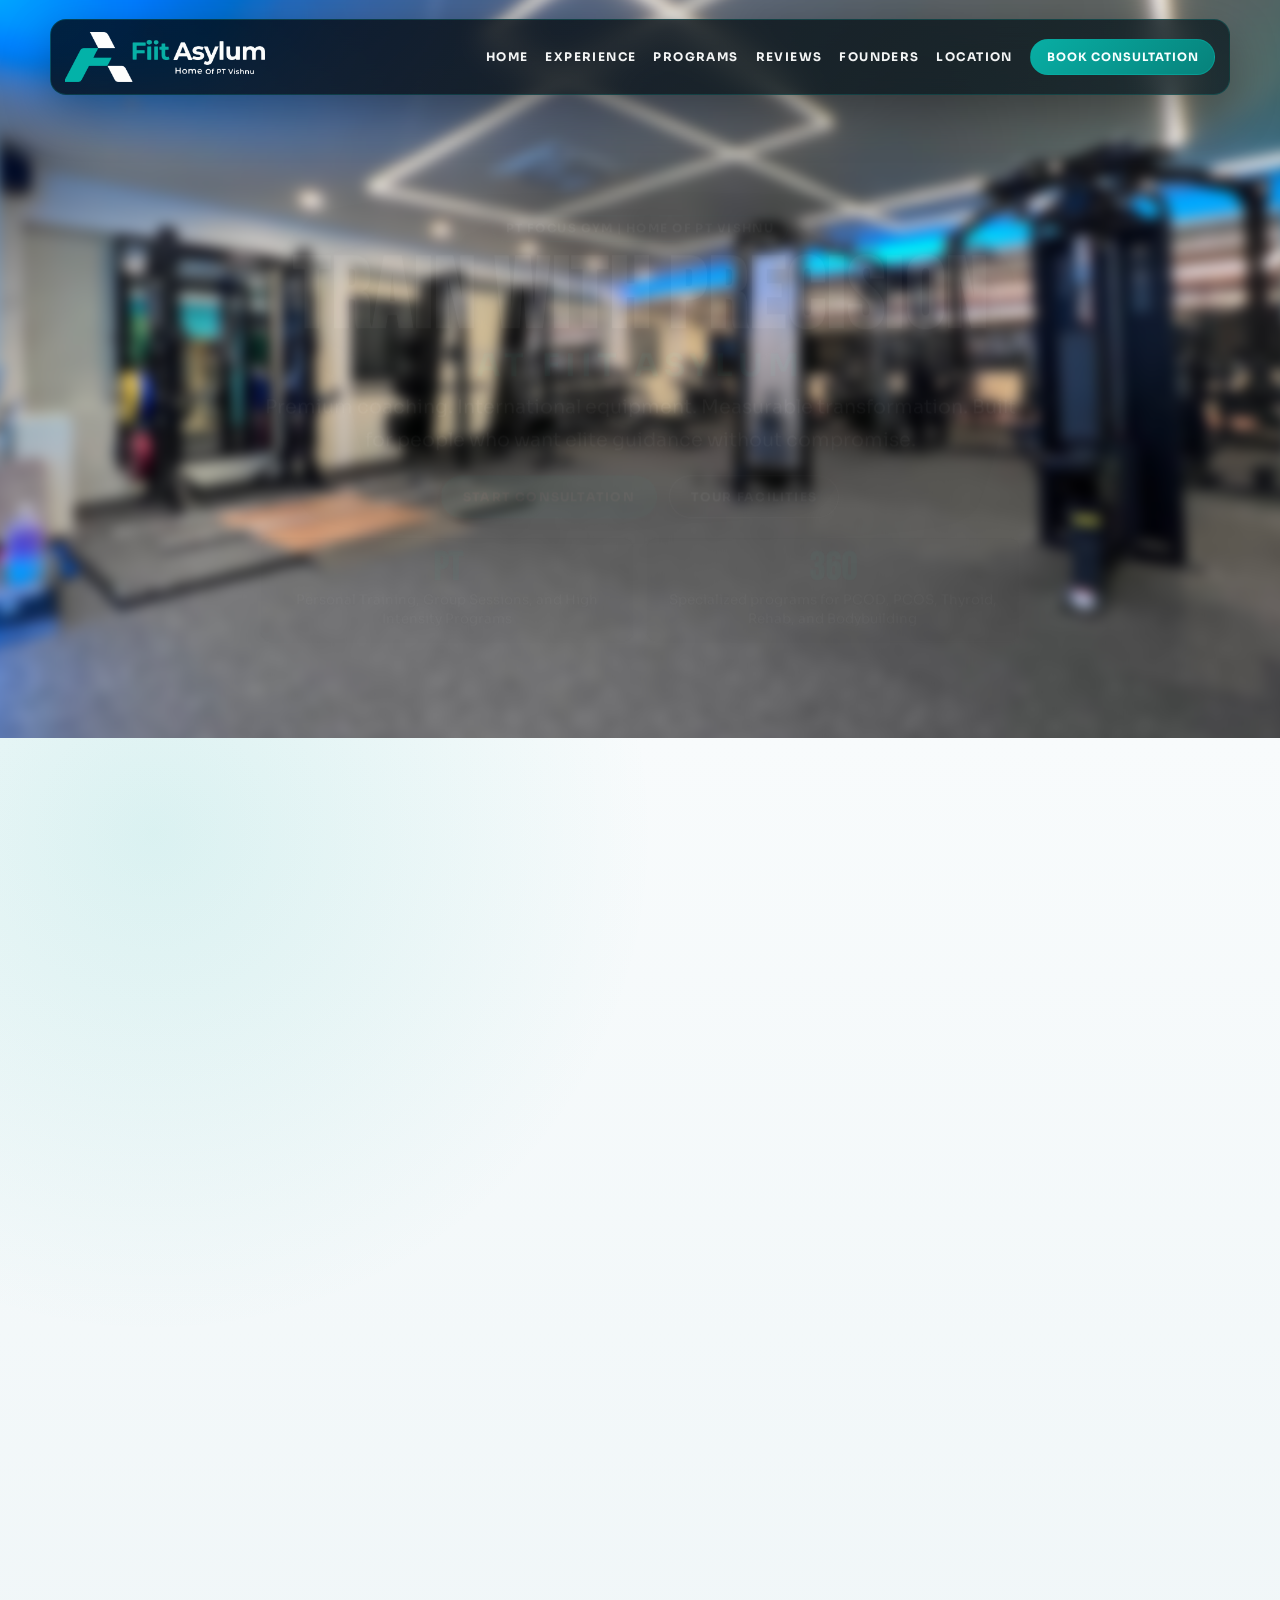
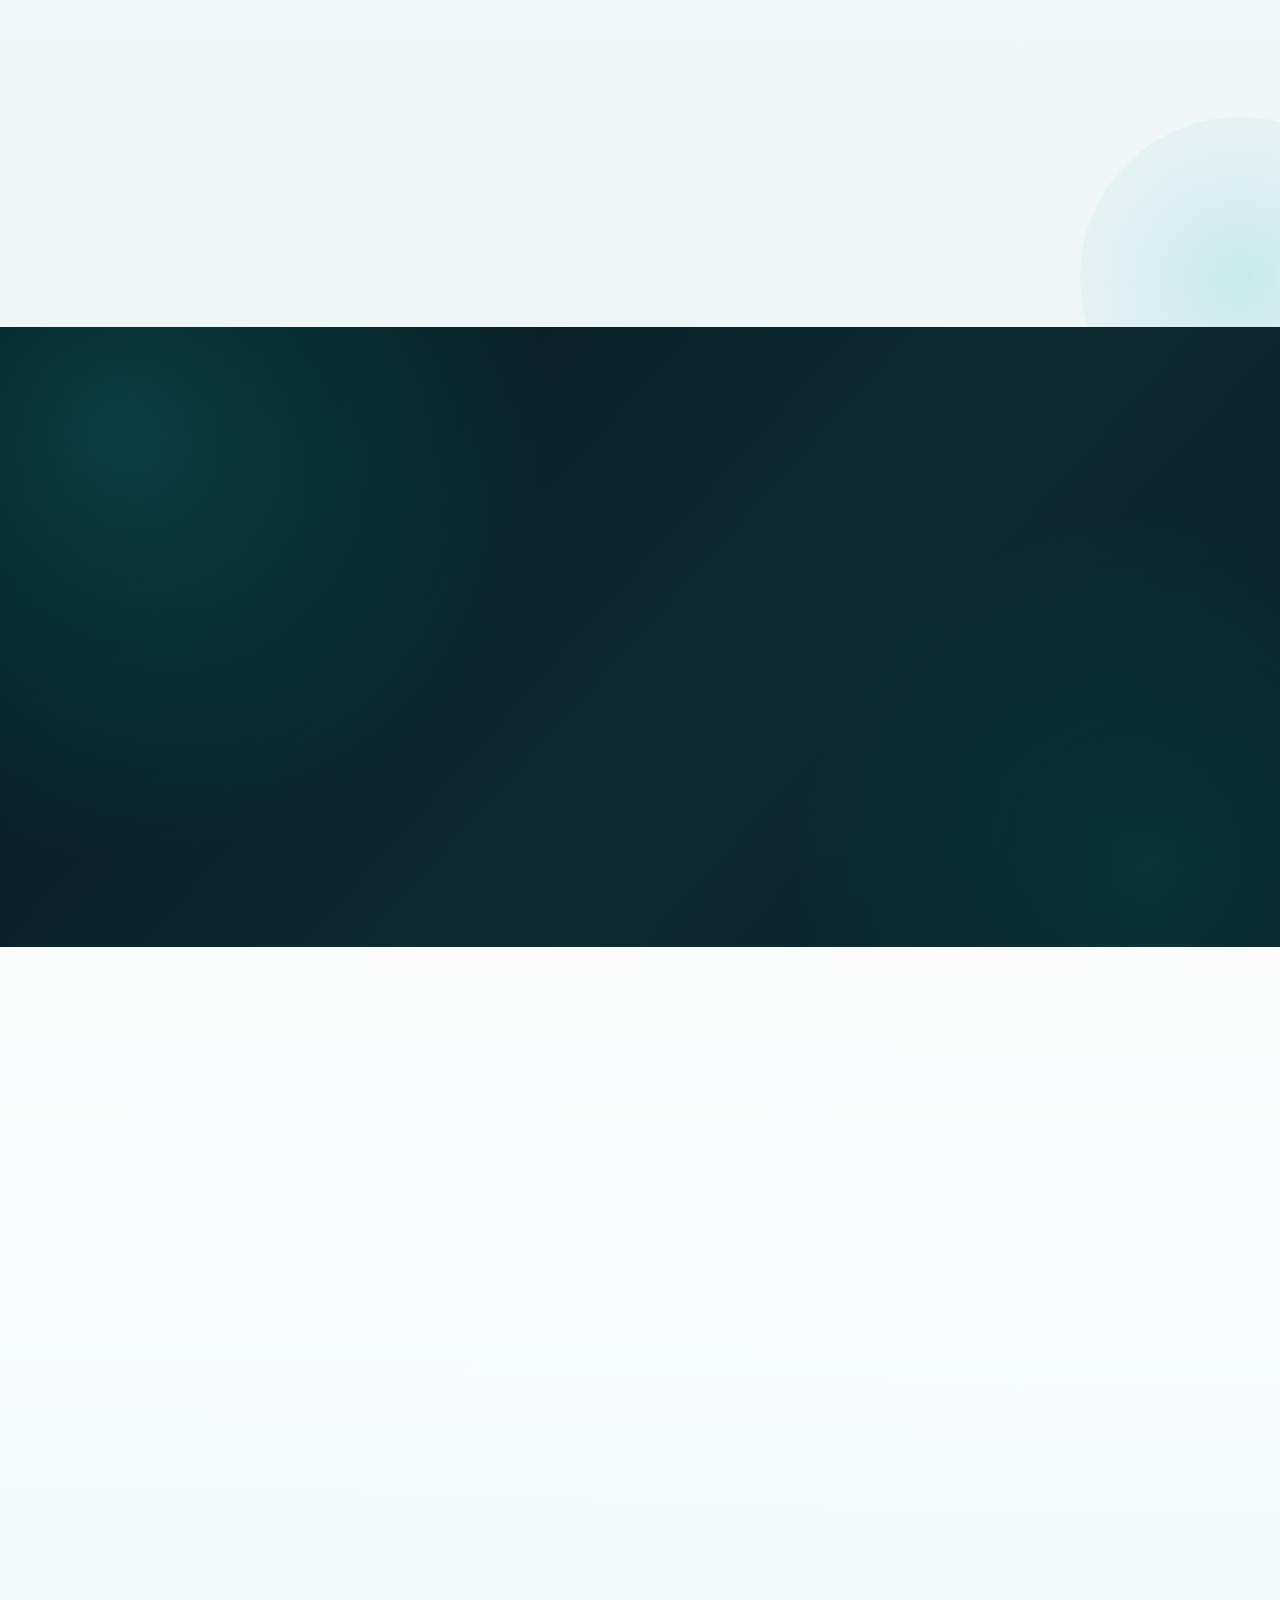
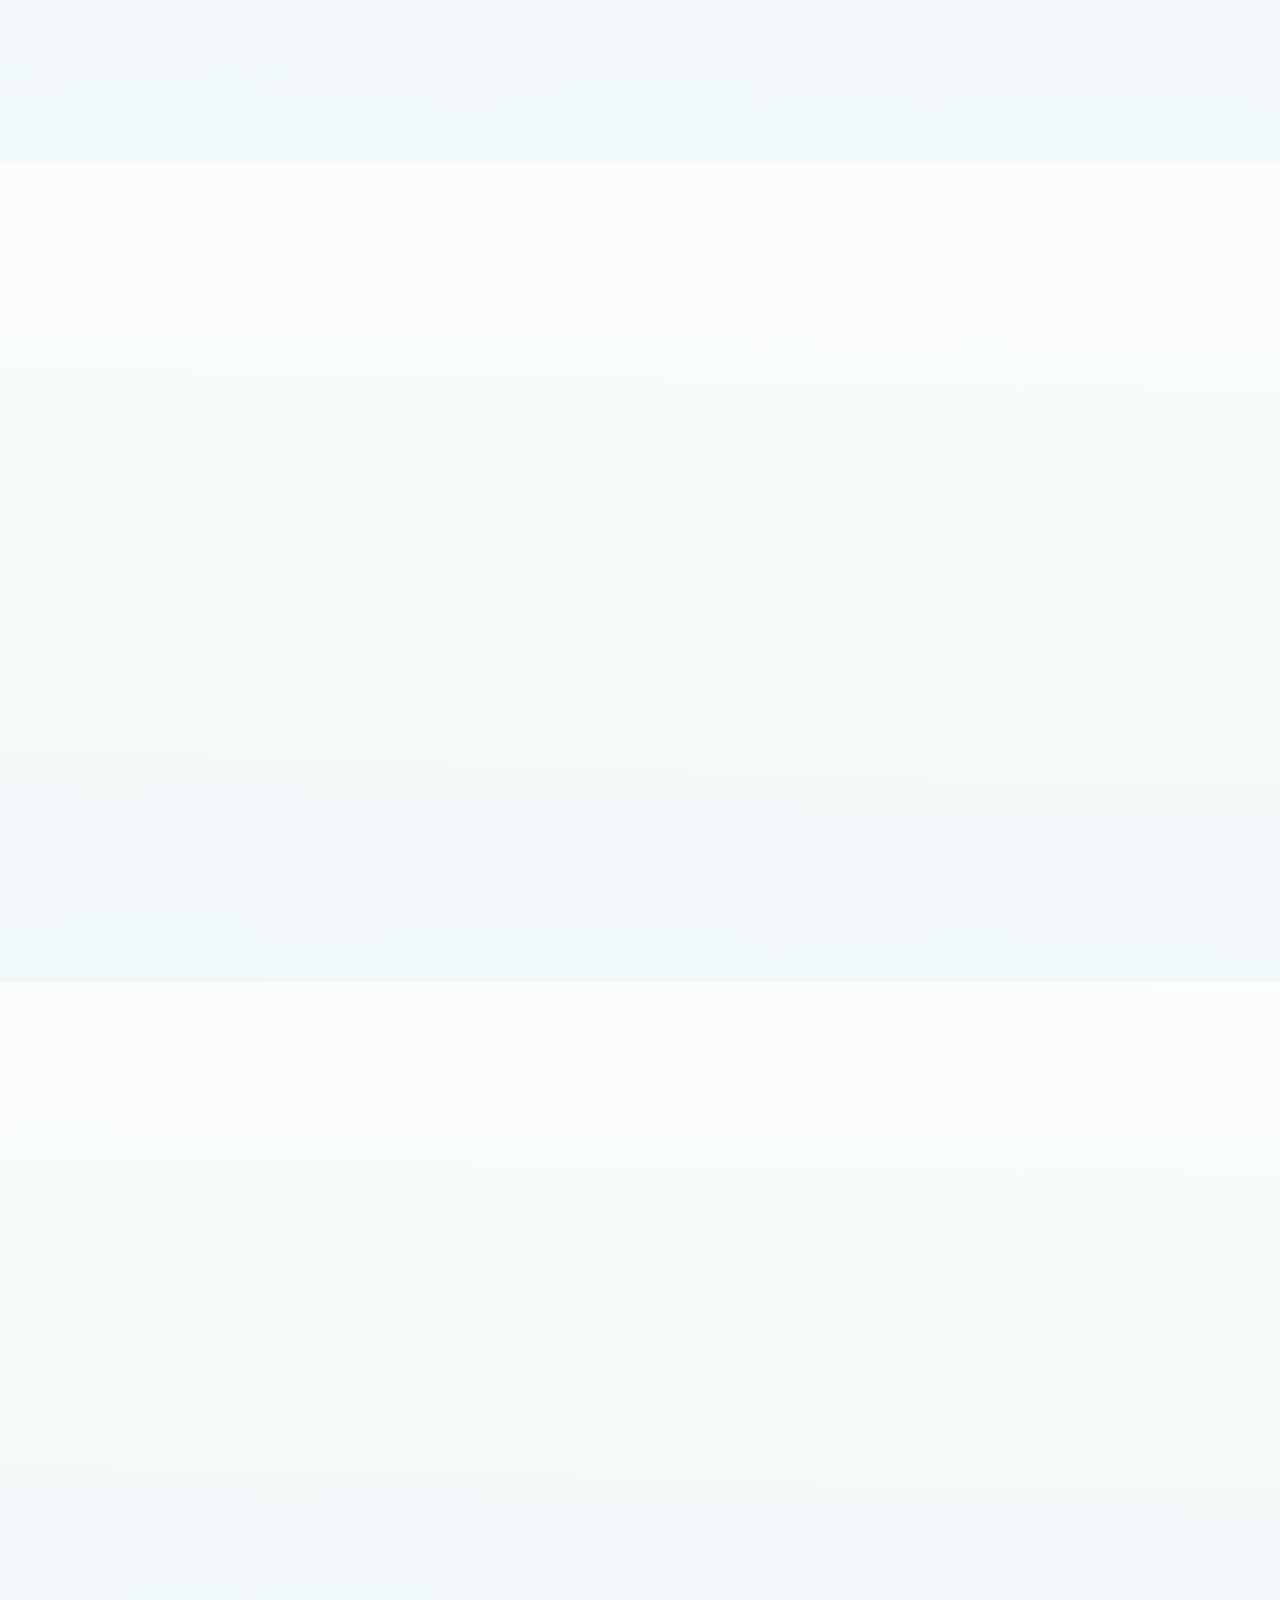
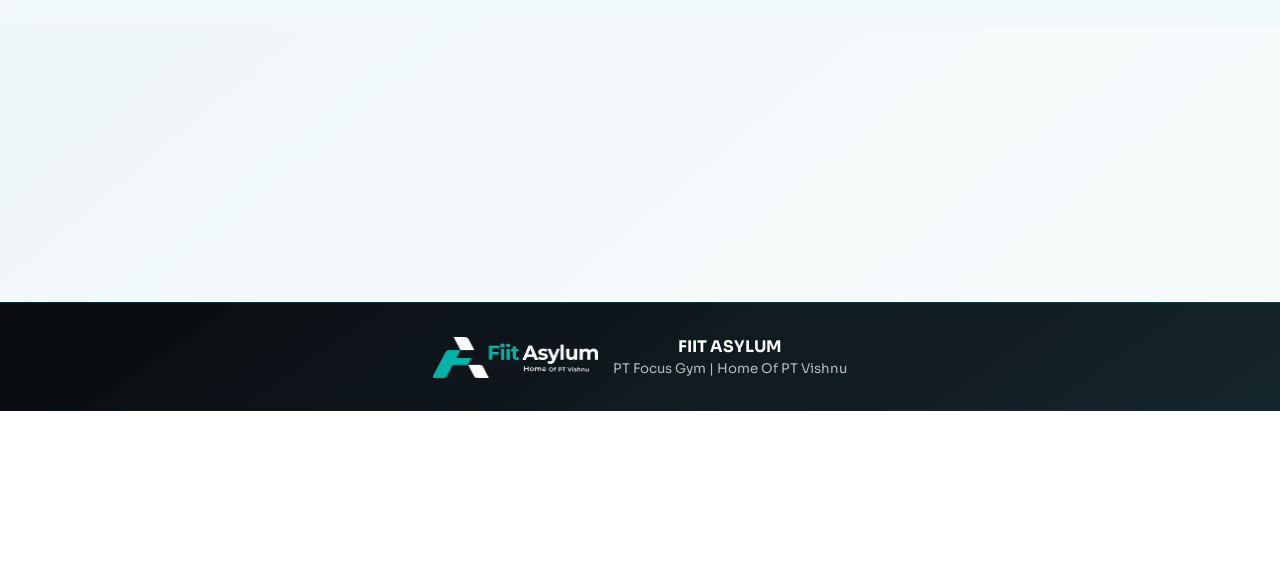
==== commit c4230551: "Update project files" ====
--- a/about.html
+++ b/about.html
@@ -2,12 +2,12 @@
 <html lang="en">
 <head>
   <meta charset="UTF-8">
-  <meta http-equiv="refresh" content="0; url=./index.html#about">
+  <meta http-equiv="refresh" content="0; url=./index.html#founders">
   <meta name="viewport" content="width=device-width, initial-scale=1.0">
-  <title>White Tigers | Redirecting</title>
-  <link rel="canonical" href="./index.html#about">
+  <title>FIIT ASYLUM | Redirecting</title>
+  <link rel="canonical" href="./index.html#founders">
 </head>
 <body>
-  <p>Redirecting to <a href="./index.html#about">White Tigers</a>...</p>
+  <p>Redirecting to <a href="./index.html#founders">FIIT ASYLUM</a>...</p>
 </body>
 </html>
